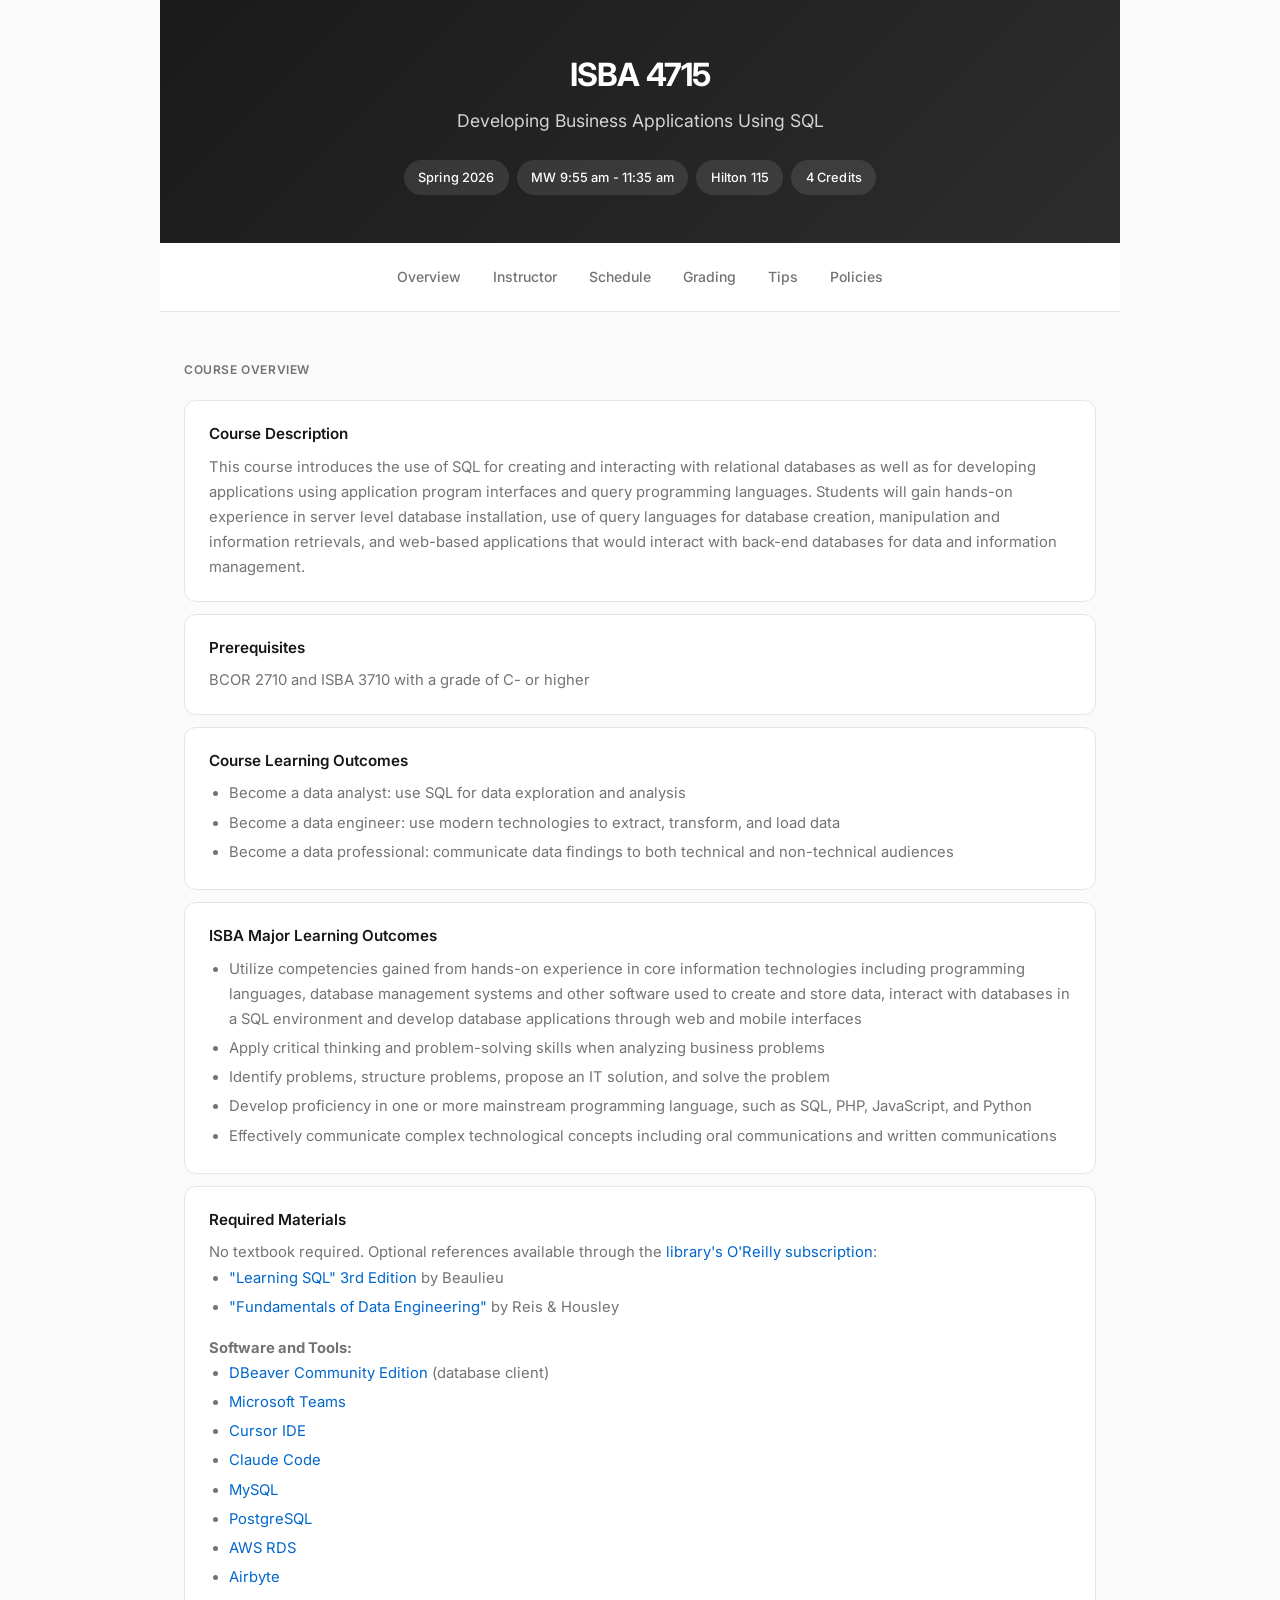
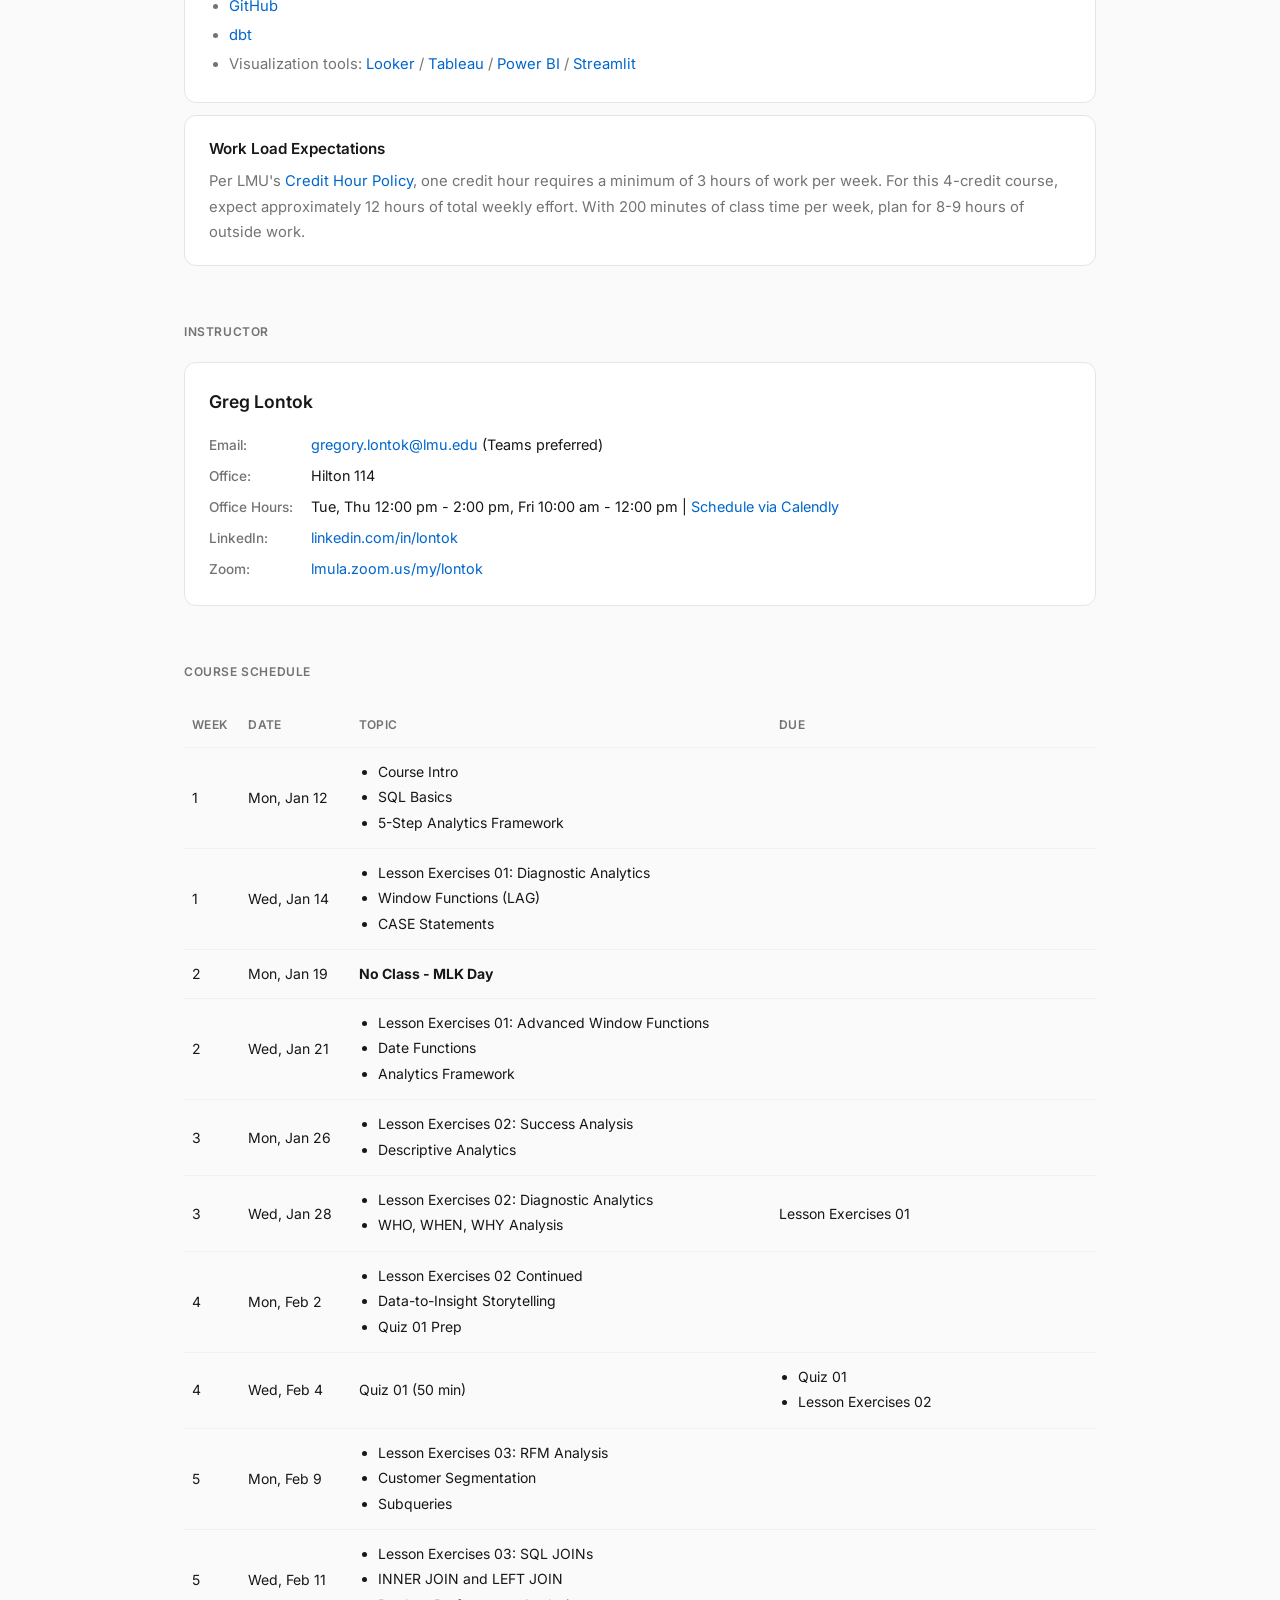
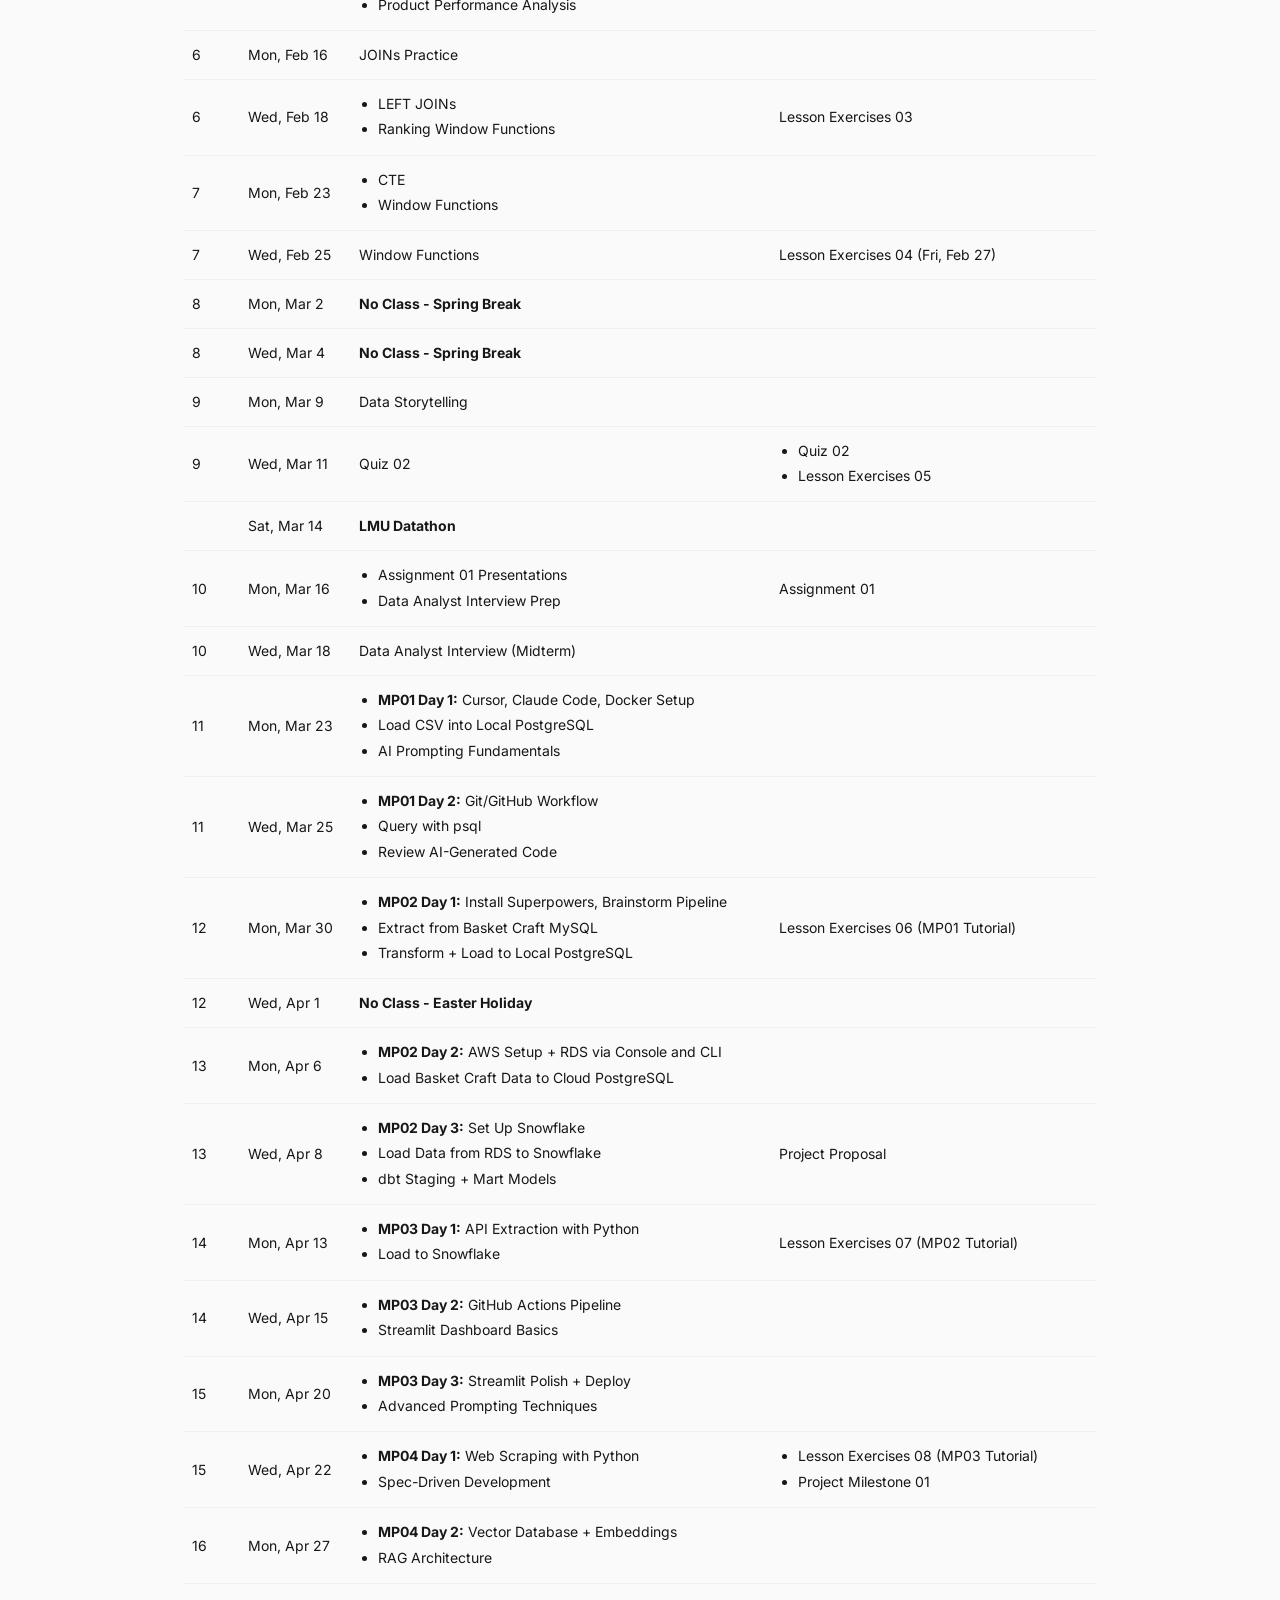
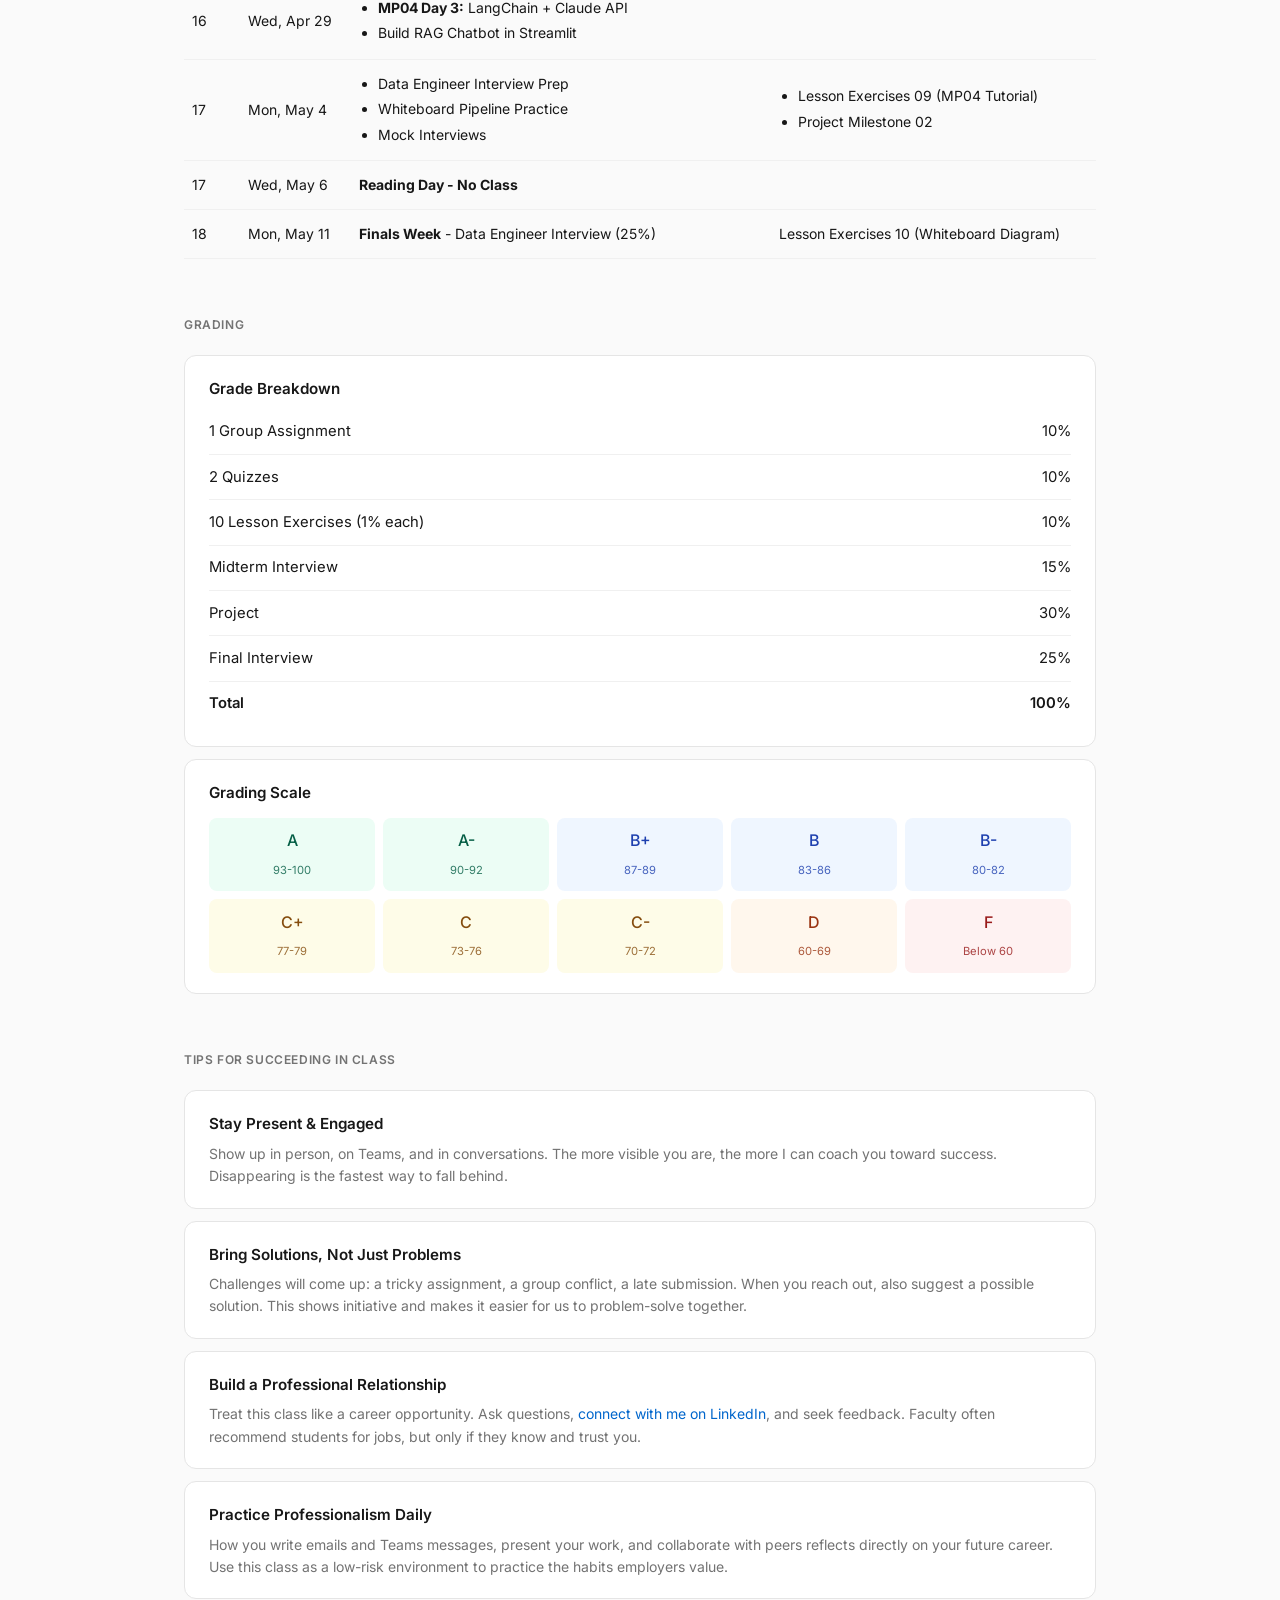
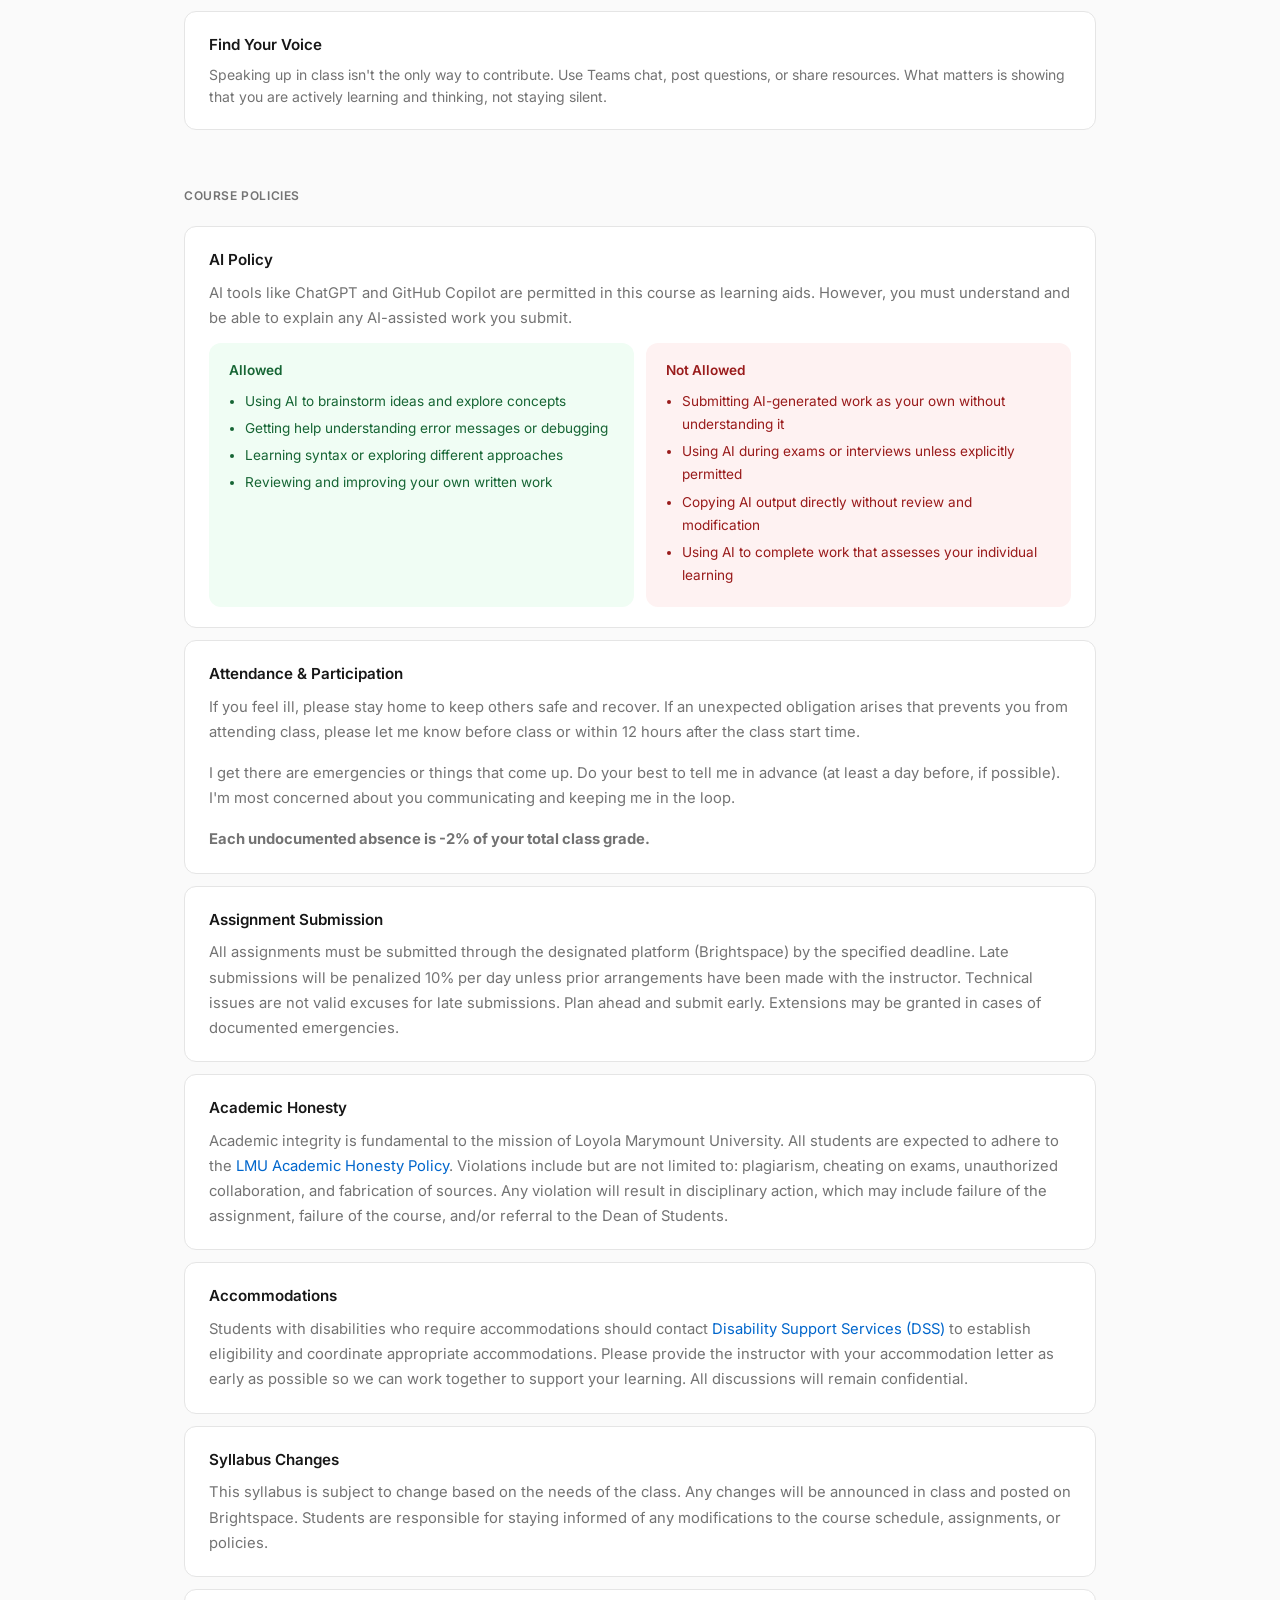
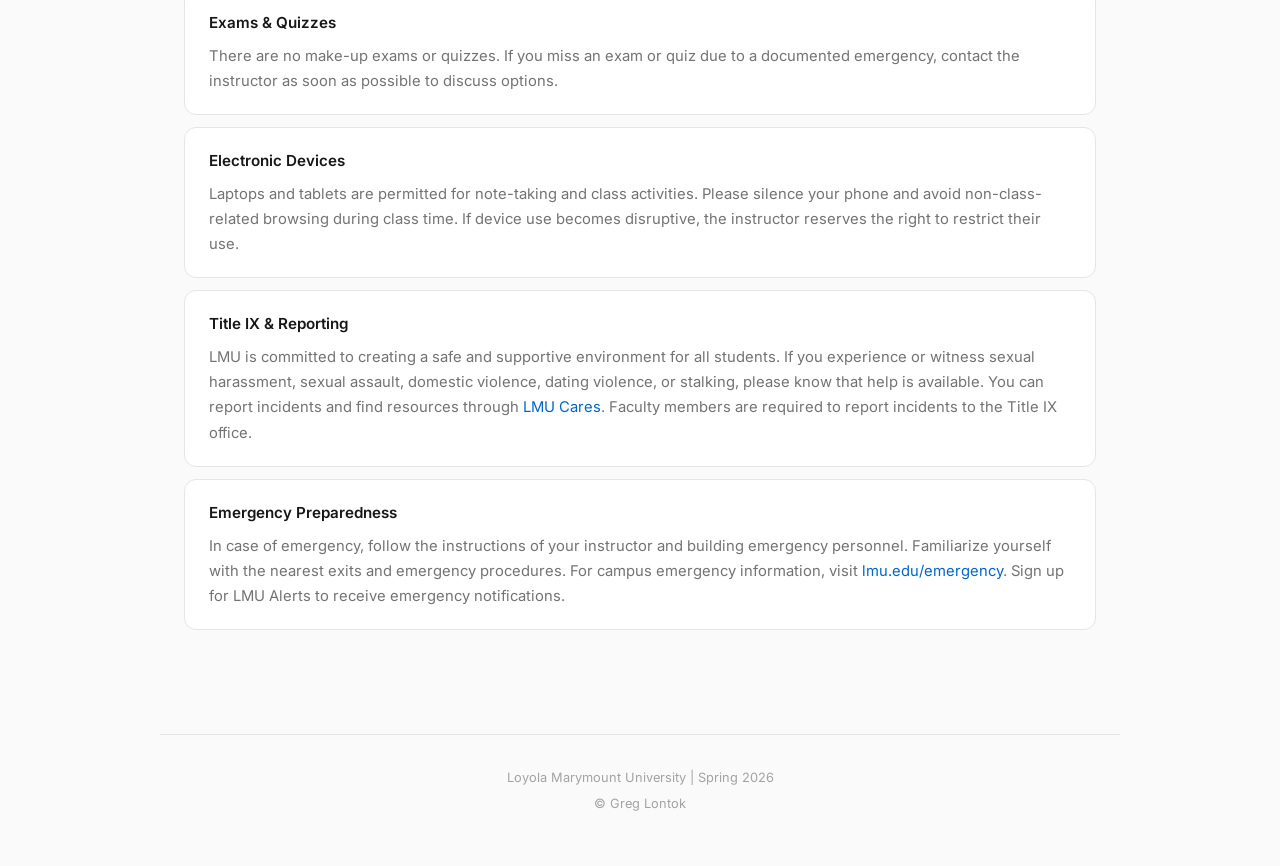
==== index.html @ 05e56b9d "Align MP02 schedule topics with actual tutorial content - Day 2: AWS RDS setup via Console and CLI, " ====
<!DOCTYPE html>
<html lang="en">
<head>
    <meta charset="UTF-8">
    <meta name="viewport" content="width=device-width, initial-scale=1.0">
    <!-- TEMPLATE: Update title with your course code and name -->
    <title>ISBA 4715 - Developing Business Applications Using SQL | Spring 2026</title>
    <link rel="preconnect" href="https://fonts.googleapis.com">
    <link rel="preconnect" href="https://fonts.gstatic.com" crossorigin>
    <link href="https://fonts.googleapis.com/css2?family=Inter:wght@400;500;600;700&display=swap" rel="stylesheet">
    <style>
        :root {
            --bg: #fafafa;
            --card-bg: #ffffff;
            --text: #171717;
            --text-muted: #737373;
            --text-light: #a3a3a3;
            --border: #e5e5e5;
            --border-light: #f0f0f0;
            --link: #0066cc;
            --accent: #171717;
            --radius: 12px;
            --shadow: 0 1px 3px rgba(0,0,0,0.04), 0 1px 2px rgba(0,0,0,0.06);
            --shadow-hover: 0 4px 12px rgba(0,0,0,0.08);
        }

        * {
            margin: 0;
            padding: 0;
            box-sizing: border-box;
        }

        body {
            font-family: 'Inter', -apple-system, BlinkMacSystemFont, sans-serif;
            font-size: 16px;
            line-height: 1.7;
            color: var(--text);
            background: var(--bg);
            min-height: 100vh;
            -webkit-font-smoothing: antialiased;
        }

        .container {
            max-width: 960px;
            margin: 0 auto;
            background: var(--bg);
            min-height: 100vh;
        }

        /* Header */
        .header {
            background: linear-gradient(135deg, #1a1a1a 0%, #2d2d2d 100%);
            color: white;
            padding: 3rem 2rem;
            text-align: center;
        }

        .header-content {
            max-width: 600px;
            margin: 0 auto;
        }

        .course-title {
            font-size: 2rem;
            font-weight: 700;
            letter-spacing: -0.03em;
            margin-bottom: 0.25rem;
        }

        .course-subtitle {
            font-size: 1.1rem;
            font-weight: 400;
            opacity: 0.8;
            margin-bottom: 1.5rem;
        }

        .course-info-bar {
            display: flex;
            flex-wrap: wrap;
            gap: 0.5rem;
            justify-content: center;
        }

        .info-item {
            background: rgba(255,255,255,0.1);
            padding: 0.4rem 0.9rem;
            border-radius: 100px;
            font-size: 0.8rem;
            font-weight: 500;
            letter-spacing: 0.01em;
        }

        /* Navigation */
        .navigation {
            background: var(--card-bg);
            padding: 0.75rem 1.5rem;
            text-align: center;
            border-bottom: 1px solid var(--border);
            position: sticky;
            top: 0;
            z-index: 100;
        }

        .nav-link {
            color: var(--text-muted);
            text-decoration: none;
            padding: 0.5rem 0.75rem;
            border-radius: 6px;
            font-size: 0.875rem;
            font-weight: 500;
            transition: all 150ms ease;
            display: inline-block;
            margin: 0.125rem;
        }

        .nav-link:hover {
            color: var(--text);
            background: var(--border-light);
        }

        /* Main Content */
        .main-content {
            padding: 3rem 1.5rem;
        }

        .section {
            margin-bottom: 3.5rem;
        }

        .section-title {
            font-size: 0.75rem;
            font-weight: 600;
            color: var(--text-muted);
            text-transform: uppercase;
            letter-spacing: 0.05em;
            margin-bottom: 1.25rem;
            padding-bottom: 0;
            border-bottom: none;
        }

        /* Cards */
        .card {
            background: var(--card-bg);
            border: 1px solid var(--border);
            border-radius: var(--radius);
            padding: 1.25rem 1.5rem;
            margin-bottom: 0.75rem;
            transition: box-shadow 150ms ease;
        }

        .card:hover {
            box-shadow: var(--shadow-hover);
        }

        .card-title {
            font-size: 0.95rem;
            font-weight: 600;
            color: var(--text);
            margin-bottom: 0.5rem;
        }

        .card p {
            color: var(--text-muted);
            font-size: 0.925rem;
        }

        .card ul {
            color: var(--text-muted);
            font-size: 0.925rem;
            padding-left: 1.25rem;
        }

        .card li {
            margin-bottom: 0.25rem;
        }

        .card a {
            color: var(--link);
            text-decoration: none;
        }

        .card a:hover {
            text-decoration: underline;
        }

        /* Schedule Table */
        .schedule-table {
            width: 100%;
            border-collapse: collapse;
            margin-top: 0.5rem;
            font-size: 0.875rem;
        }

        .schedule-table th,
        .schedule-table td {
            padding: 0.75rem 0.5rem;
            text-align: left;
            border-bottom: 1px solid var(--border-light);
        }

        .schedule-table td:nth-child(2),
        .schedule-table td:nth-child(4) {
            white-space: nowrap;
        }

        .schedule-table ul {
            margin: 0;
            padding-left: 1.2rem;
        }

        .schedule-table li {
            margin-bottom: 0.1rem;
        }

        .schedule-table th {
            background: transparent;
            color: var(--text-muted);
            font-weight: 600;
            font-size: 0.75rem;
            text-transform: uppercase;
            letter-spacing: 0.03em;
        }

        .schedule-table td {
            color: var(--text);
        }

        .schedule-table tr:hover td {
            background: var(--border-light);
        }

        /* Grading */
        .grading-item {
            display: flex;
            justify-content: space-between;
            padding: 0.6rem 0;
            border-bottom: 1px solid var(--border-light);
            font-size: 0.925rem;
        }

        .grading-item:last-child {
            border-bottom: none;
            font-weight: 600;
            color: var(--text);
        }

        .grade-scale-grid {
            display: grid;
            grid-template-columns: repeat(5, 1fr);
            gap: 0.5rem;
            margin-top: 0.75rem;
        }

        .grade-box {
            padding: 0.6rem 0.5rem;
            text-align: center;
            border-radius: 8px;
            font-weight: 500;
            transition: transform 150ms ease;
        }

        .grade-box:hover {
            transform: translateY(-1px);
        }

        .grade-box .grade-letter {
            font-size: 1rem;
            display: block;
        }

        .grade-box .grade-range {
            font-size: 0.7rem;
            font-weight: 400;
            opacity: 0.8;
        }

        /* Muted, desaturated grade colors */
        .grade-a { background: #ecfdf5; color: #065f46; }
        .grade-b { background: #eff6ff; color: #1e40af; }
        .grade-c { background: #fefce8; color: #854d0e; }
        .grade-d { background: #fff7ed; color: #9a3412; }
        .grade-f { background: #fef2f2; color: #991b1b; }

        /* Instructor */
        .instructor-card {
            background: var(--card-bg);
            border: 1px solid var(--border);
            border-radius: var(--radius);
            padding: 1.5rem;
        }

        .instructor-card h3 {
            font-size: 1.1rem;
            font-weight: 600;
            color: var(--text);
            margin-bottom: 1rem;
        }

        .instructor-details {
            display: flex;
            flex-direction: column;
            gap: 0.4rem;
        }

        .instructor-detail-item {
            display: flex;
            align-items: baseline;
            gap: 0.75rem;
            font-size: 0.9rem;
        }

        .instructor-detail-item strong {
            color: var(--text-muted);
            font-weight: 500;
            min-width: 90px;
            font-size: 0.85rem;
        }

        .instructor-detail-item span,
        .instructor-detail-item a {
            color: var(--text);
        }

        .instructor-detail-item a {
            color: var(--link);
            text-decoration: none;
        }

        .instructor-detail-item a:hover {
            text-decoration: underline;
        }

        /* Tips */
        .tips-grid {
            display: grid;
            grid-template-columns: 1fr;
            gap: 0.75rem;
        }

        .tip-card {
            background: var(--card-bg);
            border: 1px solid var(--border);
            border-radius: var(--radius);
            padding: 1.25rem 1.5rem;
            text-align: left;
            transition: box-shadow 150ms ease, transform 150ms ease;
        }

        .tip-card:hover {
            box-shadow: var(--shadow-hover);
            transform: translateY(-1px);
        }

        .tip-card h4 {
            font-size: 0.95rem;
            font-weight: 600;
            color: var(--text);
            margin-bottom: 0.35rem;
        }

        .tip-card p {
            font-size: 0.875rem;
            color: var(--text-muted);
            line-height: 1.6;
        }

        .tip-card a {
            color: var(--link);
            text-decoration: none;
        }

        .tip-card a:hover {
            text-decoration: underline;
        }

        /* AI Policy */
        .ai-policy-grid {
            display: grid;
            grid-template-columns: 1fr 1fr;
            gap: 0.75rem;
            margin-top: 0.75rem;
        }

        .ai-allowed, .ai-not-allowed {
            border-radius: var(--radius);
            padding: 1rem 1.25rem;
            border: none;
        }

        .ai-allowed {
            background: #f0fdf4;
        }

        .ai-allowed h4 {
            color: #166534;
            font-size: 0.85rem;
            font-weight: 600;
            margin-bottom: 0.5rem;
        }

        .ai-allowed ul {
            color: #166534;
            font-size: 0.85rem;
            padding-left: 1rem;
        }

        .ai-not-allowed {
            background: #fef2f2;
        }

        .ai-not-allowed h4 {
            color: #991b1b;
            font-size: 0.85rem;
            font-weight: 600;
            margin-bottom: 0.5rem;
        }

        .ai-not-allowed ul {
            color: #991b1b;
            font-size: 0.85rem;
            padding-left: 1rem;
        }

        /* Footer */
        footer {
            background: transparent;
            color: var(--text-light);
            text-align: center;
            padding: 2rem 1.5rem 3rem;
            font-size: 0.8rem;
            border-top: 1px solid var(--border);
        }

        footer p {
            margin-bottom: 0.25rem;
        }

        /* Responsive */
        @media (max-width: 640px) {
            .course-title {
                font-size: 1.5rem;
            }

            .main-content {
                padding: 2rem 1rem;
            }

            .grade-scale-grid {
                grid-template-columns: repeat(2, 1fr);
            }

            .ai-policy-grid {
                grid-template-columns: 1fr;
            }

            .nav-link {
                font-size: 0.8rem;
                padding: 0.4rem 0.5rem;
            }
        }

        /* Print */
        @media print {
            .navigation {
                display: none;
            }

            .container {
                max-width: 100%;
            }

            .section {
                page-break-inside: avoid;
            }
        }
    </style>
</head>
<body>
    <div class="container">
        <header class="header">
            <div class="header-content">
                <!-- TEMPLATE: Update with your course information -->
                <h1 class="course-title">ISBA 4715</h1>
                <p class="course-subtitle">Developing Business Applications Using SQL</p>
                <div class="course-info-bar">
                    <span class="info-item">Spring 2026</span>
                    <span class="info-item">MW 9:55 am - 11:35 am</span>
                    <span class="info-item">Hilton 115</span>
                    <span class="info-item">4 Credits</span>
                </div>
            </div>
        </header>

        <nav class="navigation">
            <a href="#overview" class="nav-link">Overview</a>
            <a href="#instructor" class="nav-link">Instructor</a>
            <a href="#schedule" class="nav-link">Schedule</a>
            <a href="#grading" class="nav-link">Grading</a>
            <a href="#tips" class="nav-link">Tips</a>
            <a href="#policies" class="nav-link">Policies</a>
        </nav>

        <main class="main-content">
            <!-- COURSE OVERVIEW -->
            <section id="overview" class="section">
                <h2 class="section-title">Course Overview</h2>
                <div class="card">
                    <h3 class="card-title">Course Description</h3>
                    <p>This course introduces the use of SQL for creating and interacting with relational databases as well as for developing applications using application program interfaces and query programming languages. Students will gain hands-on experience in server level database installation, use of query languages for database creation, manipulation and information retrievals, and web-based applications that would interact with back-end databases for data and information management.</p>
                </div>

                <div class="card">
                    <h3 class="card-title">Prerequisites</h3>
                    <p>BCOR 2710 and ISBA 3710 with a grade of C- or higher</p>
                </div>

                <div class="card">
                    <h3 class="card-title">Course Learning Outcomes</h3>
                    <ul>
                        <li>Become a data analyst: use SQL for data exploration and analysis</li>
                        <li>Become a data engineer: use modern technologies to extract, transform, and load data</li>
                        <li>Become a data professional: communicate data findings to both technical and non-technical audiences</li>
                    </ul>
                </div>

                <div class="card">
                    <h3 class="card-title">ISBA Major Learning Outcomes</h3>
                    <ul>
                        <li>Utilize competencies gained from hands-on experience in core information technologies including programming languages, database management systems and other software used to create and store data, interact with databases in a SQL environment and develop database applications through web and mobile interfaces</li>
                        <li>Apply critical thinking and problem-solving skills when analyzing business problems</li>
                        <li>Identify problems, structure problems, propose an IT solution, and solve the problem</li>
                        <li>Develop proficiency in one or more mainstream programming language, such as SQL, PHP, JavaScript, and Python</li>
                        <li>Effectively communicate complex technological concepts including oral communications and written communications</li>
                    </ul>
                </div>

                <div class="card">
                    <h3 class="card-title">Required Materials</h3>
                    <p>No textbook required. Optional references available through the <a href="https://go.oreilly.com/loyola-marymount">library's O'Reilly subscription</a>:</p>
                    <ul>
                        <li><a href="https://learning.oreilly.com/library/view/learning-sql-3rd/9781492057604/">"Learning SQL" 3rd Edition</a> by Beaulieu</li>
                        <li><a href="https://learning.oreilly.com/library/view/fundamentals-of-data/9781098108298/">"Fundamentals of Data Engineering"</a> by Reis & Housley</li>
                    </ul>
                    <p style="margin-top: 1rem;"><strong>Software and Tools:</strong></p>
                    <ul>
                        <li><a href="https://dbeaver.io/">DBeaver Community Edition</a> (database client)</li>
                        <li><a href="https://www.microsoft.com/microsoft-teams/">Microsoft Teams</a></li>
                        <li><a href="https://cursor.sh/">Cursor IDE</a></li>
                        <li><a href="https://www.anthropic.com/claude-code">Claude Code</a></li>
                        <li><a href="https://www.mysql.com/">MySQL</a></li>
                        <li><a href="https://www.postgresql.org/">PostgreSQL</a></li>
                        <li><a href="https://aws.amazon.com/rds/">AWS RDS</a></li>
                        <li><a href="https://airbyte.com/">Airbyte</a></li>
                        <li><a href="https://github.com/">GitHub</a></li>
                        <li><a href="https://www.getdbt.com/">dbt</a></li>
                        <li>Visualization tools: <a href="https://cloud.google.com/looker">Looker</a> / <a href="https://www.tableau.com/">Tableau</a> / <a href="https://powerbi.microsoft.com/">Power BI</a> / <a href="https://streamlit.io/">Streamlit</a></li>
                    </ul>
                </div>

                <div class="card">
                    <h3 class="card-title">Work Load Expectations</h3>
                    <p>Per LMU's <a href="https://academics.lmu.edu/aprc/lmucredithourpolicy/">Credit Hour Policy</a>, one credit hour requires a minimum of 3 hours of work per week. For this 4-credit course, expect approximately 12 hours of total weekly effort. With 200 minutes of class time per week, plan for 8-9 hours of outside work.</p>
                </div>
            </section>

            <!-- INSTRUCTOR -->
            <section id="instructor" class="section">
                <h2 class="section-title">Instructor</h2>
                <div class="instructor-card">
                    <h3>Greg Lontok</h3>
                    <div class="instructor-details">
                        <div class="instructor-detail-item">
                            <strong>Email:</strong>
                            <span><a href="mailto:gregory.lontok@lmu.edu">gregory.lontok@lmu.edu</a> (Teams preferred)</span>
                        </div>
                        <div class="instructor-detail-item">
                            <strong>Office:</strong>
                            <span>Hilton 114</span>
                        </div>
                        <div class="instructor-detail-item">
                            <strong>Office Hours:</strong>
                            <span>Tue, Thu 12:00 pm - 2:00 pm, Fri 10:00 am - 12:00 pm | <a href="https://calendly.com/greg-lontok">Schedule via Calendly</a></span>
                        </div>
                        <div class="instructor-detail-item">
                            <strong>LinkedIn:</strong>
                            <span><a href="http://linkedin.com/in/lontok">linkedin.com/in/lontok</a></span>
                        </div>
                        <div class="instructor-detail-item">
                            <strong>Zoom:</strong>
                            <span><a href="https://lmula.zoom.us/my/lontok">lmula.zoom.us/my/lontok</a></span>
                        </div>
                    </div>
                </div>
            </section>

            <!-- SCHEDULE -->
            <section id="schedule" class="section">
                <h2 class="section-title">Course Schedule</h2>
                <table class="schedule-table">
                    <thead>
                        <tr>
                            <th>Week</th>
                            <th>Date</th>
                            <th>Topic</th>
                            <th>Due</th>
                        </tr>
                    </thead>
                    <tbody>
                        <tr>
                            <td>1</td>
                            <td>Mon, Jan 12</td>
                            <td><ul><li>Course Intro</li><li>SQL Basics</li><li>5-Step Analytics Framework</li></ul></td>
                            <td></td>
                        </tr>
                        <tr>
                            <td>1</td>
                            <td>Wed, Jan 14</td>
                            <td><ul><li>Lesson Exercises 01: Diagnostic Analytics</li><li>Window Functions (LAG)</li><li>CASE Statements</li></ul></td>
                            <td></td>
                        </tr>
                        <tr>
                            <td>2</td>
                            <td>Mon, Jan 19</td>
                            <td><strong>No Class - MLK Day</strong></td>
                            <td></td>
                        </tr>
                        <tr>
                            <td>2</td>
                            <td>Wed, Jan 21</td>
                            <td><ul><li>Lesson Exercises 01: Advanced Window Functions</li><li>Date Functions</li><li>Analytics Framework</li></ul></td>
                            <td></td>
                        </tr>
                        <tr>
                            <td>3</td>
                            <td>Mon, Jan 26</td>
                            <td><ul><li>Lesson Exercises 02: Success Analysis</li><li>Descriptive Analytics</li></ul></td>
                            <td></td>
                        </tr>
                        <tr>
                            <td>3</td>
                            <td>Wed, Jan 28</td>
                            <td><ul><li>Lesson Exercises 02: Diagnostic Analytics</li><li>WHO, WHEN, WHY Analysis</li></ul></td>
                            <td>Lesson Exercises 01</td>
                        </tr>
                        <tr>
                            <td>4</td>
                            <td>Mon, Feb 2</td>
                            <td><ul><li>Lesson Exercises 02 Continued</li><li>Data-to-Insight Storytelling</li><li>Quiz 01 Prep</li></ul></td>
                            <td></td>
                        </tr>
                        <tr>
                            <td>4</td>
                            <td>Wed, Feb 4</td>
                            <td>Quiz 01 (50 min)</td>
                            <td><ul><li>Quiz 01</li><li>Lesson Exercises 02</li></ul></td>
                        </tr>
                        <tr>
                            <td>5</td>
                            <td>Mon, Feb 9</td>
                            <td><ul><li>Lesson Exercises 03: RFM Analysis</li><li>Customer Segmentation</li><li>Subqueries</li></ul></td>
                            <td></td>
                        </tr>
                        <tr>
                            <td>5</td>
                            <td>Wed, Feb 11</td>
                            <td><ul><li>Lesson Exercises 03: SQL JOINs</li><li>INNER JOIN and LEFT JOIN</li><li>Product Performance Analysis</li></ul></td>
                            <td></td>
                        </tr>
                        <tr>
                            <td>6</td>
                            <td>Mon, Feb 16</td>
                            <td>JOINs Practice</td>
                            <td></td>
                        </tr>
                        <tr>
                            <td>6</td>
                            <td>Wed, Feb 18</td>
                            <td><ul><li>LEFT JOINs</li><li>Ranking Window Functions</li></ul></td>
                            <td>Lesson Exercises 03</td>
                        </tr>
                        <tr>
                            <td>7</td>
                            <td>Mon, Feb 23</td>
                            <td><ul><li>CTE</li><li>Window Functions</li></ul></td>
                            <td></td>
                        </tr>
                        <tr>
                            <td>7</td>
                            <td>Wed, Feb 25</td>
                            <td>Window Functions</td>
                            <td>Lesson Exercises 04 (Fri, Feb 27)</td>
                        </tr>
                        <tr>
                            <td>8</td>
                            <td>Mon, Mar 2</td>
                            <td><strong>No Class - Spring Break</strong></td>
                            <td></td>
                        </tr>
                        <tr>
                            <td>8</td>
                            <td>Wed, Mar 4</td>
                            <td><strong>No Class - Spring Break</strong></td>
                            <td></td>
                        </tr>
                        <tr>
                            <td>9</td>
                            <td>Mon, Mar 9</td>
                            <td>Data Storytelling</td>
                            <td></td>
                        </tr>
                        <tr>
                            <td>9</td>
                            <td>Wed, Mar 11</td>
                            <td>Quiz 02</td>
                            <td><ul><li>Quiz 02</li><li>Lesson Exercises 05</li></ul></td>
                        </tr>
                        <tr>
                            <td></td>
                            <td>Sat, Mar 14</td>
                            <td><strong>LMU Datathon</strong></td>
                            <td></td>
                        </tr>
                        <tr>
                            <td>10</td>
                            <td>Mon, Mar 16</td>
                            <td><ul><li>Assignment 01 Presentations</li><li>Data Analyst Interview Prep</li></ul></td>
                            <td>Assignment 01</td>
                        </tr>
                        <tr>
                            <td>10</td>
                            <td>Wed, Mar 18</td>
                            <td>Data Analyst Interview (Midterm)</td>
                            <td></td>
                        </tr>
                        <!-- MP01: Local Data Pipeline (2 sessions) -->
                        <tr>
                            <td>11</td>
                            <td>Mon, Mar 23</td>
                            <td><ul><li><strong>MP01 Day 1:</strong> Cursor, Claude Code, Docker Setup</li><li>Load CSV into Local PostgreSQL</li><li>AI Prompting Fundamentals</li></ul></td>
                            <td></td>
                        </tr>
                        <tr>
                            <td>11</td>
                            <td>Wed, Mar 25</td>
                            <td><ul><li><strong>MP01 Day 2:</strong> Git/GitHub Workflow</li><li>Query with psql</li><li>Review AI-Generated Code</li></ul></td>
                            <td></td>
                        </tr>
                        <!-- MP02: Cloud Pipeline (3 sessions) -->
                        <tr>
                            <td>12</td>
                            <td>Mon, Mar 30</td>
                            <td><ul><li><strong>MP02 Day 1:</strong> Install Superpowers, Brainstorm Pipeline</li><li>Extract from Basket Craft MySQL</li><li>Transform + Load to Local PostgreSQL</li></ul></td>
                            <td>Lesson Exercises 06 (MP01 Tutorial)</td>
                        </tr>
                        <tr>
                            <td>12</td>
                            <td>Wed, Apr 1</td>
                            <td><strong>No Class - Easter Holiday</strong></td>
                            <td></td>
                        </tr>
                        <tr>
                            <td>13</td>
                            <td>Mon, Apr 6</td>
                            <td><ul><li><strong>MP02 Day 2:</strong> AWS Setup + RDS via Console and CLI</li><li>Load Basket Craft Data to Cloud PostgreSQL</li></ul></td>
                            <td></td>
                        </tr>
                        <tr>
                            <td>13</td>
                            <td>Wed, Apr 8</td>
                            <td><ul><li><strong>MP02 Day 3:</strong> Set Up Snowflake</li><li>Load Data from RDS to Snowflake</li><li>dbt Staging + Mart Models</li></ul></td>
                            <td>Project Proposal</td>
                        </tr>
                        <!-- MP03: API Pipeline (3 sessions) -->
                        <tr>
                            <td>14</td>
                            <td>Mon, Apr 13</td>
                            <td><ul><li><strong>MP03 Day 1:</strong> API Extraction with Python</li><li>Load to Snowflake</li></ul></td>
                            <td>Lesson Exercises 07 (MP02 Tutorial)</td>
                        </tr>
                        <tr>
                            <td>14</td>
                            <td>Wed, Apr 15</td>
                            <td><ul><li><strong>MP03 Day 2:</strong> GitHub Actions Pipeline</li><li>Streamlit Dashboard Basics</li></ul></td>
                            <td></td>
                        </tr>
                        <tr>
                            <td>15</td>
                            <td>Mon, Apr 20</td>
                            <td><ul><li><strong>MP03 Day 3:</strong> Streamlit Polish + Deploy</li><li>Advanced Prompting Techniques</li></ul></td>
                            <td></td>
                        </tr>
                        <!-- MP04: AI Application (3 sessions) -->
                        <tr>
                            <td>15</td>
                            <td>Wed, Apr 22</td>
                            <td><ul><li><strong>MP04 Day 1:</strong> Web Scraping with Python</li><li>Spec-Driven Development</li></ul></td>
                            <td><ul><li>Lesson Exercises 08 (MP03 Tutorial)</li><li>Project Milestone 01</li></ul></td>
                        </tr>
                        <tr>
                            <td>16</td>
                            <td>Mon, Apr 27</td>
                            <td><ul><li><strong>MP04 Day 2:</strong> Vector Database + Embeddings</li><li>RAG Architecture</li></ul></td>
                            <td></td>
                        </tr>
                        <tr>
                            <td>16</td>
                            <td>Wed, Apr 29</td>
                            <td><ul><li><strong>MP04 Day 3:</strong> LangChain + Claude API</li><li>Build RAG Chatbot in Streamlit</li></ul></td>
                            <td></td>
                        </tr>
                        <!-- Interview Prep + Finals -->
                        <tr>
                            <td>17</td>
                            <td>Mon, May 4</td>
                            <td><ul><li>Data Engineer Interview Prep</li><li>Whiteboard Pipeline Practice</li><li>Mock Interviews</li></ul></td>
                            <td><ul><li>Lesson Exercises 09 (MP04 Tutorial)</li><li>Project Milestone 02</li></ul></td>
                        </tr>
                        <tr>
                            <td>17</td>
                            <td>Wed, May 6</td>
                            <td><strong>Reading Day - No Class</strong></td>
                            <td></td>
                        </tr>
                        <tr>
                            <td>18</td>
                            <td>Mon, May 11</td>
                            <td><strong>Finals Week</strong> - Data Engineer Interview (25%)</td>
                            <td>Lesson Exercises 10 (Whiteboard Diagram)</td>
                        </tr>
                    </tbody>
                </table>
            </section>

            <!-- GRADING -->
            <section id="grading" class="section">
                <h2 class="section-title">Grading</h2>
                <div class="card">
                    <h3 class="card-title">Grade Breakdown</h3>
                    <div class="grading-item">
                        <span>1 Group Assignment</span>
                        <span>10%</span>
                    </div>
                    <div class="grading-item">
                        <span>2 Quizzes</span>
                        <span>10%</span>
                    </div>
                    <div class="grading-item">
                        <span>10 Lesson Exercises (1% each)</span>
                        <span>10%</span>
                    </div>
                    <div class="grading-item">
                        <span>Midterm Interview</span>
                        <span>15%</span>
                    </div>
                    <div class="grading-item">
                        <span>Project</span>
                        <span>30%</span>
                    </div>
                    <div class="grading-item">
                        <span>Final Interview</span>
                        <span>25%</span>
                    </div>
                    <div class="grading-item">
                        <span>Total</span>
                        <span>100%</span>
                    </div>
                </div>

                <div class="card">
                    <h3 class="card-title">Grading Scale</h3>
                    <div class="grade-scale-grid">
                        <div class="grade-box grade-a">
                            <span class="grade-letter">A</span>
                            <span class="grade-range">93-100</span>
                        </div>
                        <div class="grade-box grade-a">
                            <span class="grade-letter">A-</span>
                            <span class="grade-range">90-92</span>
                        </div>
                        <div class="grade-box grade-b">
                            <span class="grade-letter">B+</span>
                            <span class="grade-range">87-89</span>
                        </div>
                        <div class="grade-box grade-b">
                            <span class="grade-letter">B</span>
                            <span class="grade-range">83-86</span>
                        </div>
                        <div class="grade-box grade-b">
                            <span class="grade-letter">B-</span>
                            <span class="grade-range">80-82</span>
                        </div>
                        <div class="grade-box grade-c">
                            <span class="grade-letter">C+</span>
                            <span class="grade-range">77-79</span>
                        </div>
                        <div class="grade-box grade-c">
                            <span class="grade-letter">C</span>
                            <span class="grade-range">73-76</span>
                        </div>
                        <div class="grade-box grade-c">
                            <span class="grade-letter">C-</span>
                            <span class="grade-range">70-72</span>
                        </div>
                        <div class="grade-box grade-d">
                            <span class="grade-letter">D</span>
                            <span class="grade-range">60-69</span>
                        </div>
                        <div class="grade-box grade-f">
                            <span class="grade-letter">F</span>
                            <span class="grade-range">Below 60</span>
                        </div>
                    </div>
                </div>
            </section>

            <!-- TIPS FOR SUCCESS -->
            <section id="tips" class="section">
                <h2 class="section-title">Tips for Succeeding in Class</h2>
                <div class="tips-grid">
                    <div class="tip-card">
                        <h4>Stay Present & Engaged</h4>
                        <p>Show up in person, on Teams, and in conversations. The more visible you are, the more I can coach you toward success. Disappearing is the fastest way to fall behind.</p>
                    </div>
                    <div class="tip-card">
                        <h4>Bring Solutions, Not Just Problems</h4>
                        <p>Challenges will come up: a tricky assignment, a group conflict, a late submission. When you reach out, also suggest a possible solution. This shows initiative and makes it easier for us to problem-solve together.</p>
                    </div>
                    <div class="tip-card">
                        <h4>Build a Professional Relationship</h4>
                        <p>Treat this class like a career opportunity. Ask questions, <a href="https://www.linkedin.com/in/lontok/">connect with me on LinkedIn</a>, and seek feedback. Faculty often recommend students for jobs, but only if they know and trust you.</p>
                    </div>
                    <div class="tip-card">
                        <h4>Practice Professionalism Daily</h4>
                        <p>How you write emails and Teams messages, present your work, and collaborate with peers reflects directly on your future career. Use this class as a low-risk environment to practice the habits employers value.</p>
                    </div>
                    <div class="tip-card">
                        <h4>Find Your Voice</h4>
                        <p>Speaking up in class isn't the only way to contribute. Use Teams chat, post questions, or share resources. What matters is showing that you are actively learning and thinking, not staying silent.</p>
                    </div>
                </div>
            </section>

            <!-- POLICIES -->
            <section id="policies" class="section">
                <h2 class="section-title">Course Policies</h2>

                <div class="card">
                    <h3 class="card-title">AI Policy</h3>
                    <p>AI tools like ChatGPT and GitHub Copilot are permitted in this course as learning aids. However, you must understand and be able to explain any AI-assisted work you submit.</p>
                    <div class="ai-policy-grid">
                        <div class="ai-allowed">
                            <h4>Allowed</h4>
                            <ul>
                                <li>Using AI to brainstorm ideas and explore concepts</li>
                                <li>Getting help understanding error messages or debugging</li>
                                <li>Learning syntax or exploring different approaches</li>
                                <li>Reviewing and improving your own written work</li>
                            </ul>
                        </div>
                        <div class="ai-not-allowed">
                            <h4>Not Allowed</h4>
                            <ul>
                                <li>Submitting AI-generated work as your own without understanding it</li>
                                <li>Using AI during exams or interviews unless explicitly permitted</li>
                                <li>Copying AI output directly without review and modification</li>
                                <li>Using AI to complete work that assesses your individual learning</li>
                            </ul>
                        </div>
                    </div>
                </div>

                <div class="card">
                    <h3 class="card-title">Attendance & Participation</h3>
                    <p style="margin-bottom: 1rem;">If you feel ill, please stay home to keep others safe and recover. If an unexpected obligation arises that prevents you from attending class, please let me know before class or within 12 hours after the class start time.</p>
                    <p style="margin-bottom: 1rem;">I get there are emergencies or things that come up. Do your best to tell me in advance (at least a day before, if possible). I'm most concerned about you communicating and keeping me in the loop.</p>
                    <p><strong>Each undocumented absence is -2% of your total class grade.</strong></p>
                </div>

                <div class="card">
                    <h3 class="card-title">Assignment Submission</h3>
                    <p>All assignments must be submitted through the designated platform (Brightspace) by the specified deadline. Late submissions will be penalized 10% per day unless prior arrangements have been made with the instructor. Technical issues are not valid excuses for late submissions. Plan ahead and submit early. Extensions may be granted in cases of documented emergencies.</p>
                </div>

                <div class="card">
                    <h3 class="card-title">Academic Honesty</h3>
                    <p>Academic integrity is fundamental to the mission of Loyola Marymount University. All students are expected to adhere to the <a href="https://academics.lmu.edu/honesty/">LMU Academic Honesty Policy</a>. Violations include but are not limited to: plagiarism, cheating on exams, unauthorized collaboration, and fabrication of sources. Any violation will result in disciplinary action, which may include failure of the assignment, failure of the course, and/or referral to the Dean of Students.</p>
                </div>

                <div class="card">
                    <h3 class="card-title">Accommodations</h3>
                    <p>Students with disabilities who require accommodations should contact <a href="https://academics.lmu.edu/dss/">Disability Support Services (DSS)</a> to establish eligibility and coordinate appropriate accommodations. Please provide the instructor with your accommodation letter as early as possible so we can work together to support your learning. All discussions will remain confidential.</p>
                </div>

                <div class="card">
                    <h3 class="card-title">Syllabus Changes</h3>
                    <p>This syllabus is subject to change based on the needs of the class. Any changes will be announced in class and posted on Brightspace. Students are responsible for staying informed of any modifications to the course schedule, assignments, or policies.</p>
                </div>

                <div class="card">
                    <h3 class="card-title">Exams & Quizzes</h3>
                    <p>There are no make-up exams or quizzes. If you miss an exam or quiz due to a documented emergency, contact the instructor as soon as possible to discuss options.</p>
                </div>

                <div class="card">
                    <h3 class="card-title">Electronic Devices</h3>
                    <p>Laptops and tablets are permitted for note-taking and class activities. Please silence your phone and avoid non-class-related browsing during class time. If device use becomes disruptive, the instructor reserves the right to restrict their use.</p>
                </div>

                <div class="card">
                    <h3 class="card-title">Title IX & Reporting</h3>
                    <p>LMU is committed to creating a safe and supportive environment for all students. If you experience or witness sexual harassment, sexual assault, domestic violence, dating violence, or stalking, please know that help is available. You can report incidents and find resources through <a href="http://studentaffairs.lmu.edu/lmucares/">LMU Cares</a>. Faculty members are required to report incidents to the Title IX office.</p>
                </div>

                <div class="card">
                    <h3 class="card-title">Emergency Preparedness</h3>
                    <p>In case of emergency, follow the instructions of your instructor and building emergency personnel. Familiarize yourself with the nearest exits and emergency procedures. For campus emergency information, visit <a href="http://www.lmu.edu/emergency">lmu.edu/emergency</a>. Sign up for LMU Alerts to receive emergency notifications.</p>
                </div>
            </section>

        </main>

        <footer>
            <p>Loyola Marymount University | Spring 2026</p>
            <p>&copy; Greg Lontok</p>
        </footer>
    </div>

    <script>
        // Smooth scrolling for navigation links
        document.querySelectorAll('a[href^="#"]').forEach(anchor => {
            anchor.addEventListener('click', function (e) {
                e.preventDefault();
                const target = document.querySelector(this.getAttribute('href'));
                if (target) {
                    target.scrollIntoView({
                        behavior: 'smooth',
                        block: 'start'
                    });
                }
            });
        });
    </script>
</body>
</html>
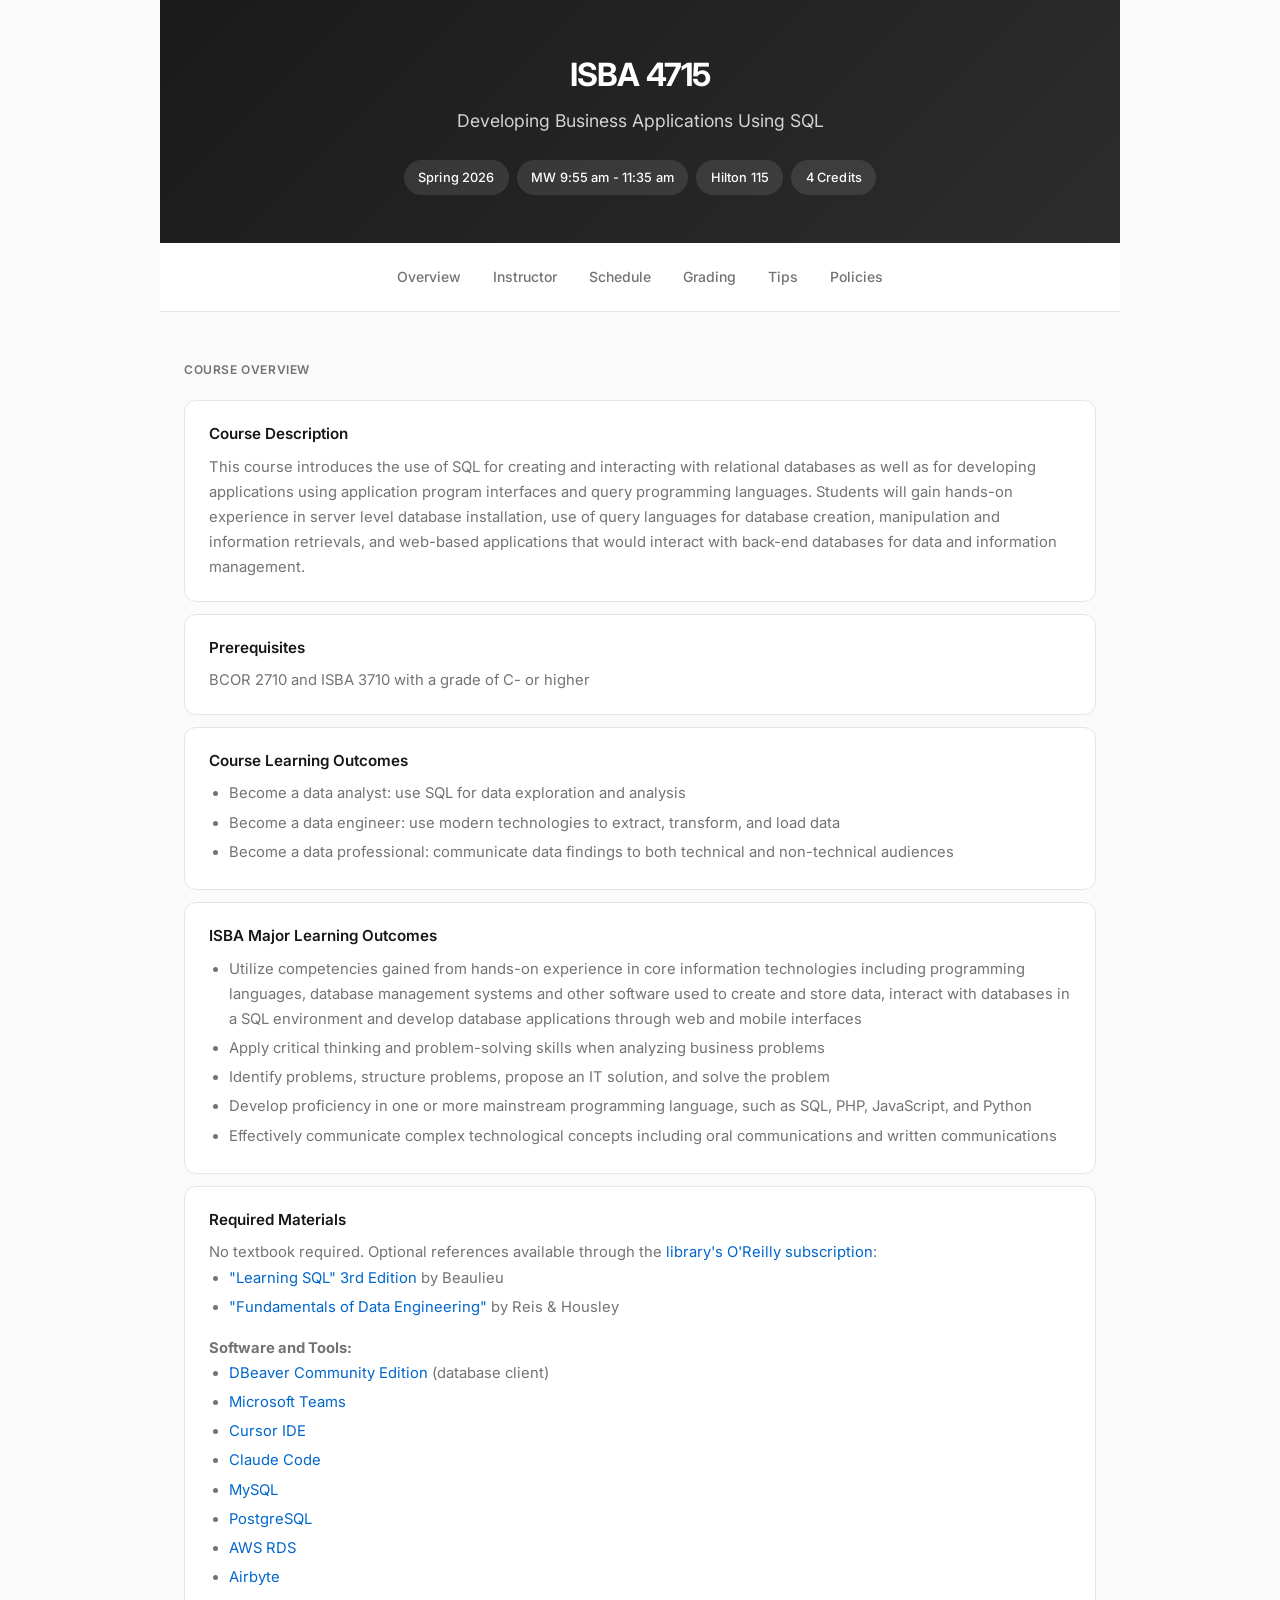
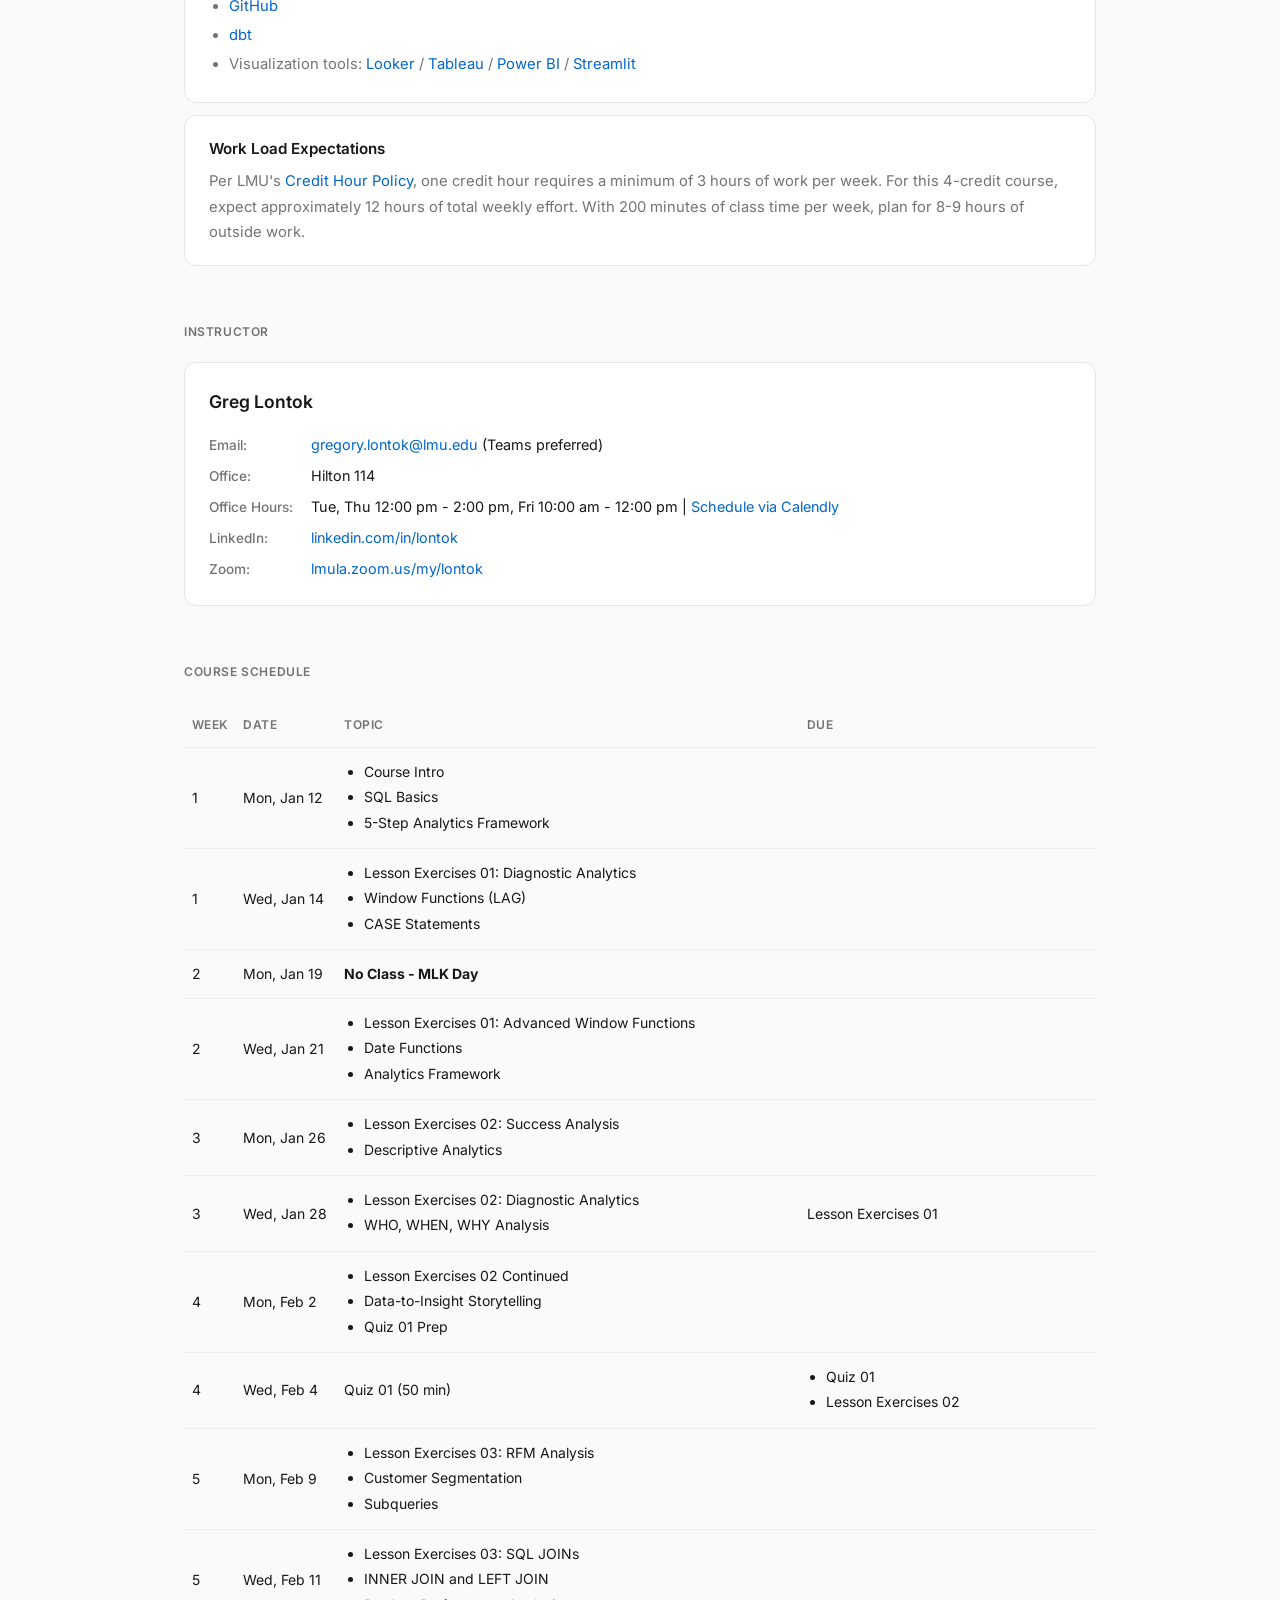
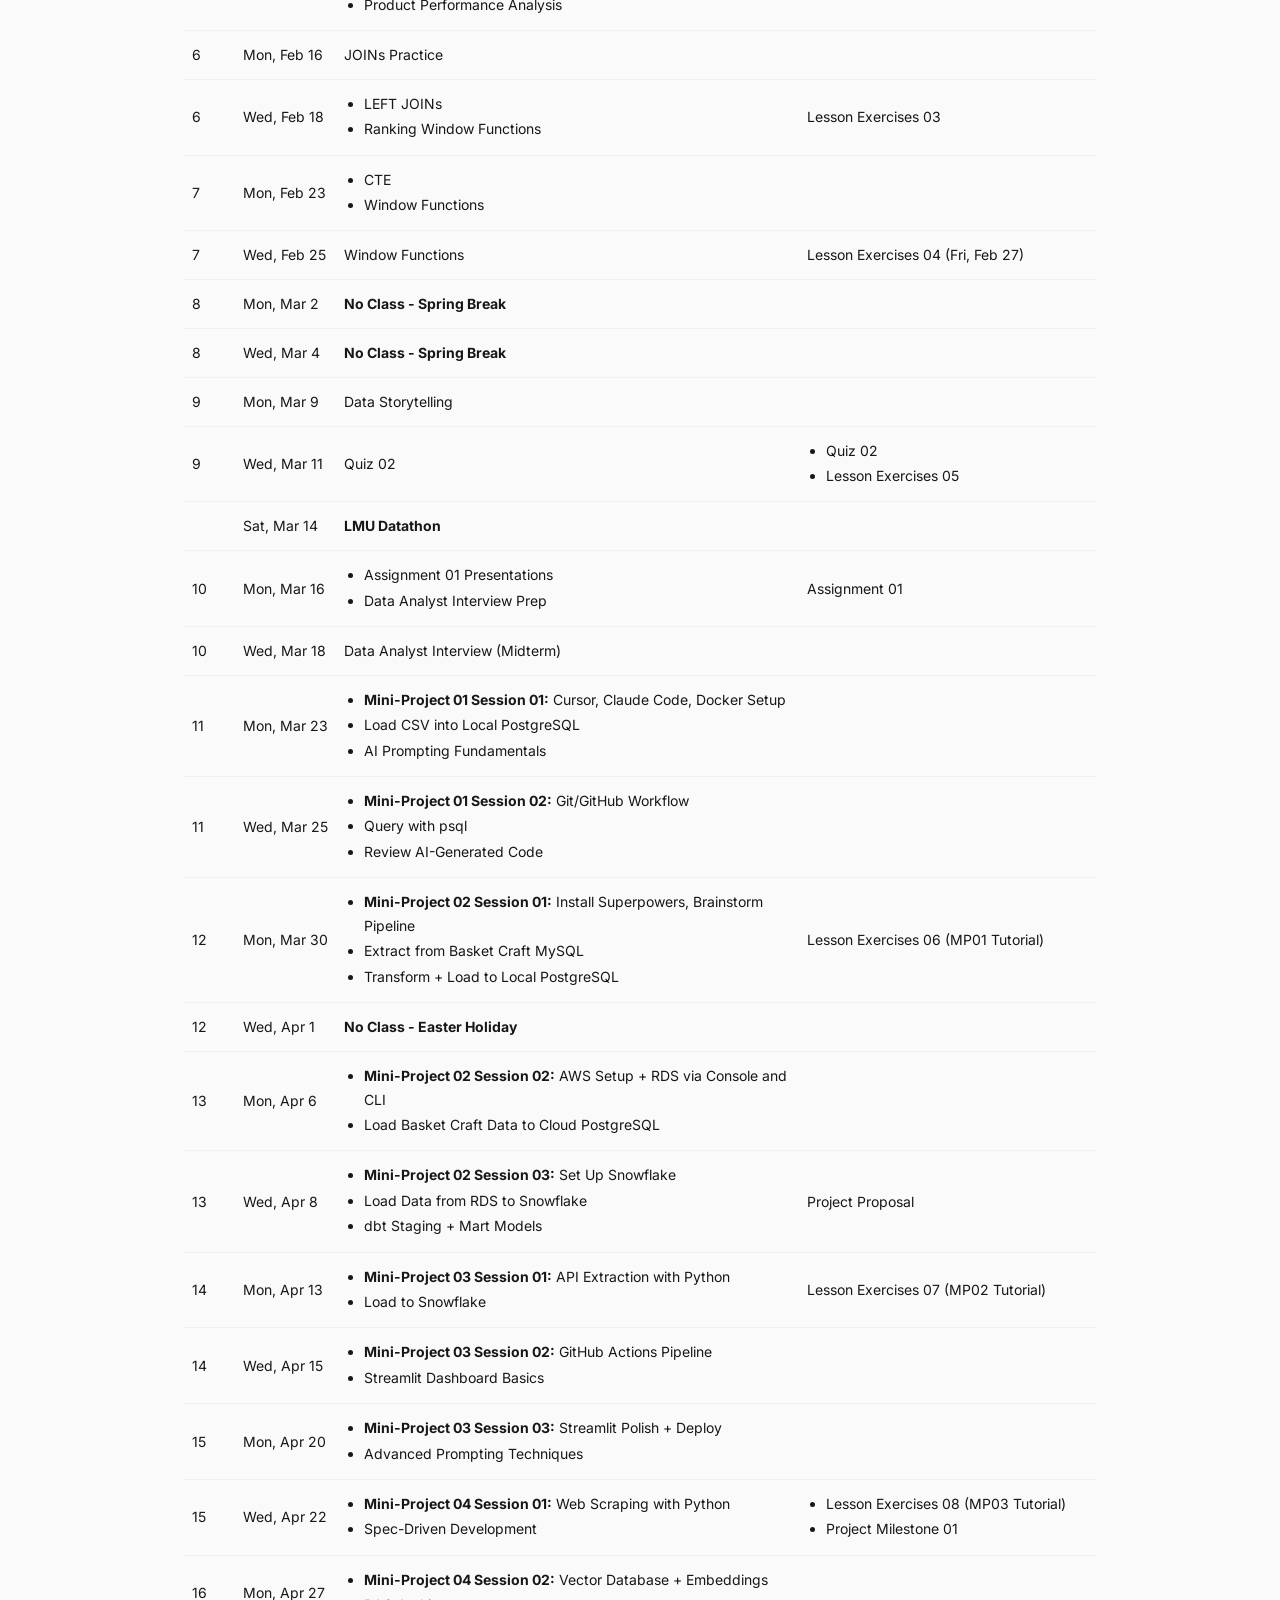
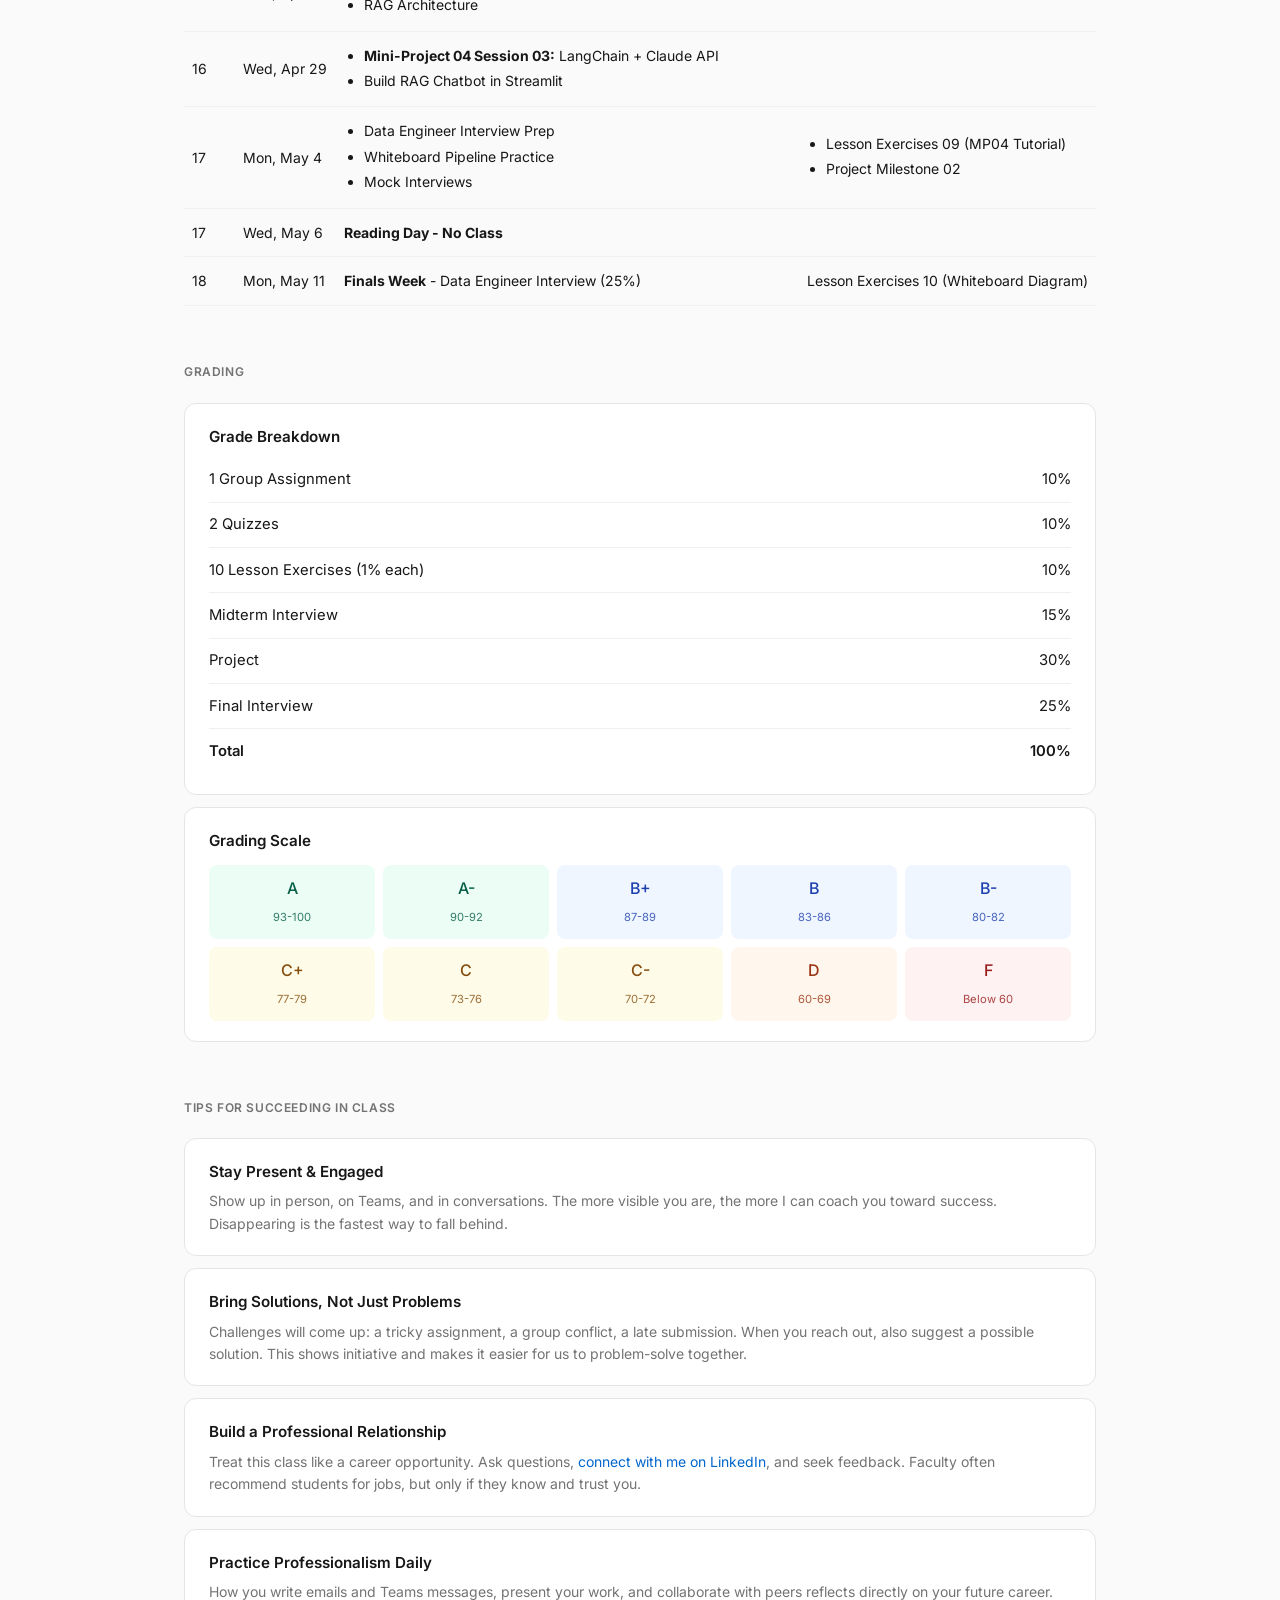
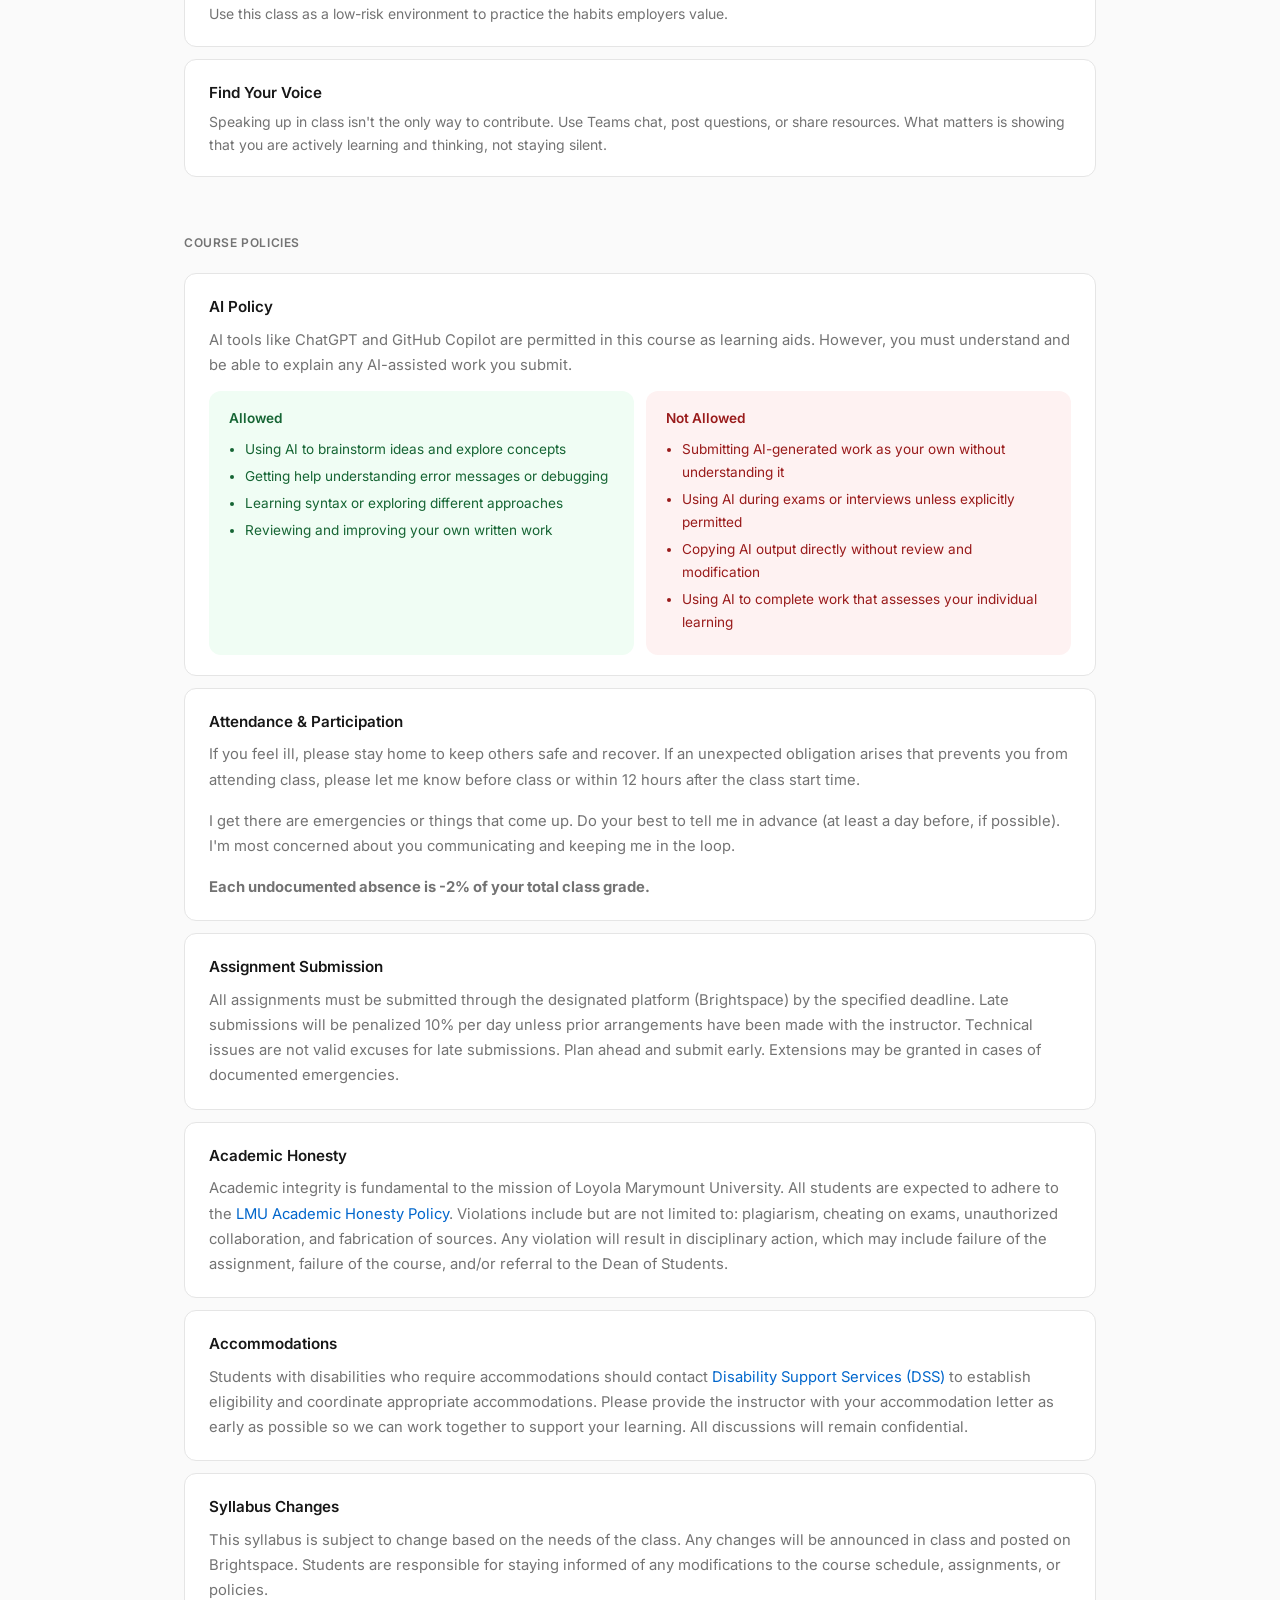
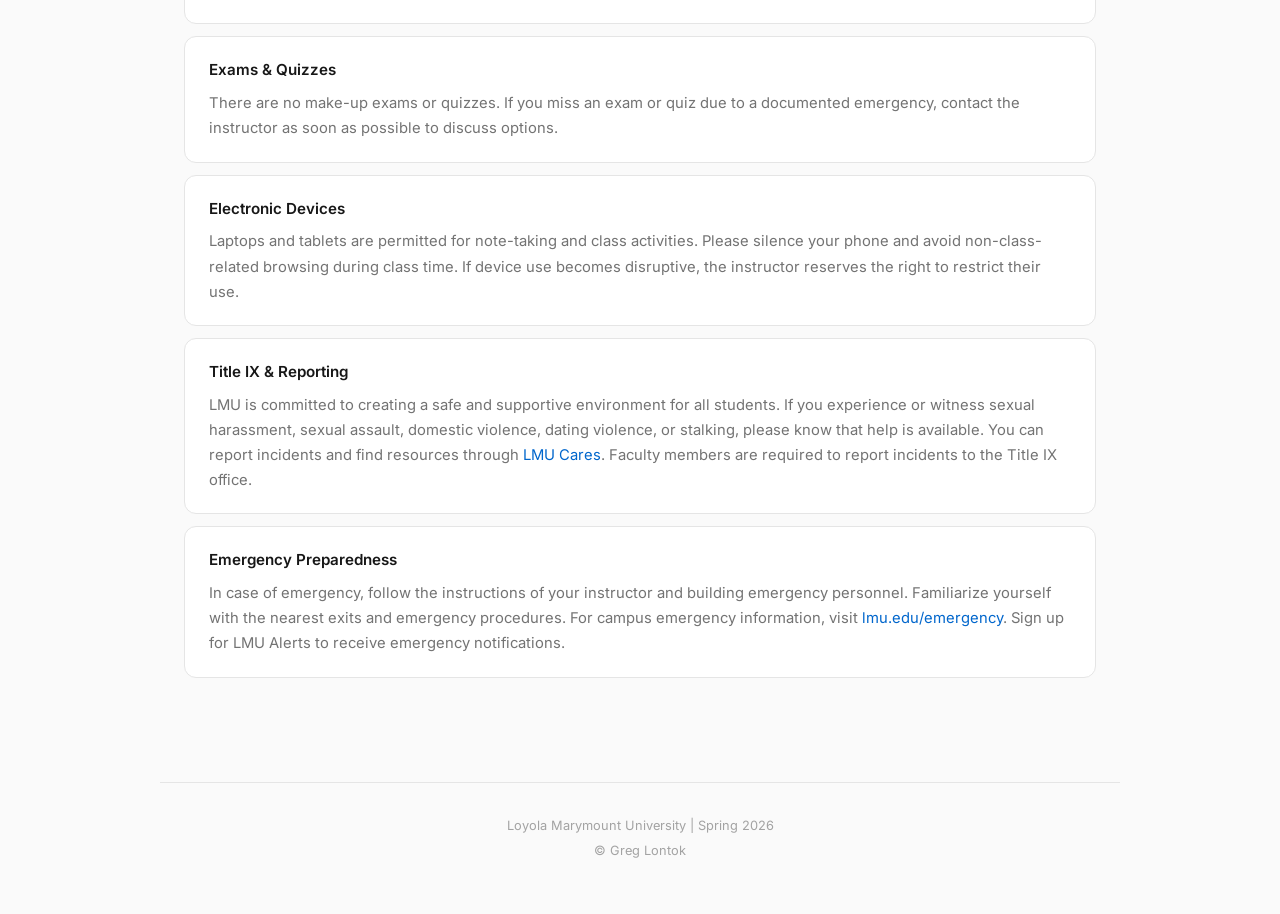
==== commit 946d512b: "Rename MP Day labels to Mini-Project Session with leading zeros Aligns syllabus terminology with tut" ====
--- a/index.html
+++ b/index.html
@@ -736,20 +736,20 @@
                         <tr>
                             <td>11</td>
                             <td>Mon, Mar 23</td>
-                            <td><ul><li><strong>MP01 Day 1:</strong> Cursor, Claude Code, Docker Setup</li><li>Load CSV into Local PostgreSQL</li><li>AI Prompting Fundamentals</li></ul></td>
+                            <td><ul><li><strong>Mini-Project 01 Session 01:</strong> Cursor, Claude Code, Docker Setup</li><li>Load CSV into Local PostgreSQL</li><li>AI Prompting Fundamentals</li></ul></td>
                             <td></td>
                         </tr>
                         <tr>
                             <td>11</td>
                             <td>Wed, Mar 25</td>
-                            <td><ul><li><strong>MP01 Day 2:</strong> Git/GitHub Workflow</li><li>Query with psql</li><li>Review AI-Generated Code</li></ul></td>
+                            <td><ul><li><strong>Mini-Project 01 Session 02:</strong> Git/GitHub Workflow</li><li>Query with psql</li><li>Review AI-Generated Code</li></ul></td>
                             <td></td>
                         </tr>
                         <!-- MP02: Cloud Pipeline (3 sessions) -->
                         <tr>
                             <td>12</td>
                             <td>Mon, Mar 30</td>
-                            <td><ul><li><strong>MP02 Day 1:</strong> Install Superpowers, Brainstorm Pipeline</li><li>Extract from Basket Craft MySQL</li><li>Transform + Load to Local PostgreSQL</li></ul></td>
+                            <td><ul><li><strong>Mini-Project 02 Session 01:</strong> Install Superpowers, Brainstorm Pipeline</li><li>Extract from Basket Craft MySQL</li><li>Transform + Load to Local PostgreSQL</li></ul></td>
                             <td>Lesson Exercises 06 (MP01 Tutorial)</td>
                         </tr>
                         <tr>
@@ -761,51 +761,51 @@
                         <tr>
                             <td>13</td>
                             <td>Mon, Apr 6</td>
-                            <td><ul><li><strong>MP02 Day 2:</strong> AWS Setup + RDS via Console and CLI</li><li>Load Basket Craft Data to Cloud PostgreSQL</li></ul></td>
+                            <td><ul><li><strong>Mini-Project 02 Session 02:</strong> AWS Setup + RDS via Console and CLI</li><li>Load Basket Craft Data to Cloud PostgreSQL</li></ul></td>
                             <td></td>
                         </tr>
                         <tr>
                             <td>13</td>
                             <td>Wed, Apr 8</td>
-                            <td><ul><li><strong>MP02 Day 3:</strong> Set Up Snowflake</li><li>Load Data from RDS to Snowflake</li><li>dbt Staging + Mart Models</li></ul></td>
+                            <td><ul><li><strong>Mini-Project 02 Session 03:</strong> Set Up Snowflake</li><li>Load Data from RDS to Snowflake</li><li>dbt Staging + Mart Models</li></ul></td>
                             <td>Project Proposal</td>
                         </tr>
                         <!-- MP03: API Pipeline (3 sessions) -->
                         <tr>
                             <td>14</td>
                             <td>Mon, Apr 13</td>
-                            <td><ul><li><strong>MP03 Day 1:</strong> API Extraction with Python</li><li>Load to Snowflake</li></ul></td>
+                            <td><ul><li><strong>Mini-Project 03 Session 01:</strong> API Extraction with Python</li><li>Load to Snowflake</li></ul></td>
                             <td>Lesson Exercises 07 (MP02 Tutorial)</td>
                         </tr>
                         <tr>
                             <td>14</td>
                             <td>Wed, Apr 15</td>
-                            <td><ul><li><strong>MP03 Day 2:</strong> GitHub Actions Pipeline</li><li>Streamlit Dashboard Basics</li></ul></td>
+                            <td><ul><li><strong>Mini-Project 03 Session 02:</strong> GitHub Actions Pipeline</li><li>Streamlit Dashboard Basics</li></ul></td>
                             <td></td>
                         </tr>
                         <tr>
                             <td>15</td>
                             <td>Mon, Apr 20</td>
-                            <td><ul><li><strong>MP03 Day 3:</strong> Streamlit Polish + Deploy</li><li>Advanced Prompting Techniques</li></ul></td>
+                            <td><ul><li><strong>Mini-Project 03 Session 03:</strong> Streamlit Polish + Deploy</li><li>Advanced Prompting Techniques</li></ul></td>
                             <td></td>
                         </tr>
                         <!-- MP04: AI Application (3 sessions) -->
                         <tr>
                             <td>15</td>
                             <td>Wed, Apr 22</td>
-                            <td><ul><li><strong>MP04 Day 1:</strong> Web Scraping with Python</li><li>Spec-Driven Development</li></ul></td>
+                            <td><ul><li><strong>Mini-Project 04 Session 01:</strong> Web Scraping with Python</li><li>Spec-Driven Development</li></ul></td>
                             <td><ul><li>Lesson Exercises 08 (MP03 Tutorial)</li><li>Project Milestone 01</li></ul></td>
                         </tr>
                         <tr>
                             <td>16</td>
                             <td>Mon, Apr 27</td>
-                            <td><ul><li><strong>MP04 Day 2:</strong> Vector Database + Embeddings</li><li>RAG Architecture</li></ul></td>
+                            <td><ul><li><strong>Mini-Project 04 Session 02:</strong> Vector Database + Embeddings</li><li>RAG Architecture</li></ul></td>
                             <td></td>
                         </tr>
                         <tr>
                             <td>16</td>
                             <td>Wed, Apr 29</td>
-                            <td><ul><li><strong>MP04 Day 3:</strong> LangChain + Claude API</li><li>Build RAG Chatbot in Streamlit</li></ul></td>
+                            <td><ul><li><strong>Mini-Project 04 Session 03:</strong> LangChain + Claude API</li><li>Build RAG Chatbot in Streamlit</li></ul></td>
                             <td></td>
                         </tr>
                         <!-- Interview Prep + Finals -->
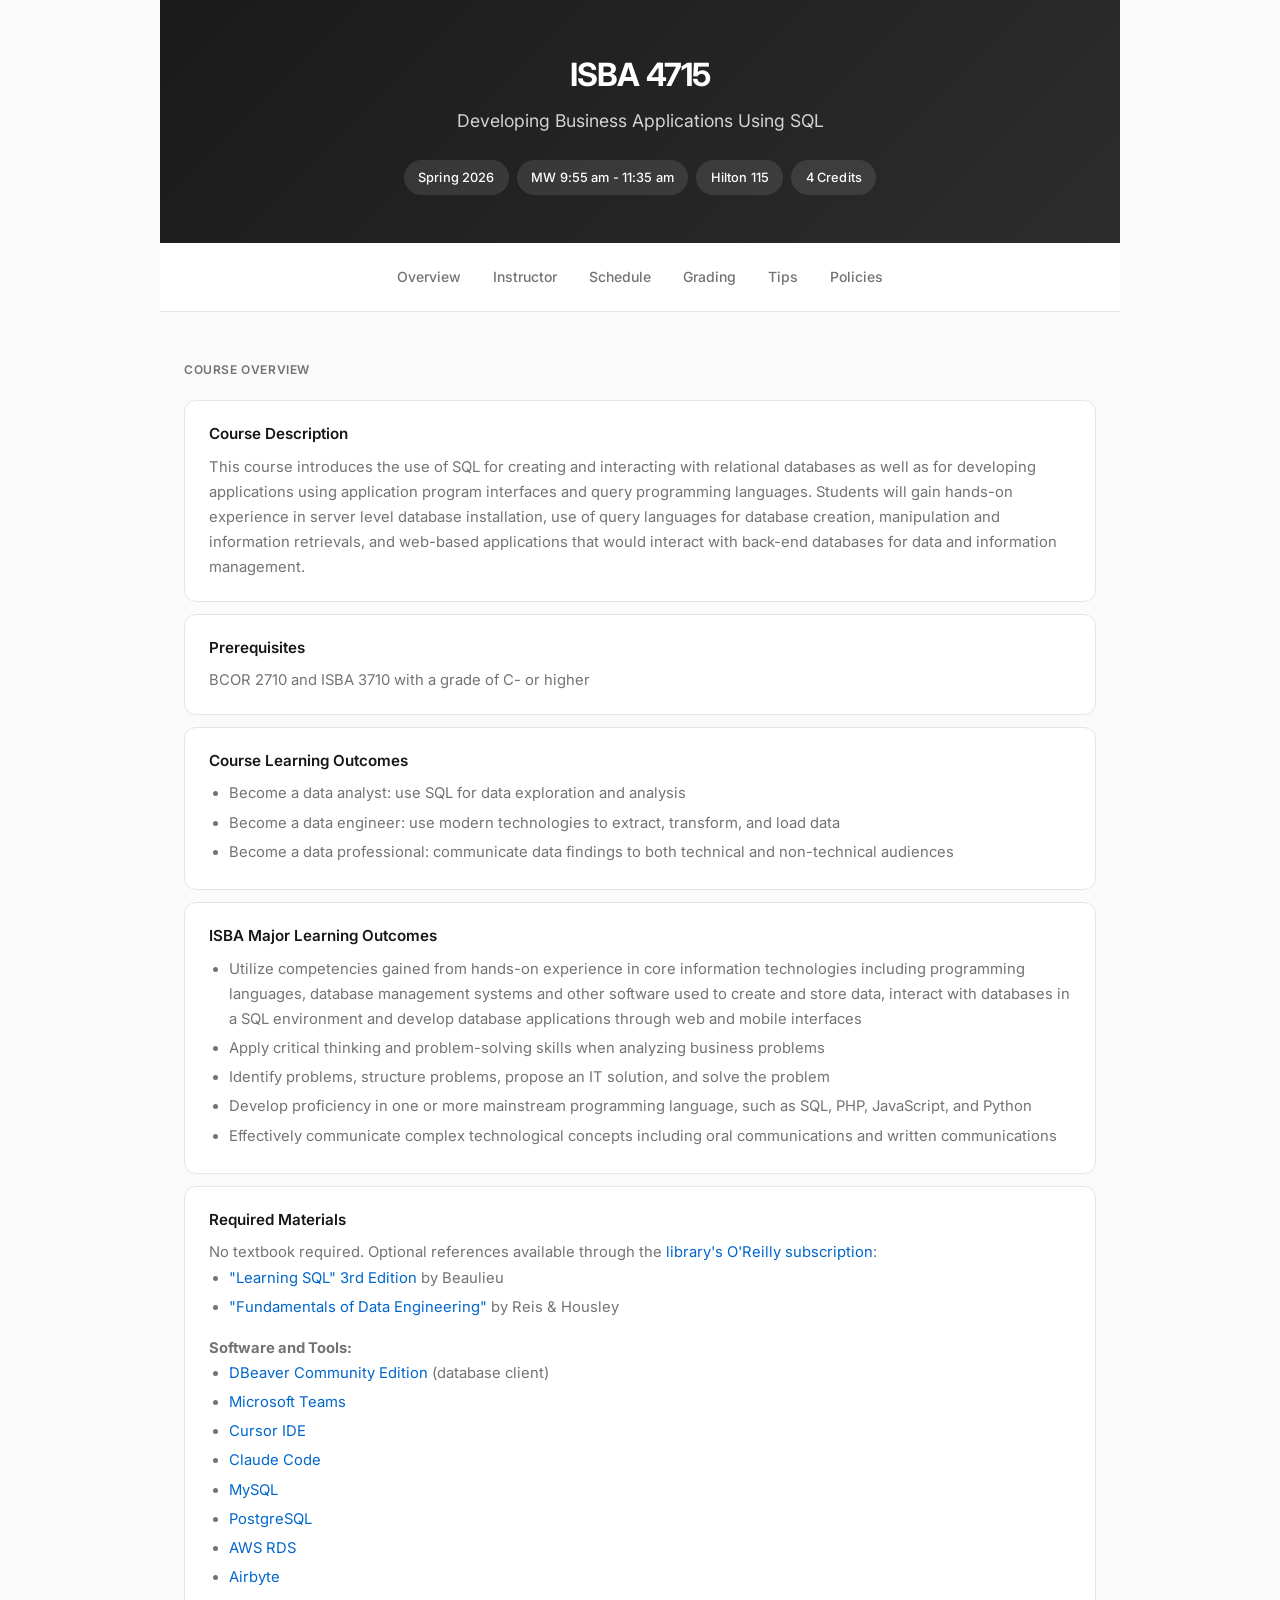
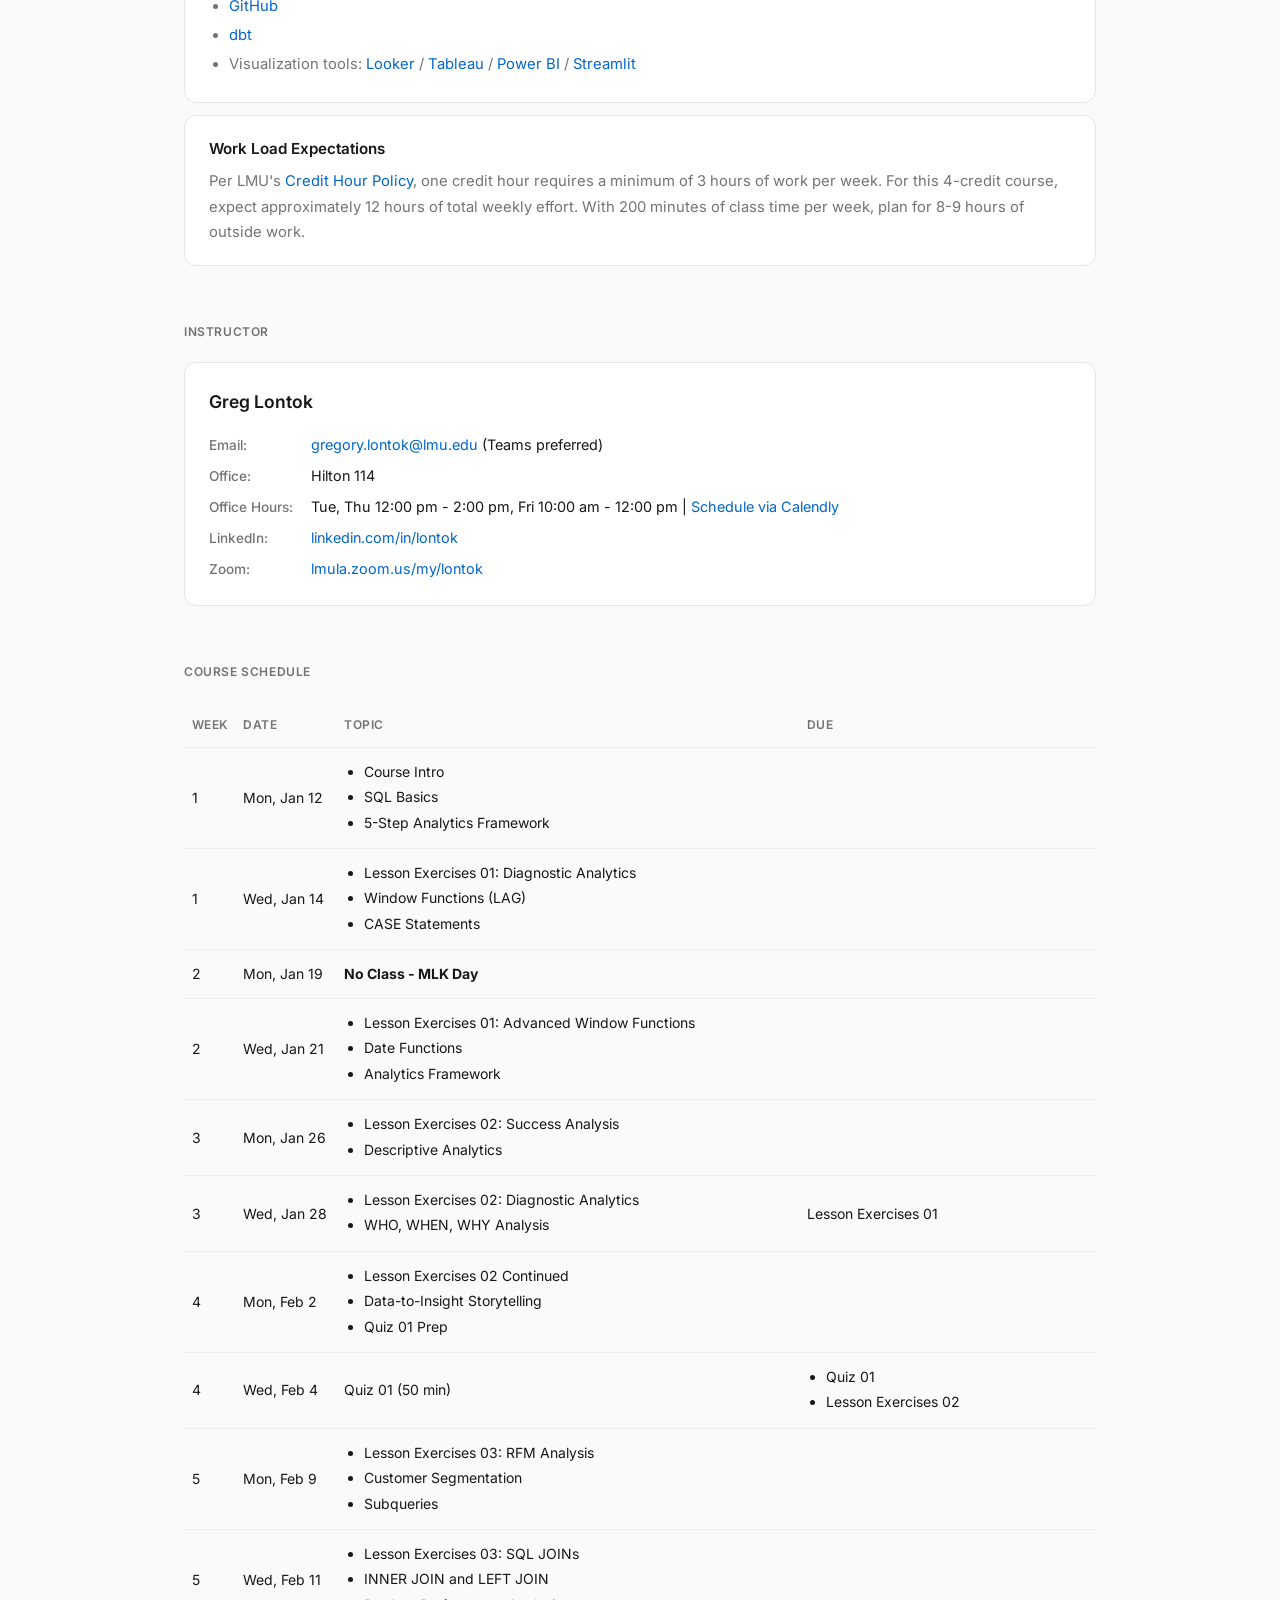
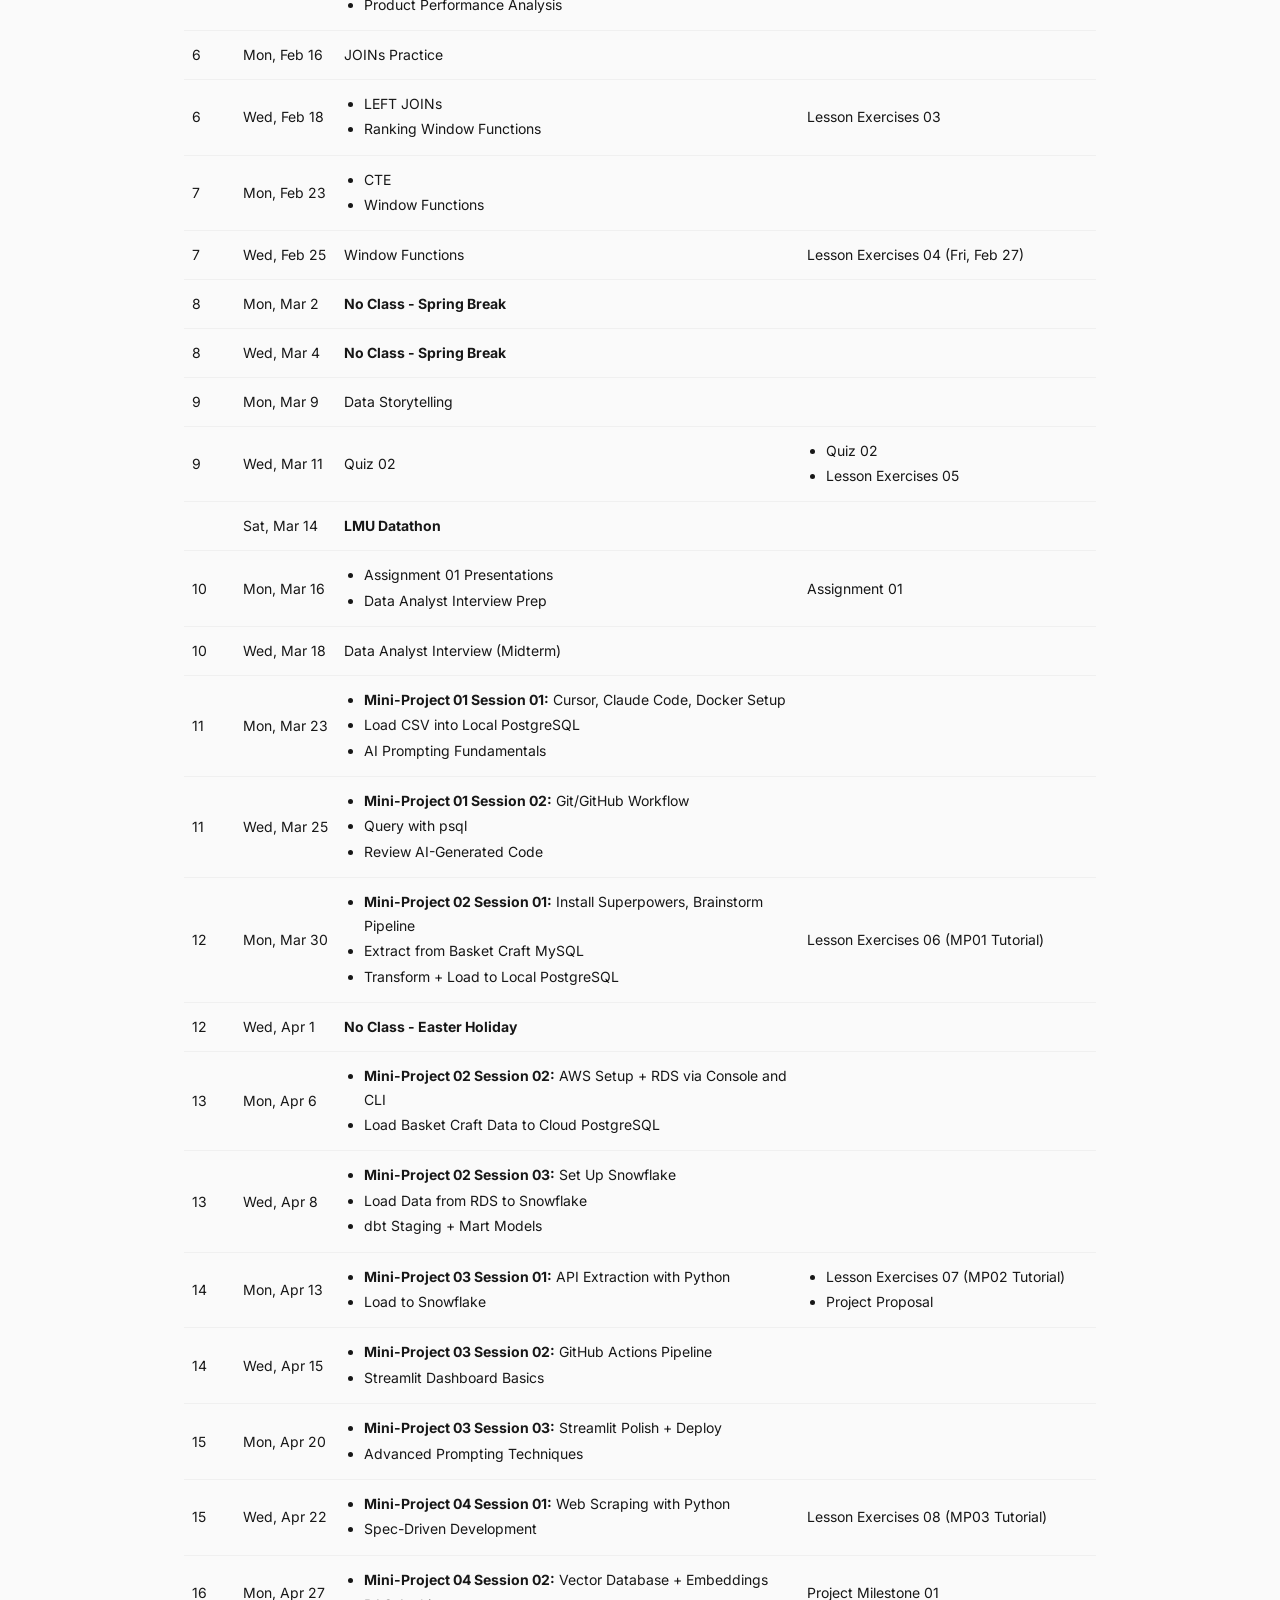
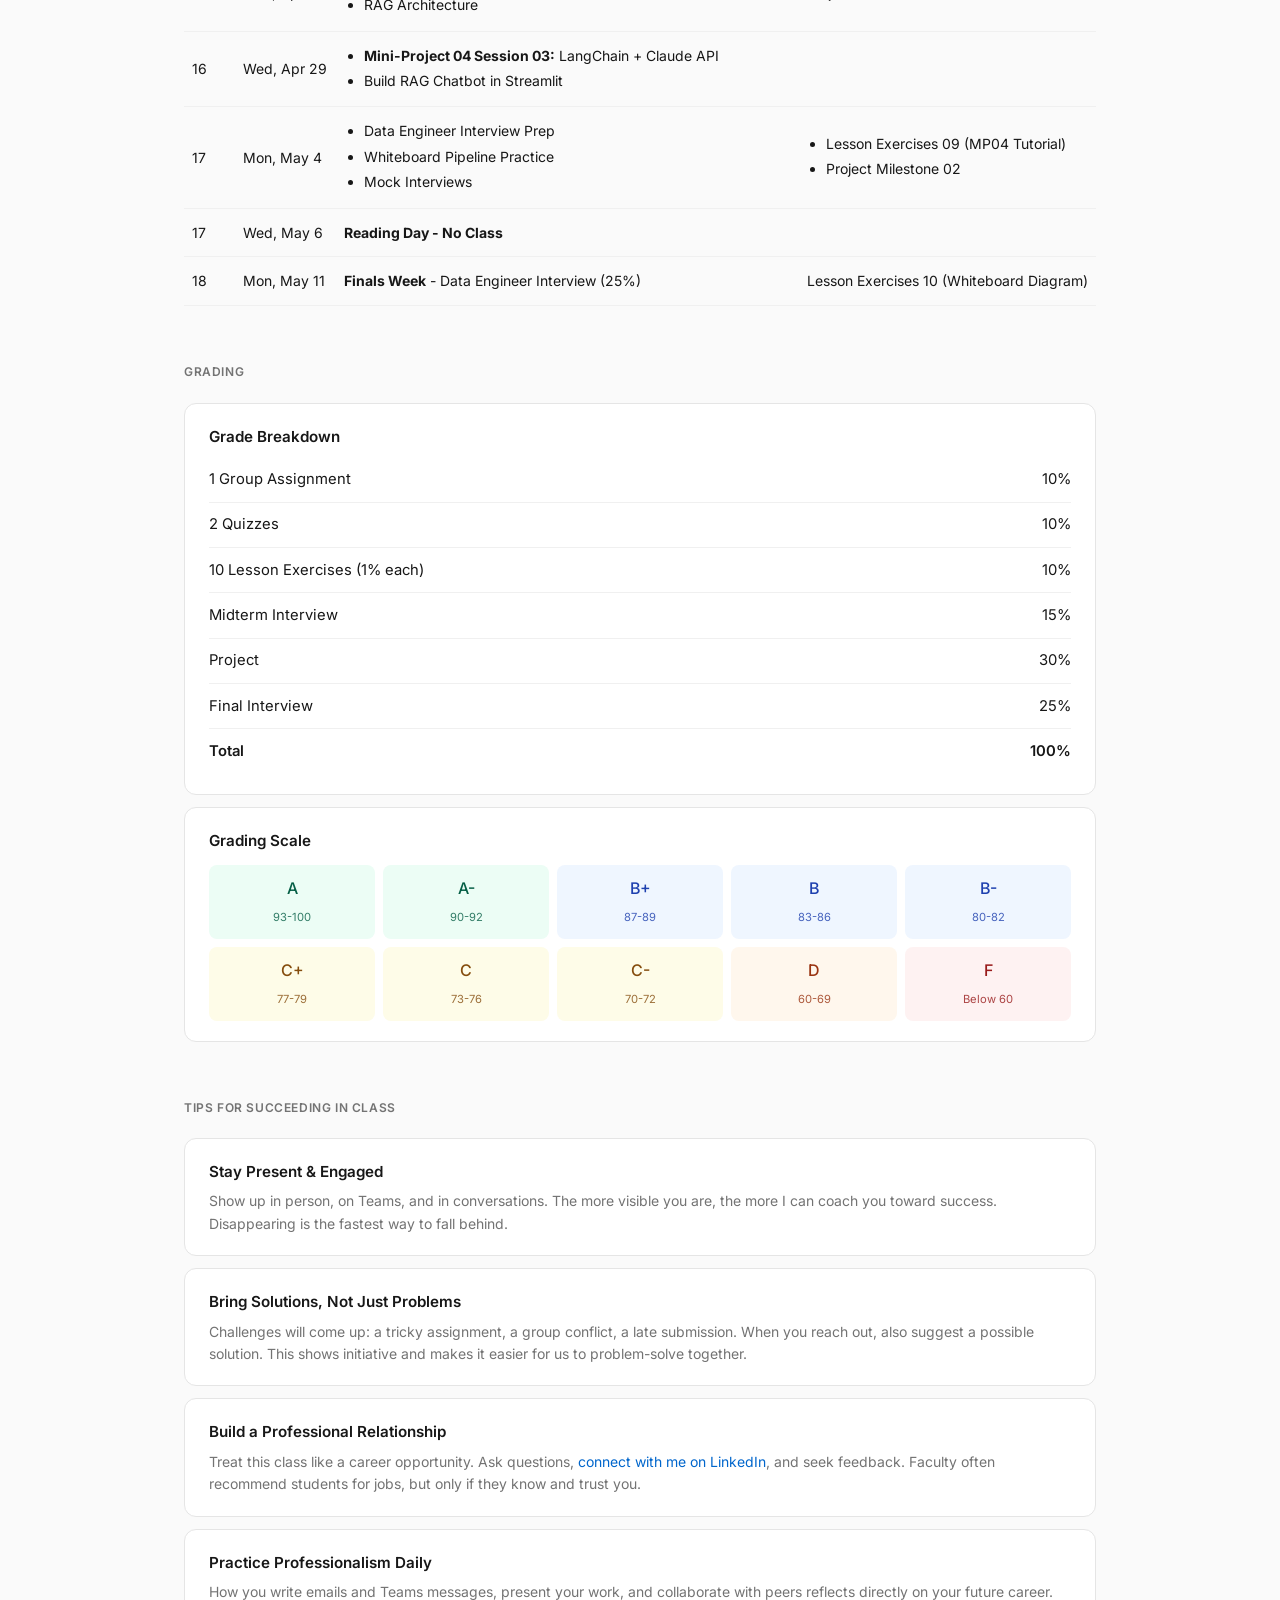
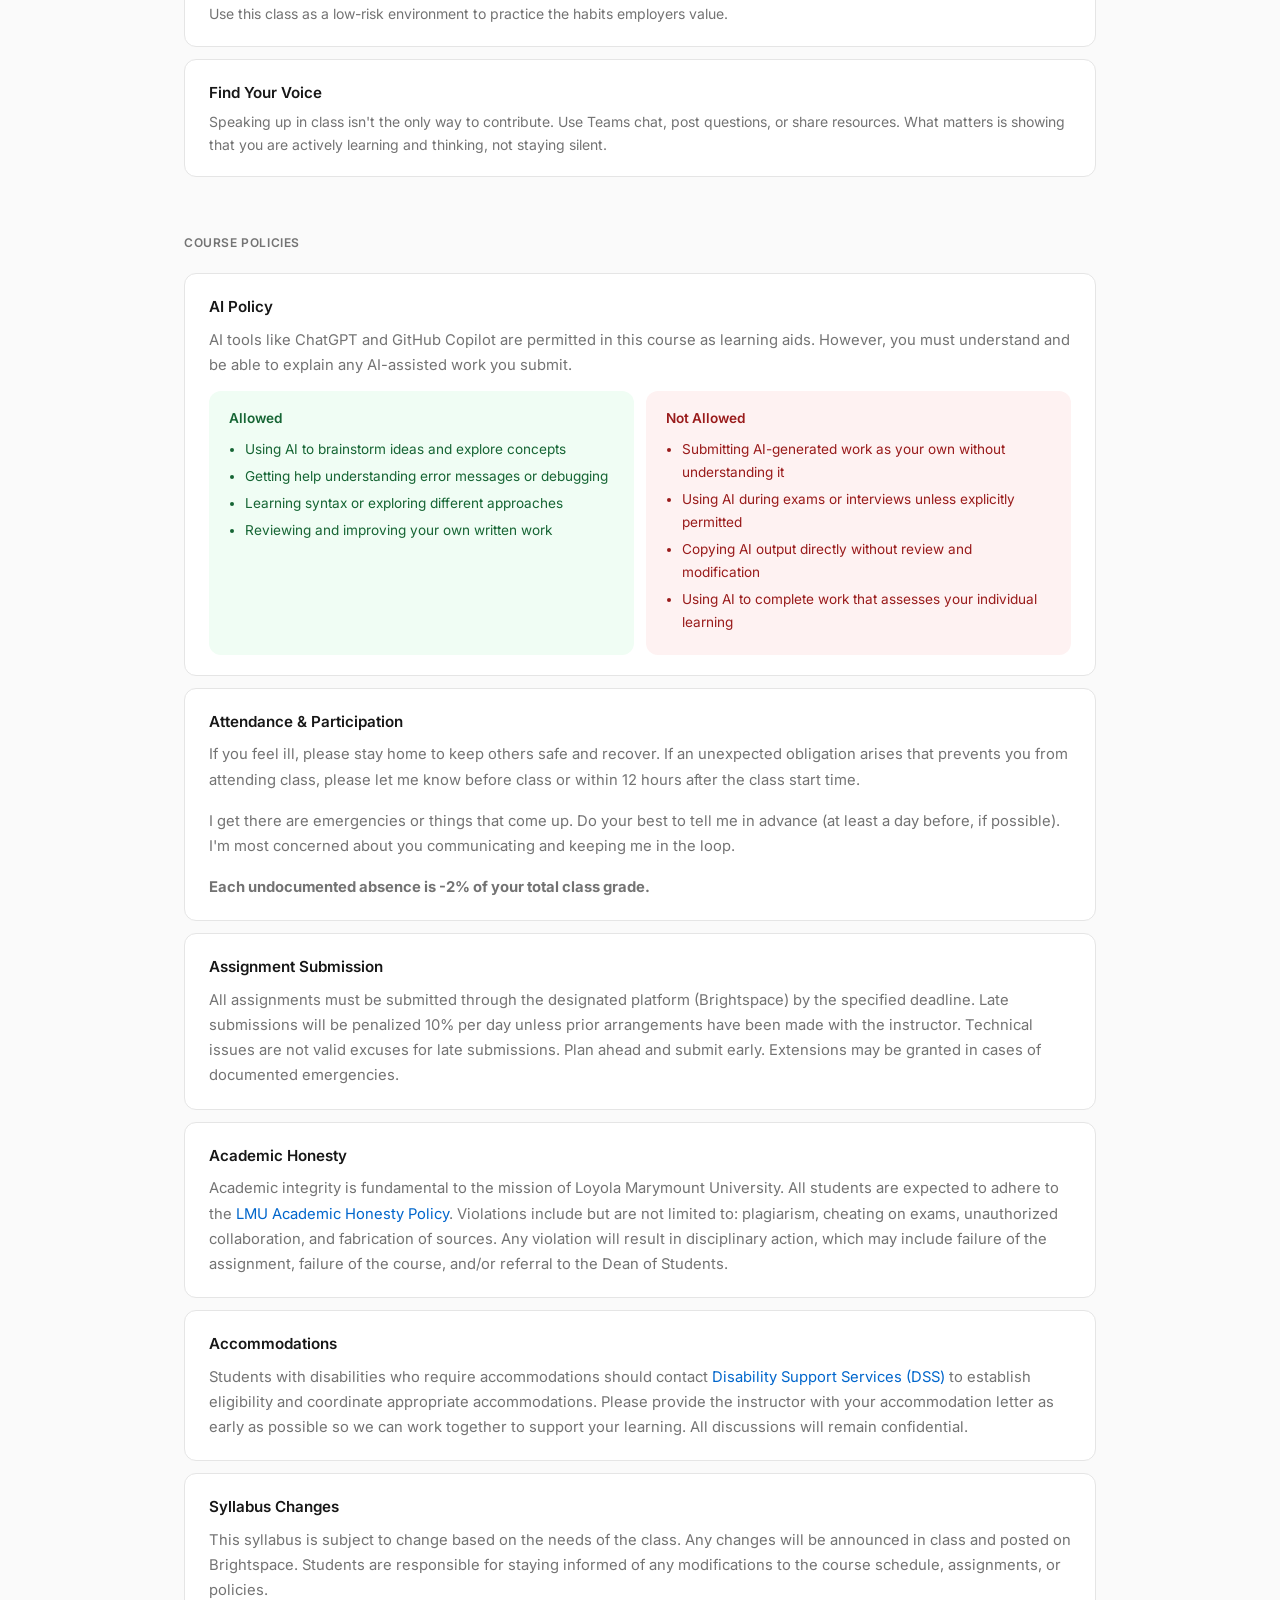
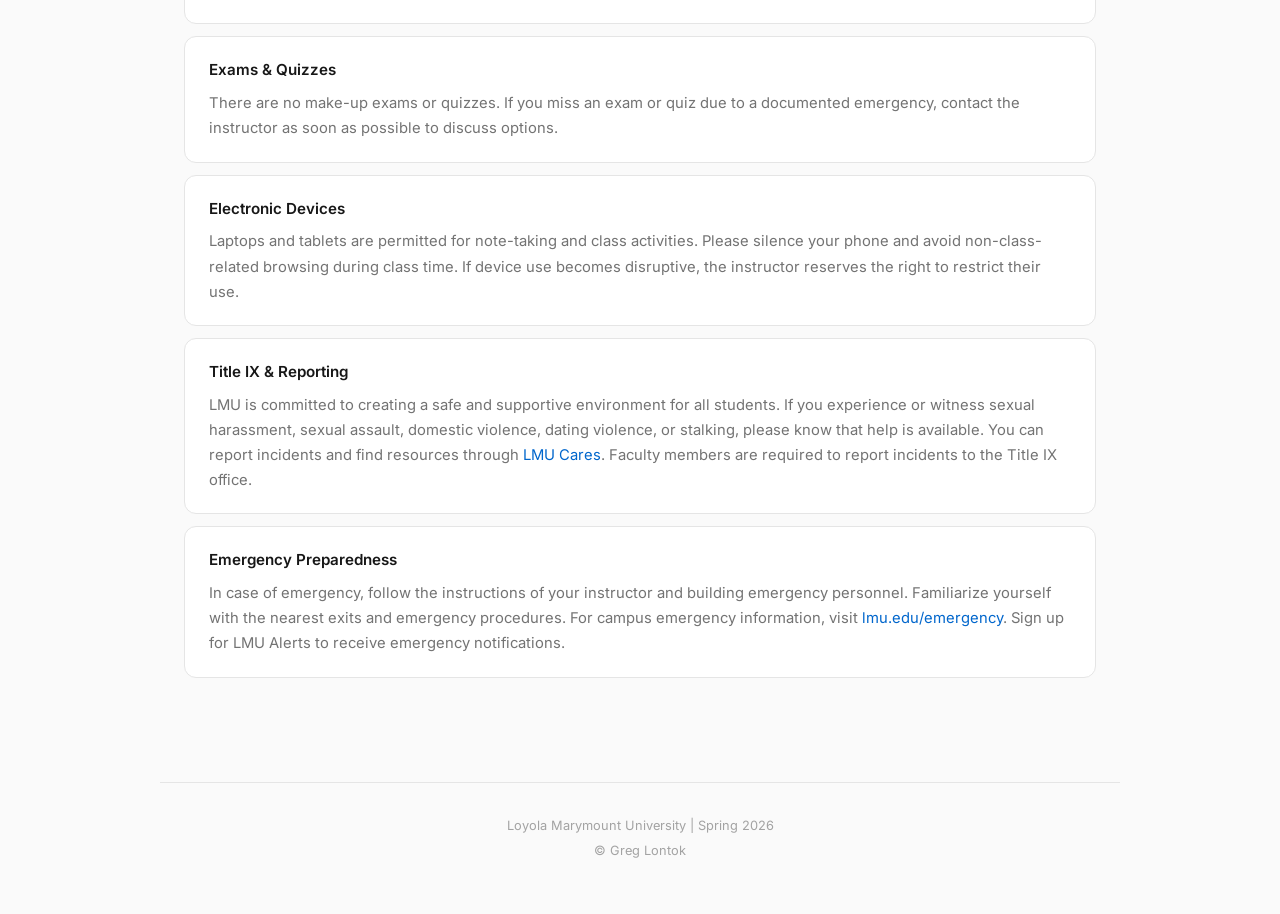
==== commit 6d66d1b1: "Align syllabus dates with project requirements, add agendas to gitignore Move Project Proposal from " ====
--- a/index.html
+++ b/index.html
@@ -768,14 +768,14 @@
                             <td>13</td>
                             <td>Wed, Apr 8</td>
                             <td><ul><li><strong>Mini-Project 02 Session 03:</strong> Set Up Snowflake</li><li>Load Data from RDS to Snowflake</li><li>dbt Staging + Mart Models</li></ul></td>
-                            <td>Project Proposal</td>
+                            <td></td>
                         </tr>
                         <!-- MP03: API Pipeline (3 sessions) -->
                         <tr>
                             <td>14</td>
                             <td>Mon, Apr 13</td>
                             <td><ul><li><strong>Mini-Project 03 Session 01:</strong> API Extraction with Python</li><li>Load to Snowflake</li></ul></td>
-                            <td>Lesson Exercises 07 (MP02 Tutorial)</td>
+                            <td><ul><li>Lesson Exercises 07 (MP02 Tutorial)</li><li>Project Proposal</li></ul></td>
                         </tr>
                         <tr>
                             <td>14</td>
@@ -794,13 +794,13 @@
                             <td>15</td>
                             <td>Wed, Apr 22</td>
                             <td><ul><li><strong>Mini-Project 04 Session 01:</strong> Web Scraping with Python</li><li>Spec-Driven Development</li></ul></td>
-                            <td><ul><li>Lesson Exercises 08 (MP03 Tutorial)</li><li>Project Milestone 01</li></ul></td>
+                            <td>Lesson Exercises 08 (MP03 Tutorial)</td>
                         </tr>
                         <tr>
                             <td>16</td>
                             <td>Mon, Apr 27</td>
                             <td><ul><li><strong>Mini-Project 04 Session 02:</strong> Vector Database + Embeddings</li><li>RAG Architecture</li></ul></td>
-                            <td></td>
+                            <td>Project Milestone 01</td>
                         </tr>
                         <tr>
                             <td>16</td>
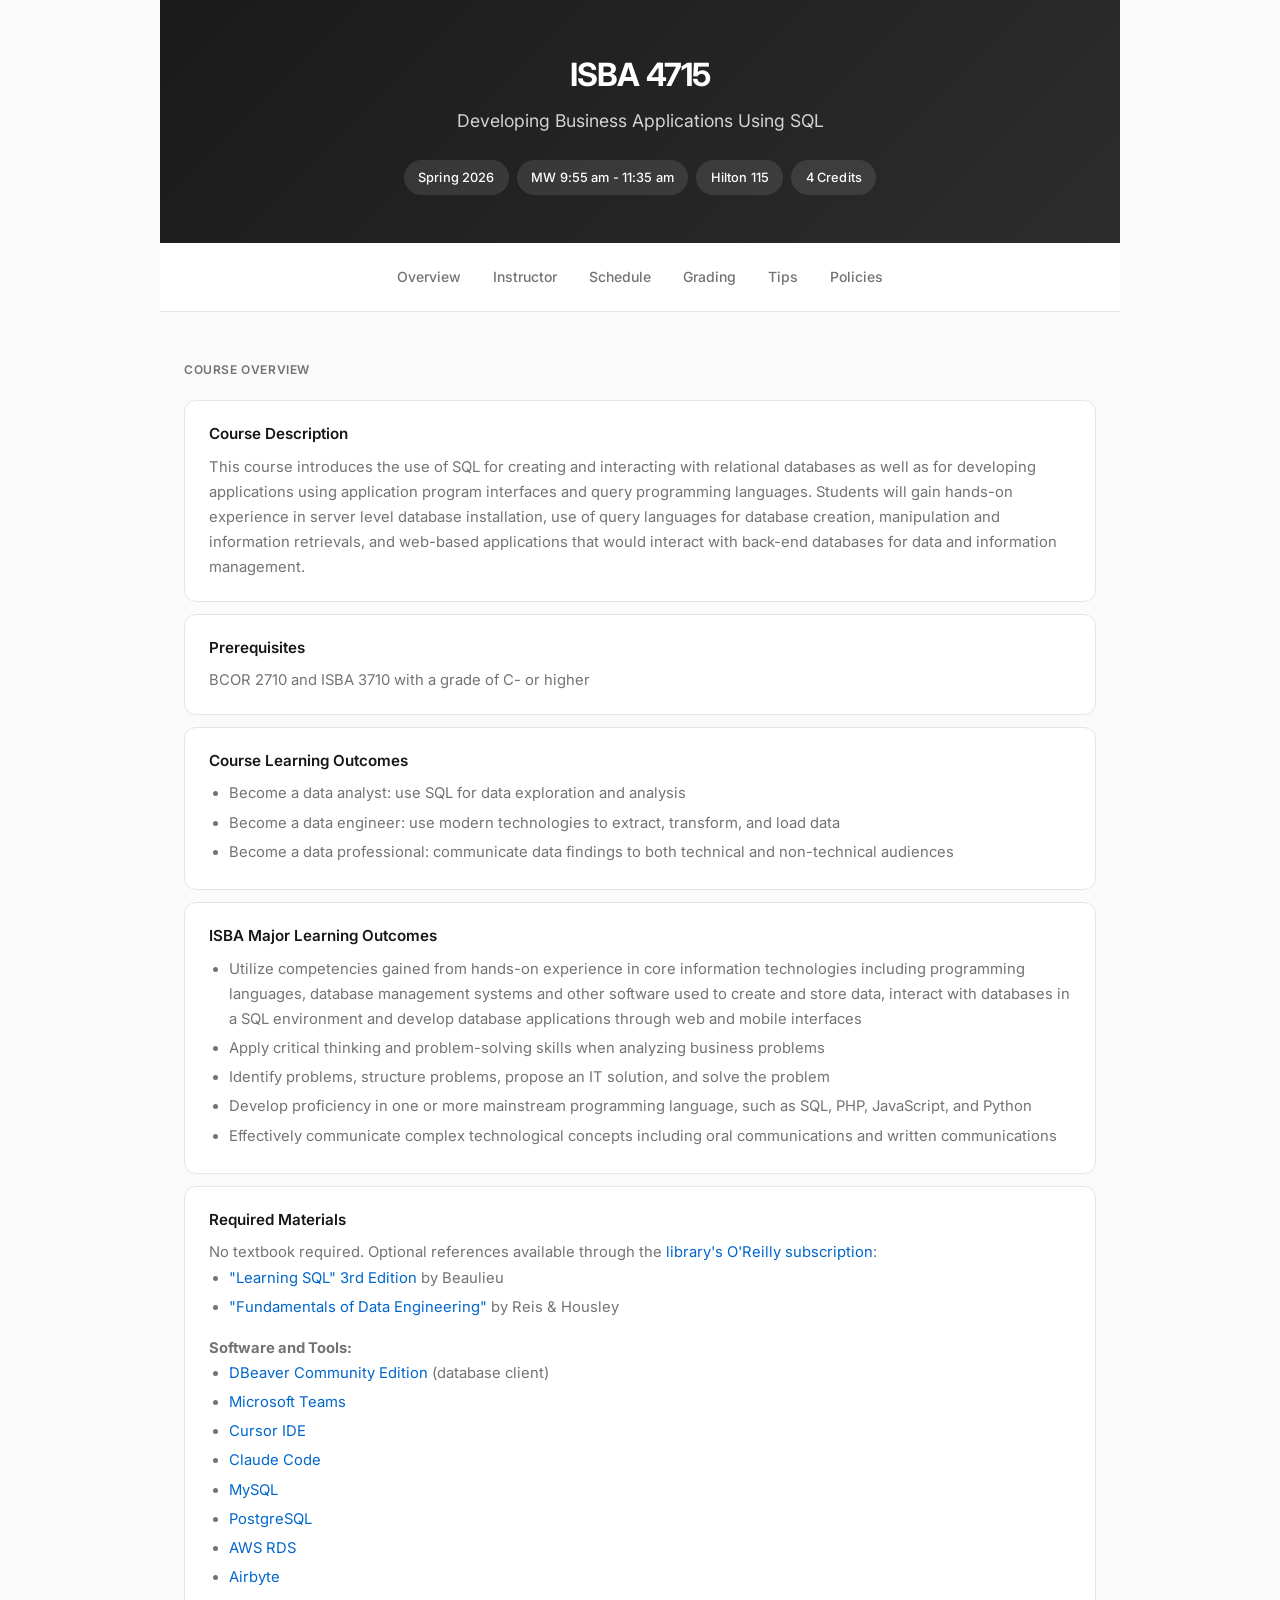
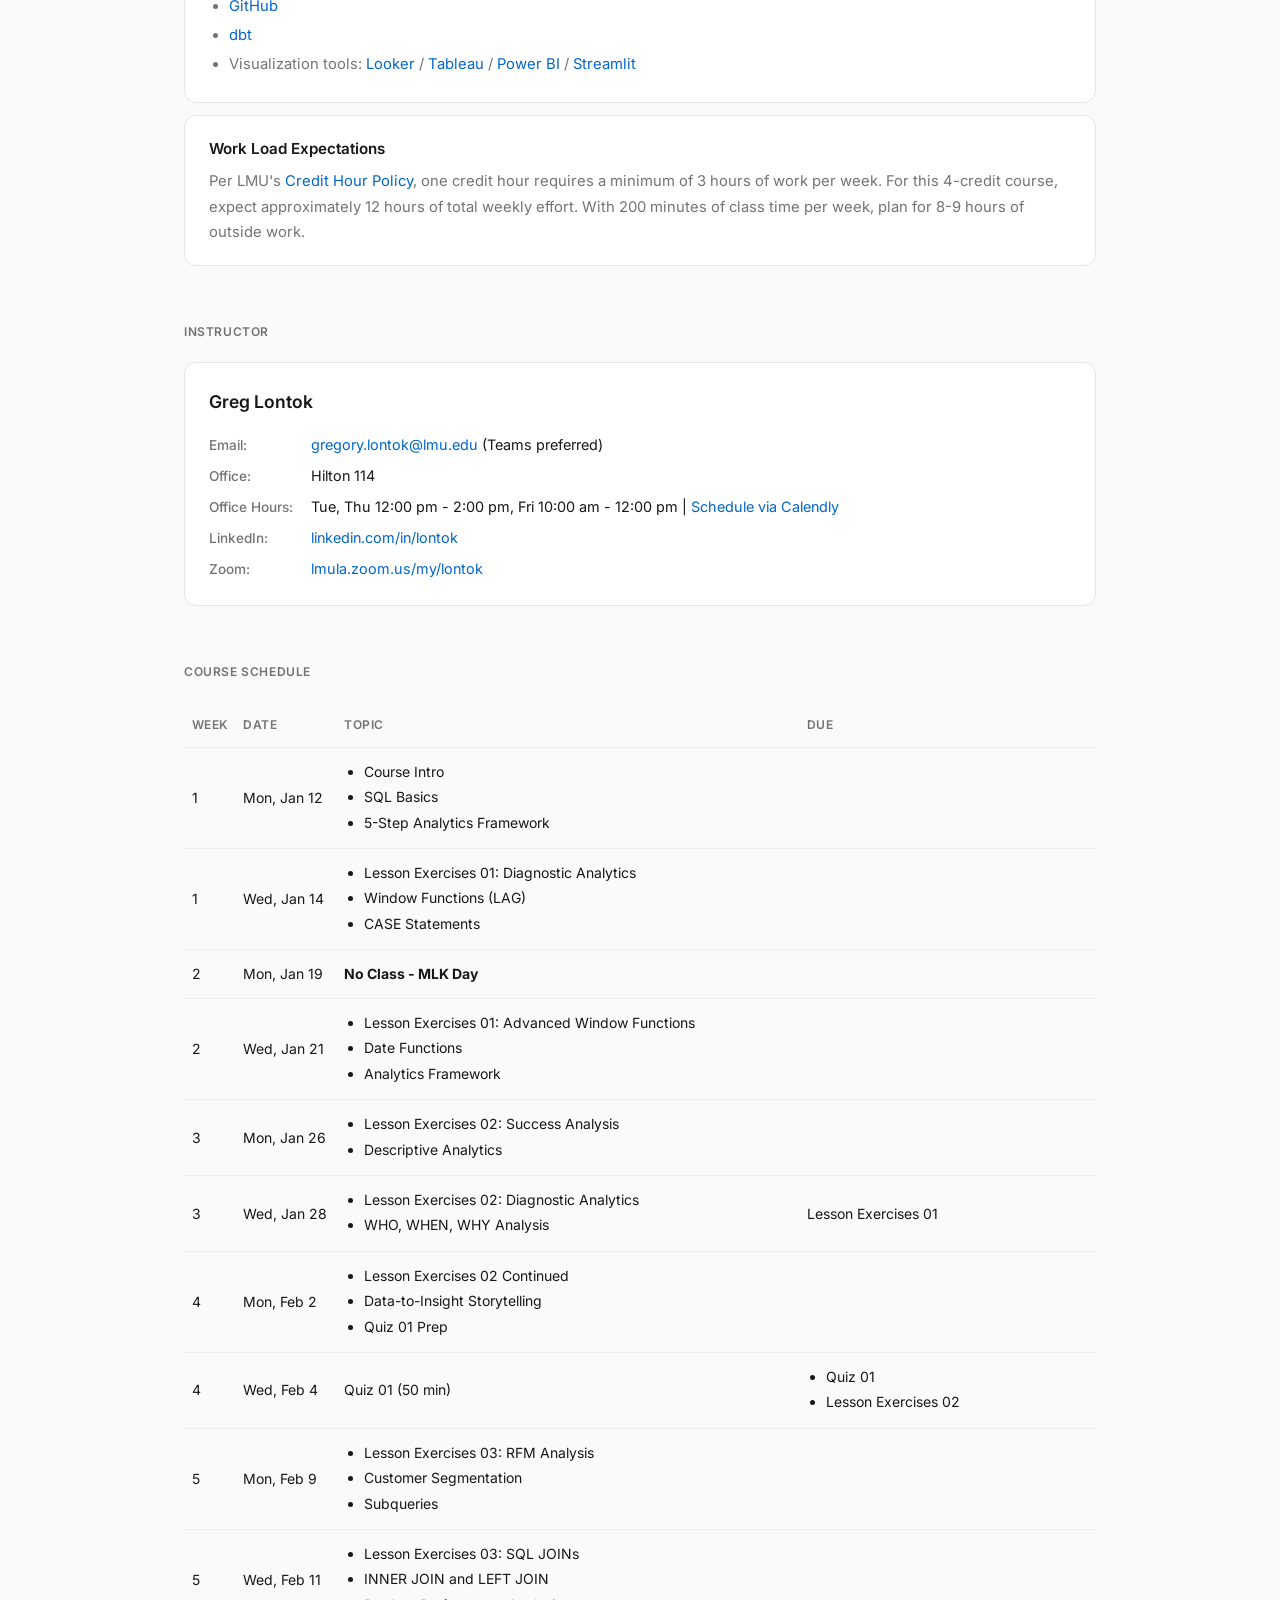
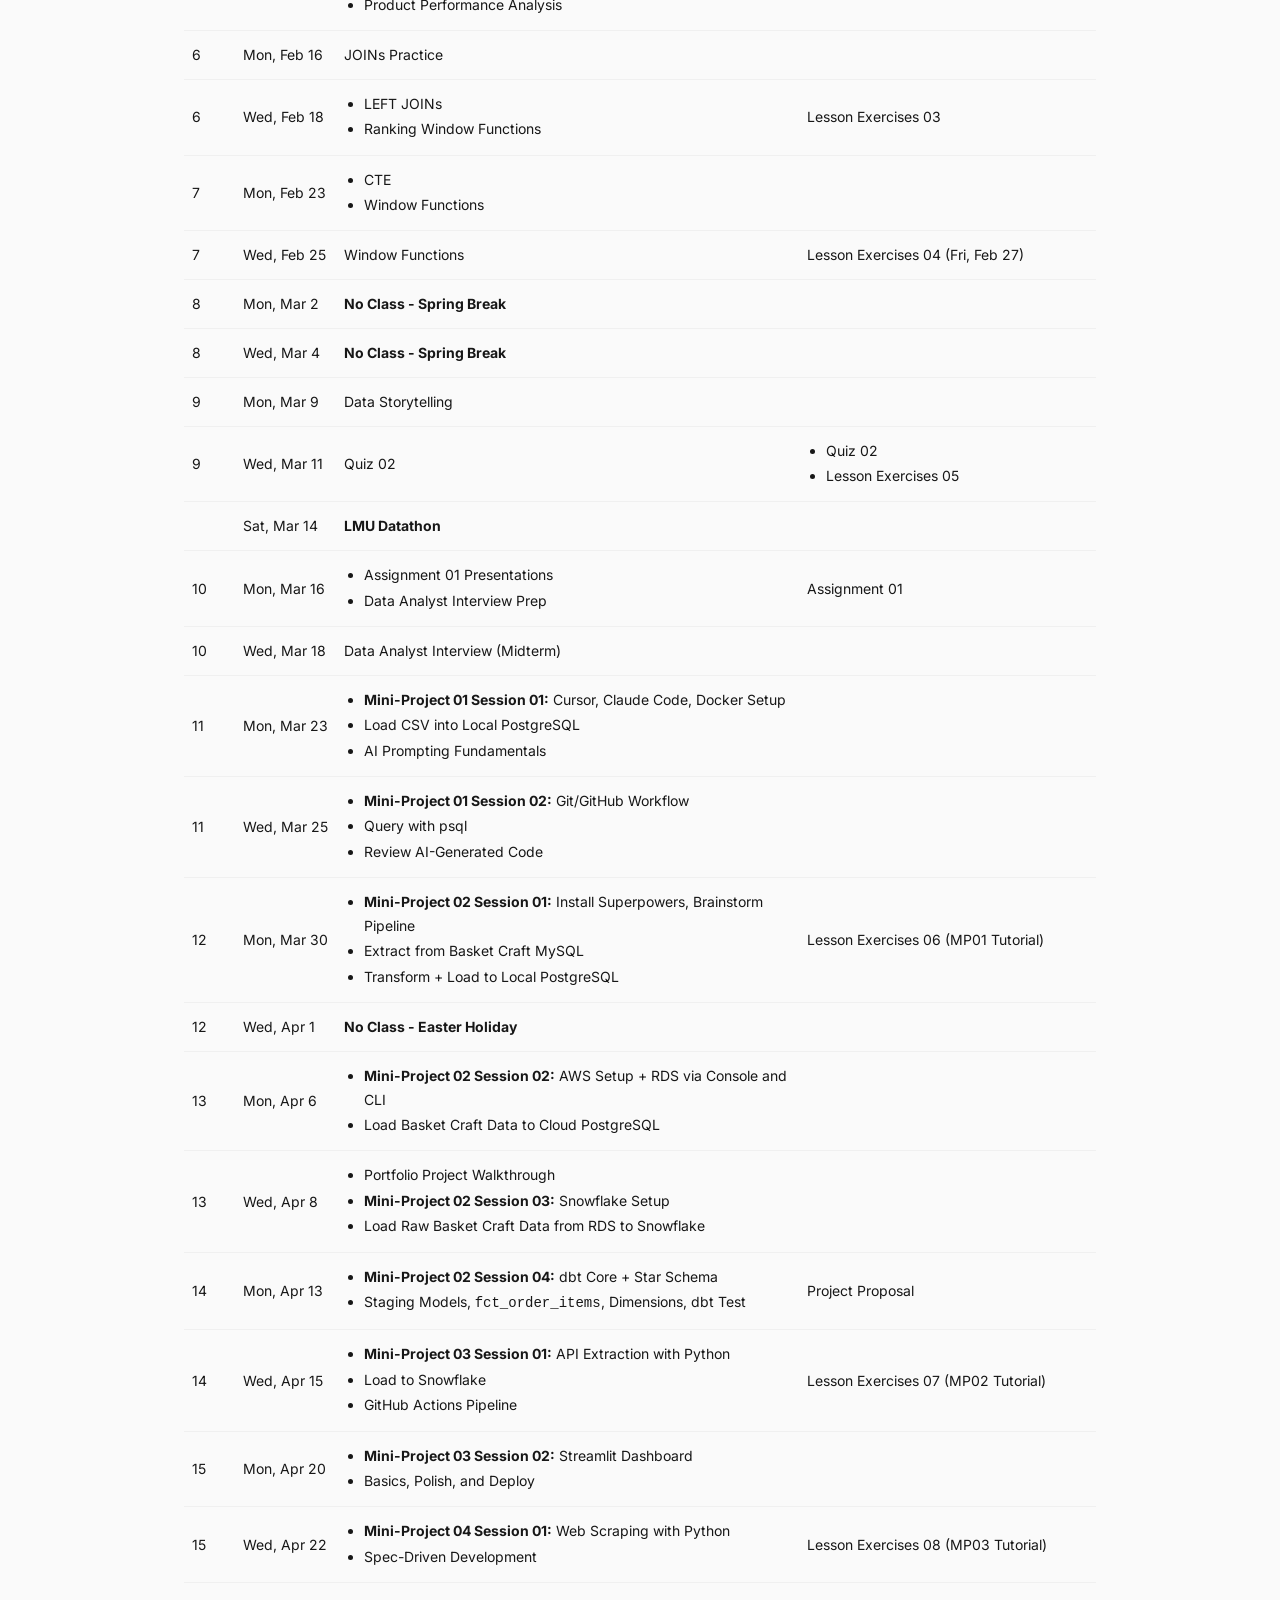
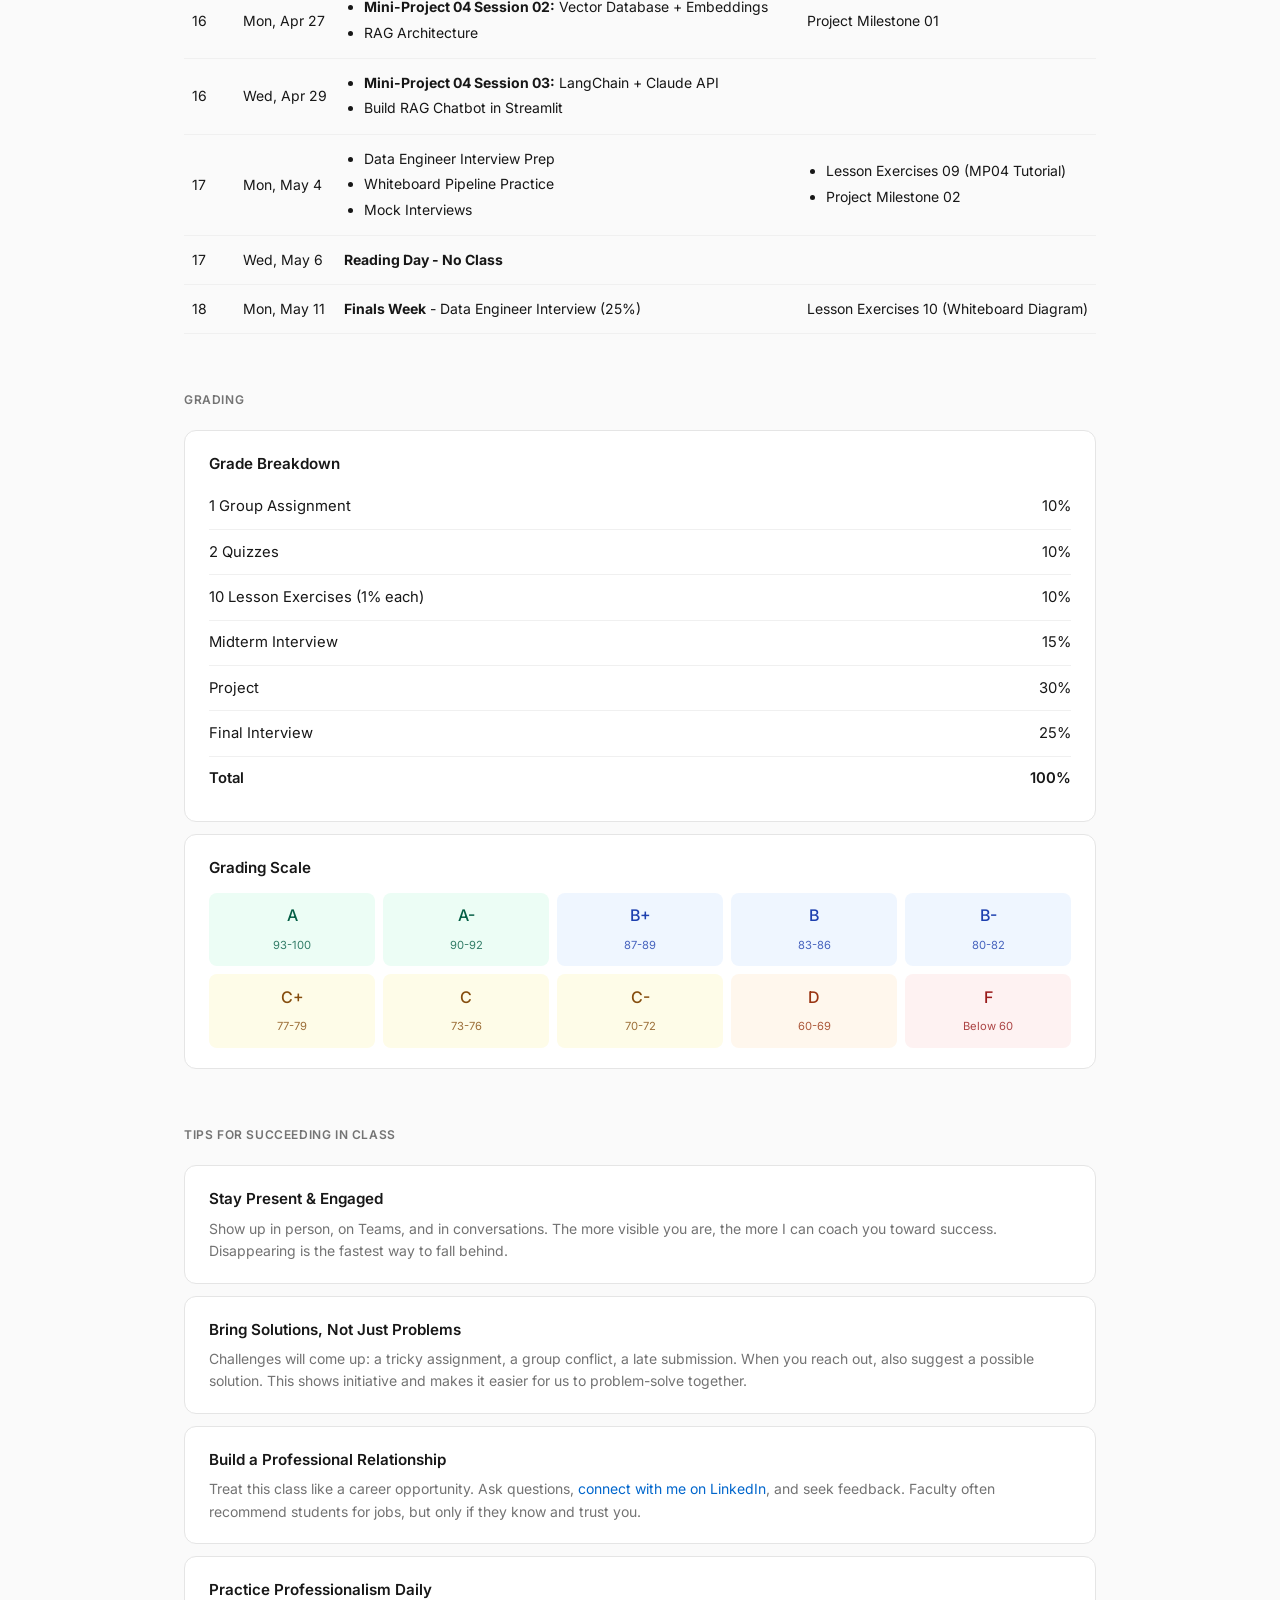
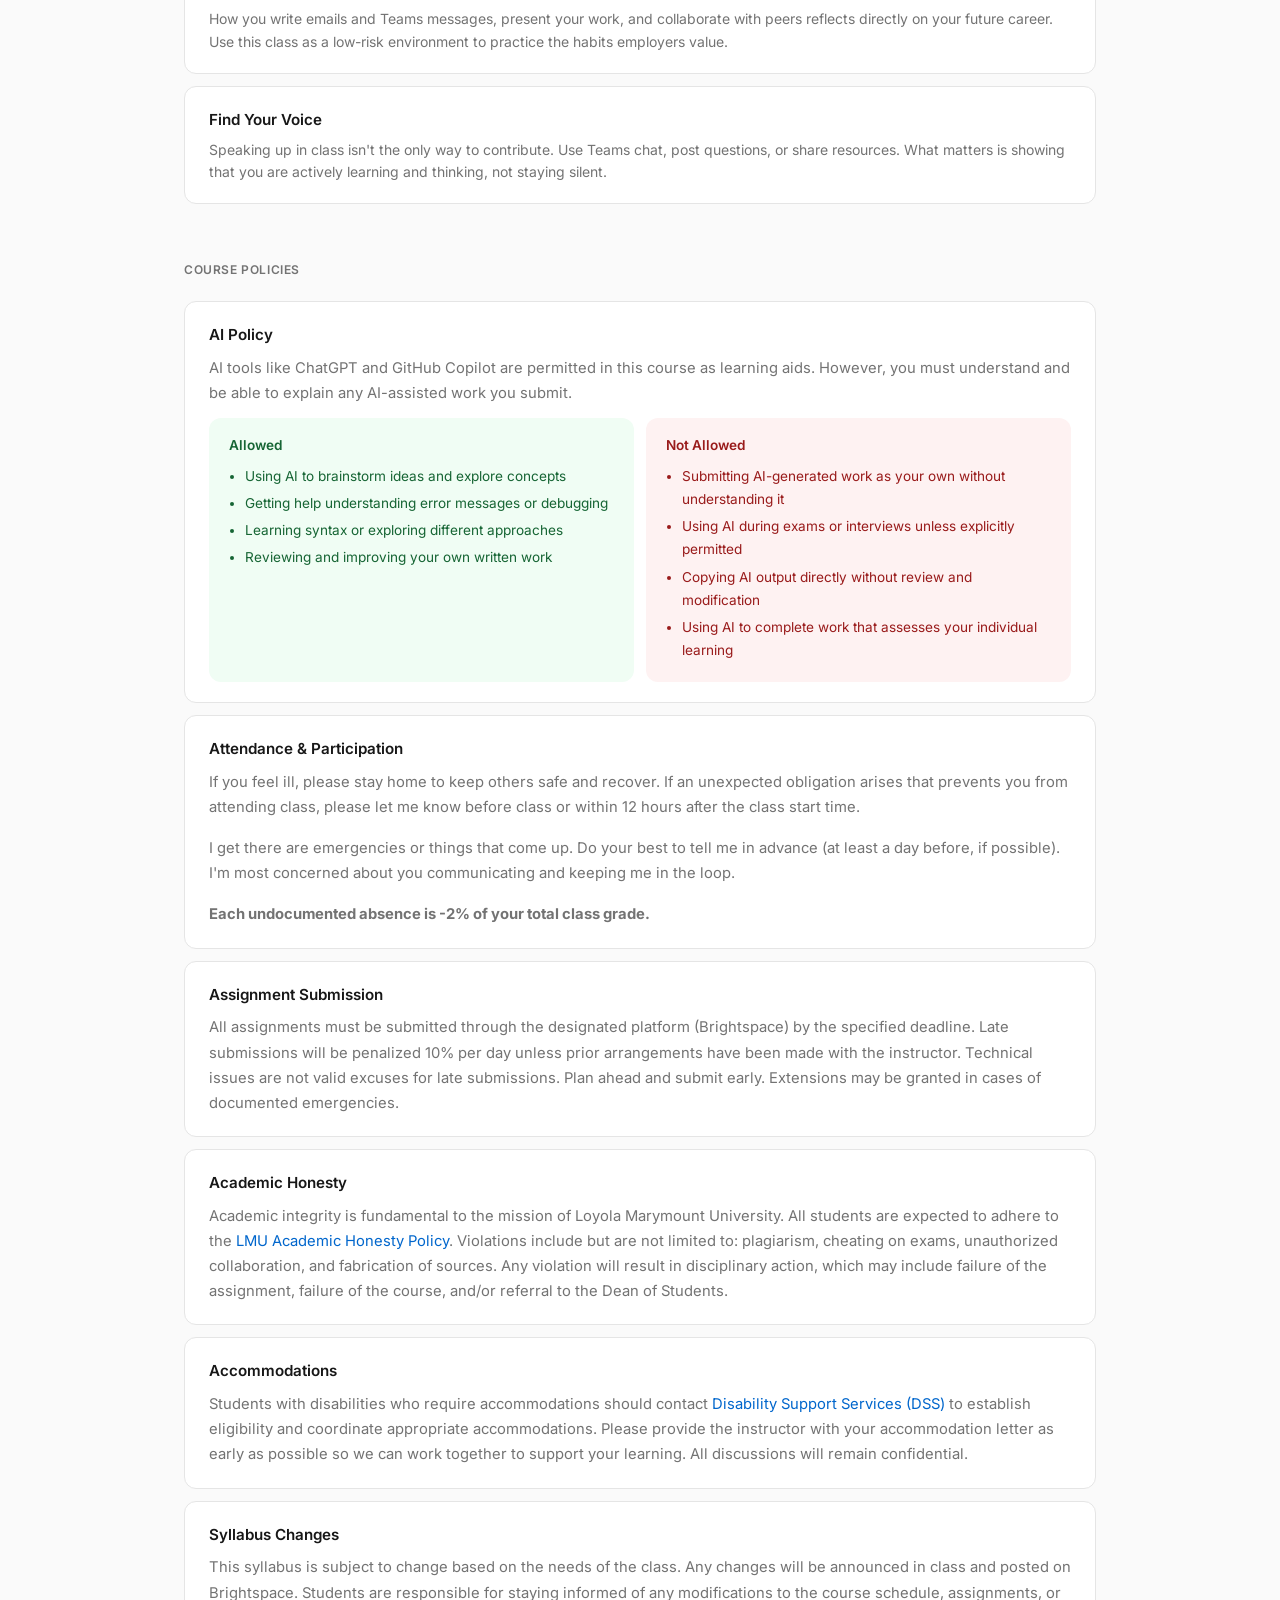
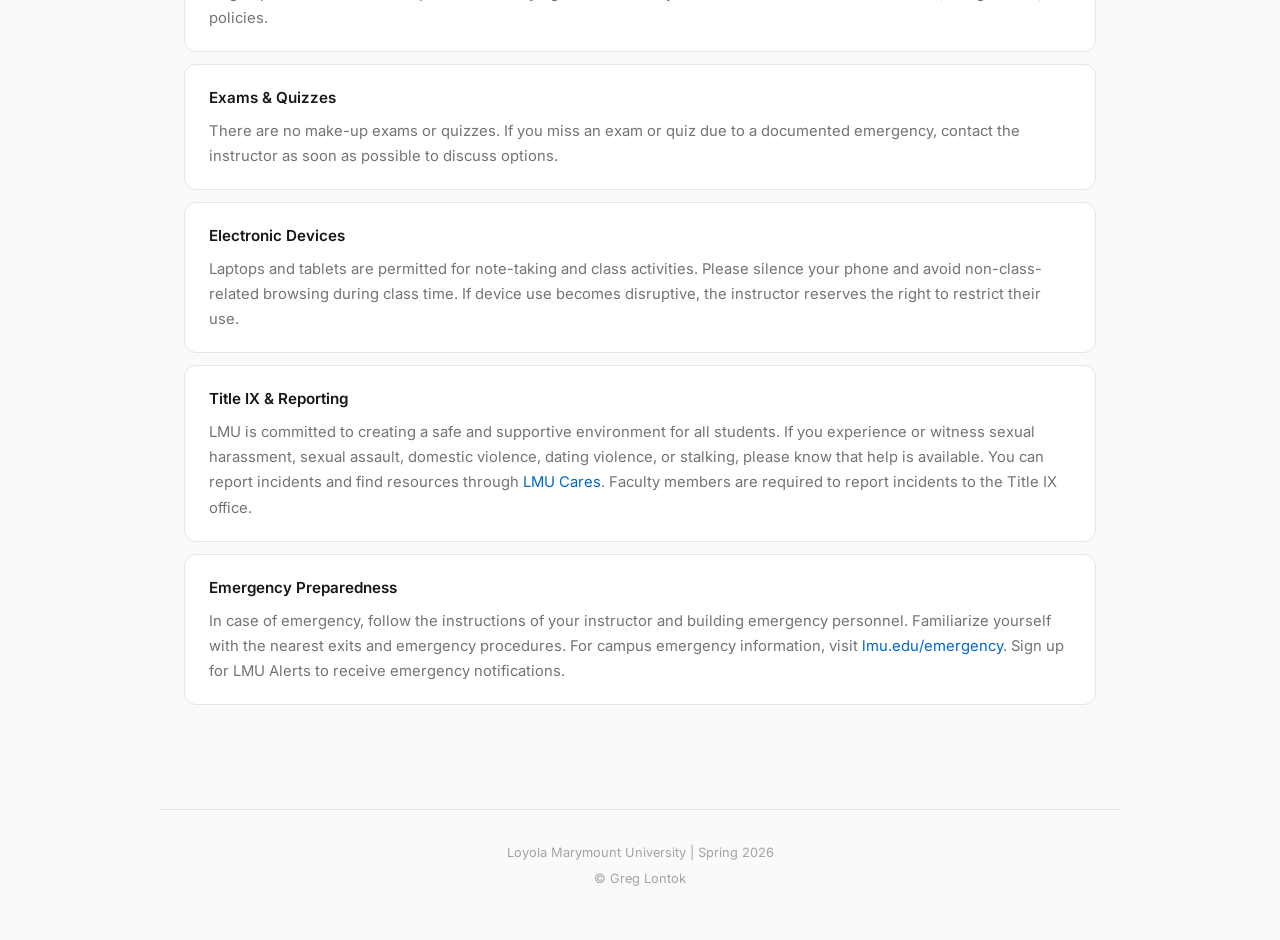
==== commit 8a5bca2e: "Update syllabus schedule for MP02 four-session split and MP03 compression MP02 grows from three sess" ====
--- a/index.html
+++ b/index.html
@@ -745,7 +745,7 @@
                             <td><ul><li><strong>Mini-Project 01 Session 02:</strong> Git/GitHub Workflow</li><li>Query with psql</li><li>Review AI-Generated Code</li></ul></td>
                             <td></td>
                         </tr>
-                        <!-- MP02: Cloud Pipeline (3 sessions) -->
+                        <!-- MP02: Cloud Pipeline (4 sessions) -->
                         <tr>
                             <td>12</td>
                             <td>Mon, Mar 30</td>
@@ -767,26 +767,26 @@
                         <tr>
                             <td>13</td>
                             <td>Wed, Apr 8</td>
-                            <td><ul><li><strong>Mini-Project 02 Session 03:</strong> Set Up Snowflake</li><li>Load Data from RDS to Snowflake</li><li>dbt Staging + Mart Models</li></ul></td>
-                            <td></td>
-                        </tr>
-                        <!-- MP03: API Pipeline (3 sessions) -->
+                            <td><ul><li>Portfolio Project Walkthrough</li><li><strong>Mini-Project 02 Session 03:</strong> Snowflake Setup</li><li>Load Raw Basket Craft Data from RDS to Snowflake</li></ul></td>
+                            <td></td>
+                        </tr>
                         <tr>
                             <td>14</td>
                             <td>Mon, Apr 13</td>
-                            <td><ul><li><strong>Mini-Project 03 Session 01:</strong> API Extraction with Python</li><li>Load to Snowflake</li></ul></td>
-                            <td><ul><li>Lesson Exercises 07 (MP02 Tutorial)</li><li>Project Proposal</li></ul></td>
-                        </tr>
+                            <td><ul><li><strong>Mini-Project 02 Session 04:</strong> dbt Core + Star Schema</li><li>Staging Models, <code>fct_order_items</code>, Dimensions, dbt Test</li></ul></td>
+                            <td>Project Proposal</td>
+                        </tr>
+                        <!-- MP03: API Pipeline (2 sessions) -->
                         <tr>
                             <td>14</td>
                             <td>Wed, Apr 15</td>
-                            <td><ul><li><strong>Mini-Project 03 Session 02:</strong> GitHub Actions Pipeline</li><li>Streamlit Dashboard Basics</li></ul></td>
-                            <td></td>
+                            <td><ul><li><strong>Mini-Project 03 Session 01:</strong> API Extraction with Python</li><li>Load to Snowflake</li><li>GitHub Actions Pipeline</li></ul></td>
+                            <td>Lesson Exercises 07 (MP02 Tutorial)</td>
                         </tr>
                         <tr>
                             <td>15</td>
                             <td>Mon, Apr 20</td>
-                            <td><ul><li><strong>Mini-Project 03 Session 03:</strong> Streamlit Polish + Deploy</li><li>Advanced Prompting Techniques</li></ul></td>
+                            <td><ul><li><strong>Mini-Project 03 Session 02:</strong> Streamlit Dashboard</li><li>Basics, Polish, and Deploy</li></ul></td>
                             <td></td>
                         </tr>
                         <!-- MP04: AI Application (3 sessions) -->
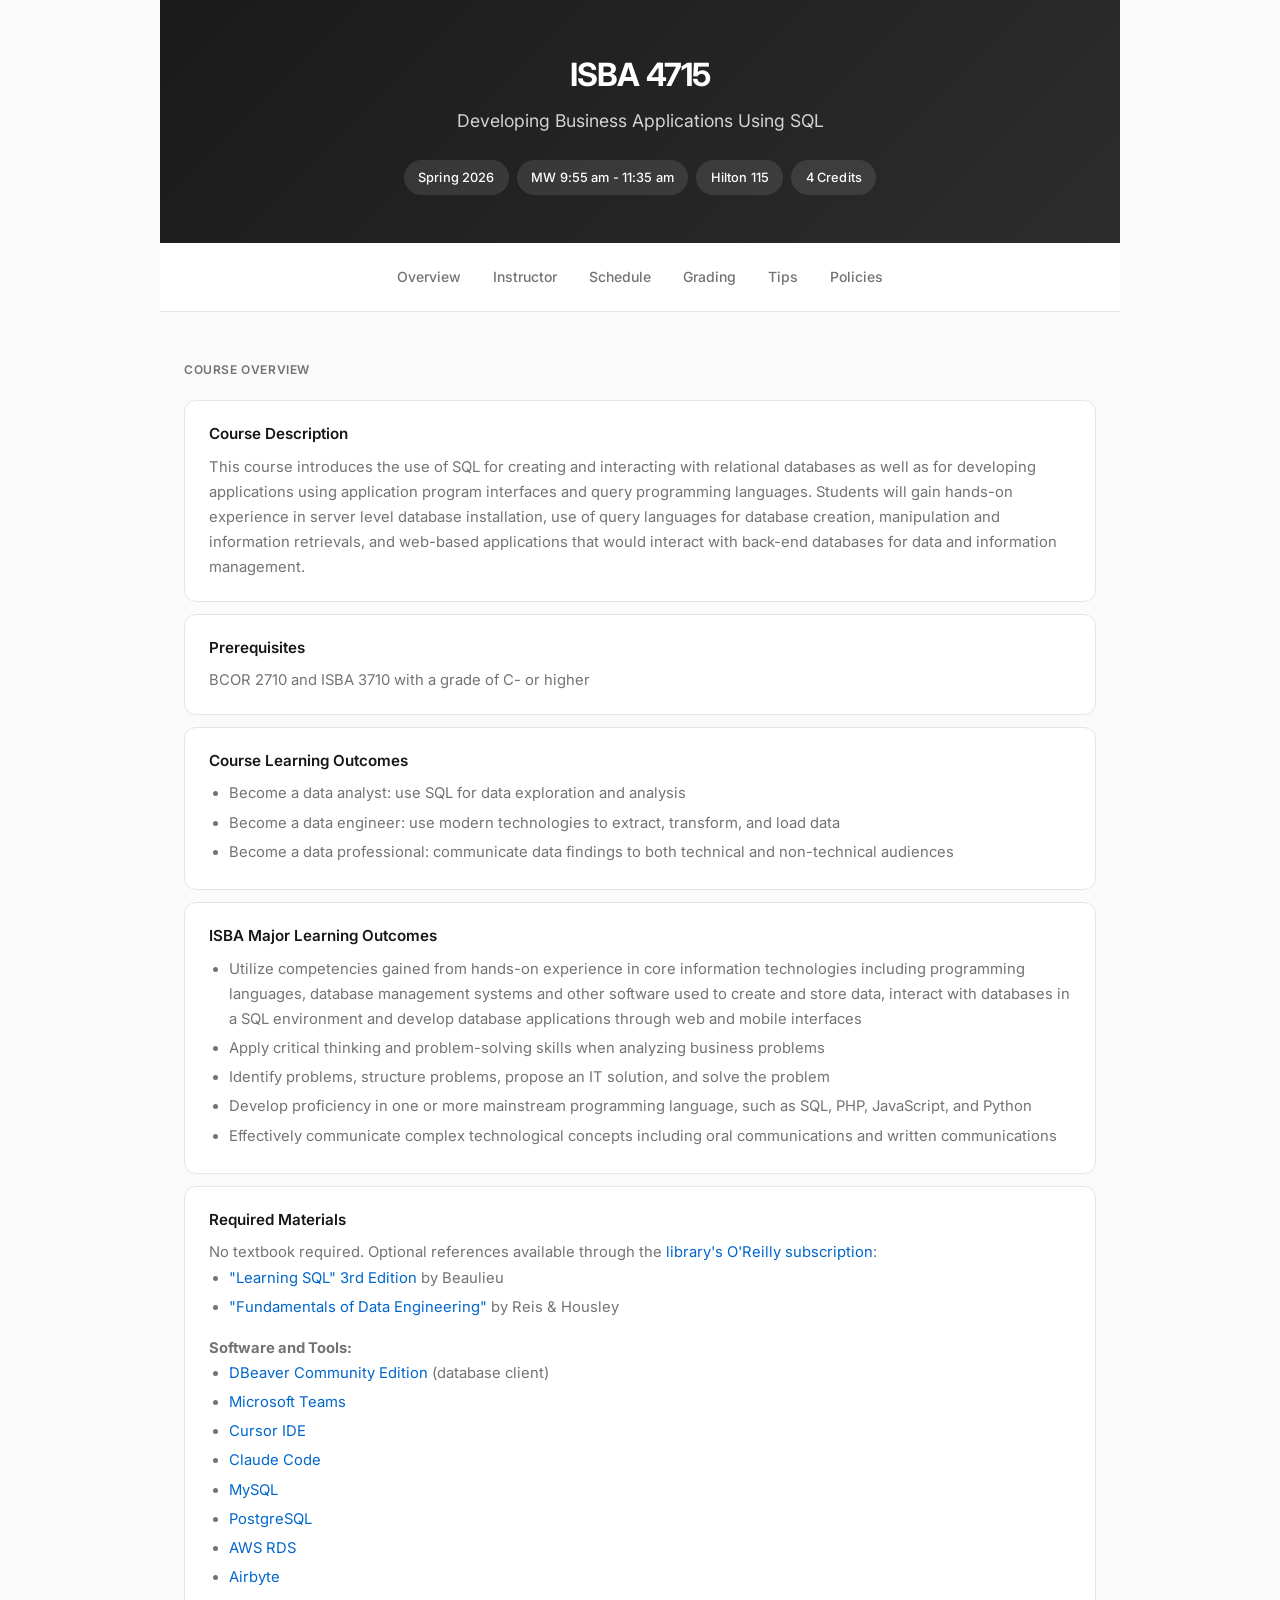
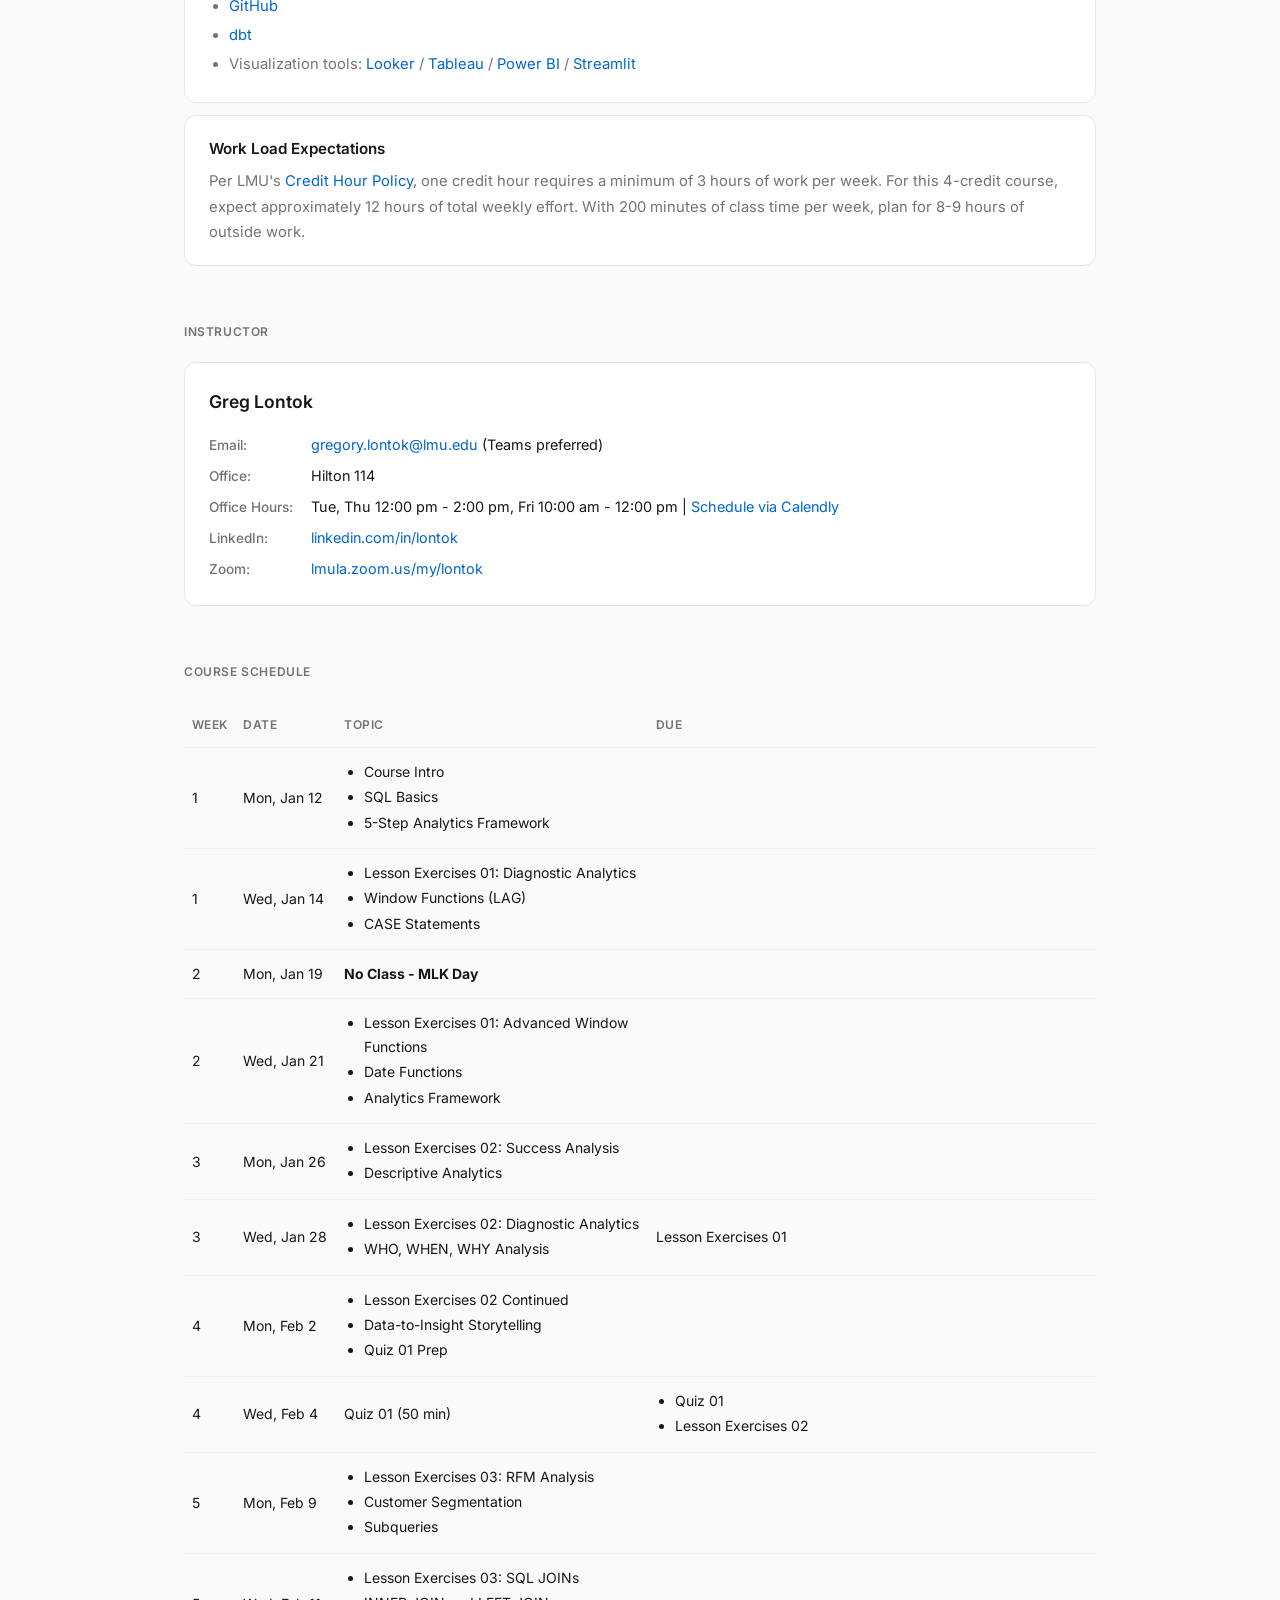
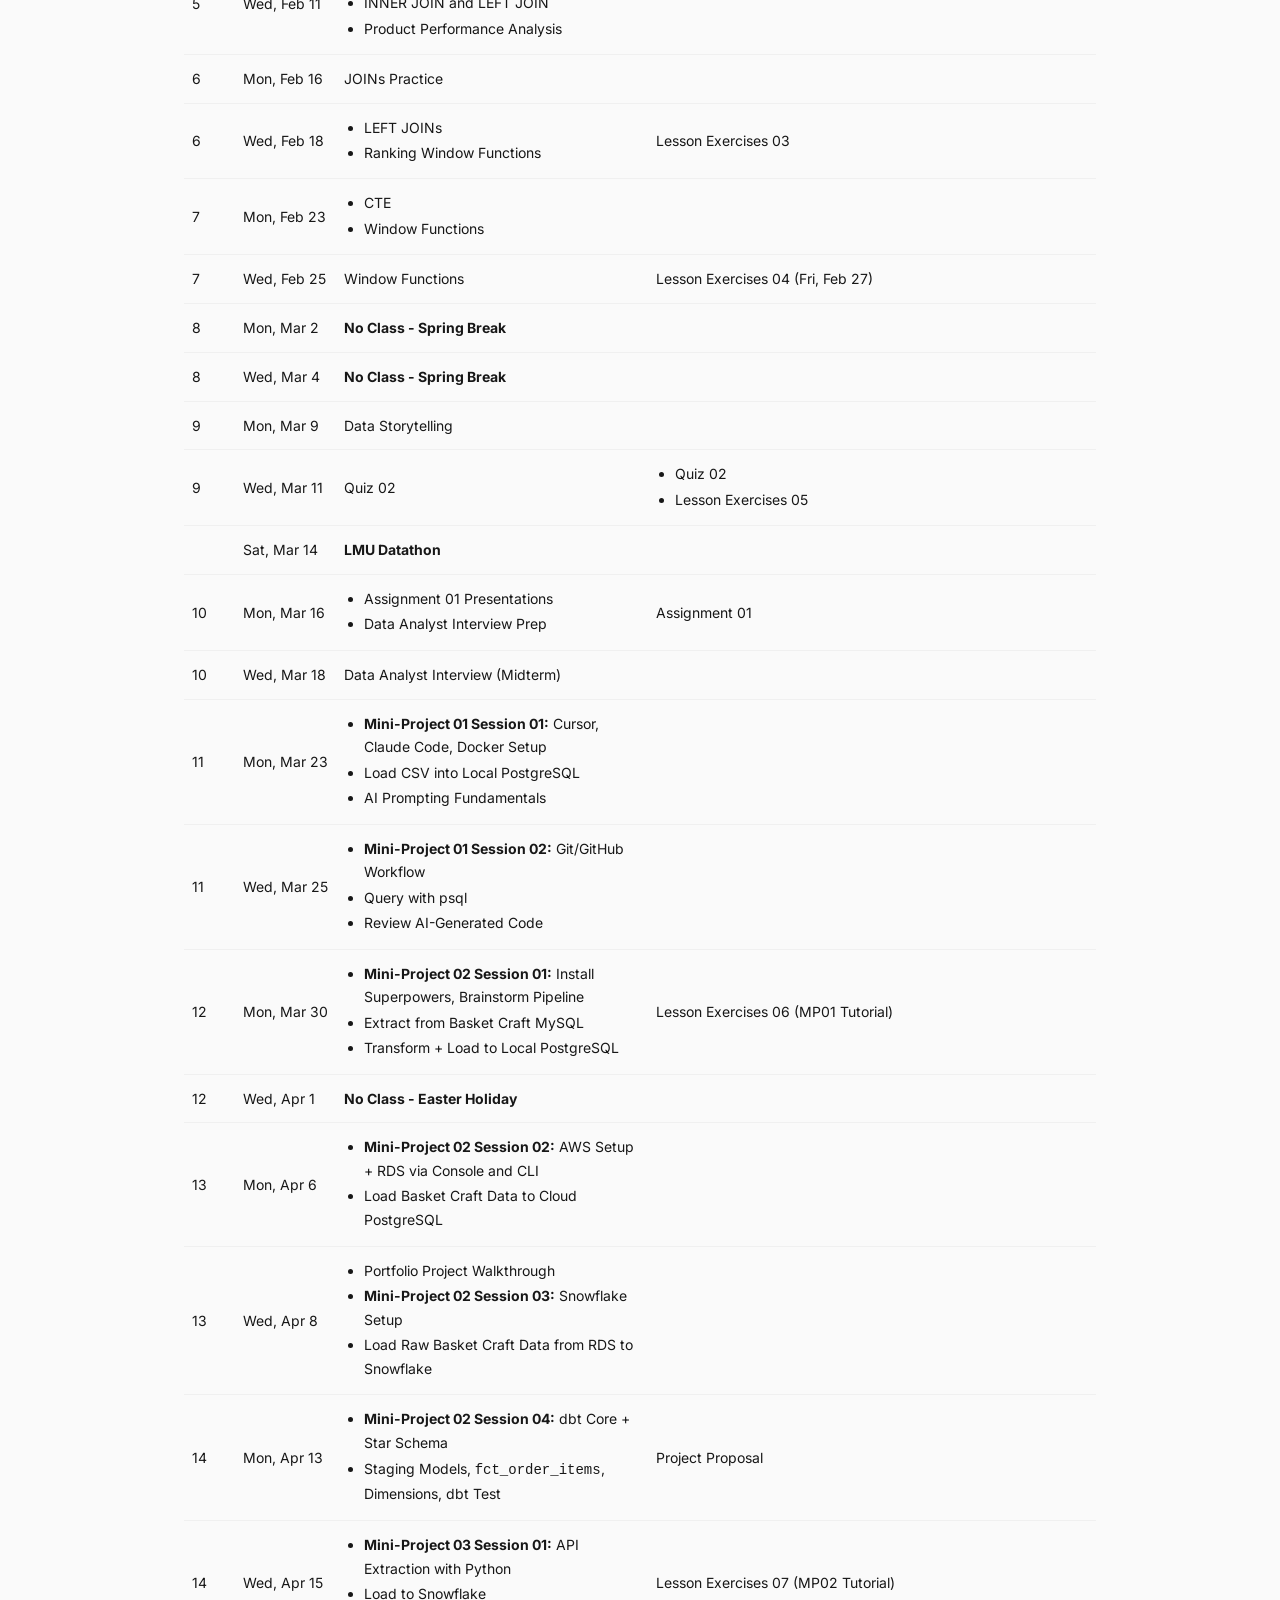
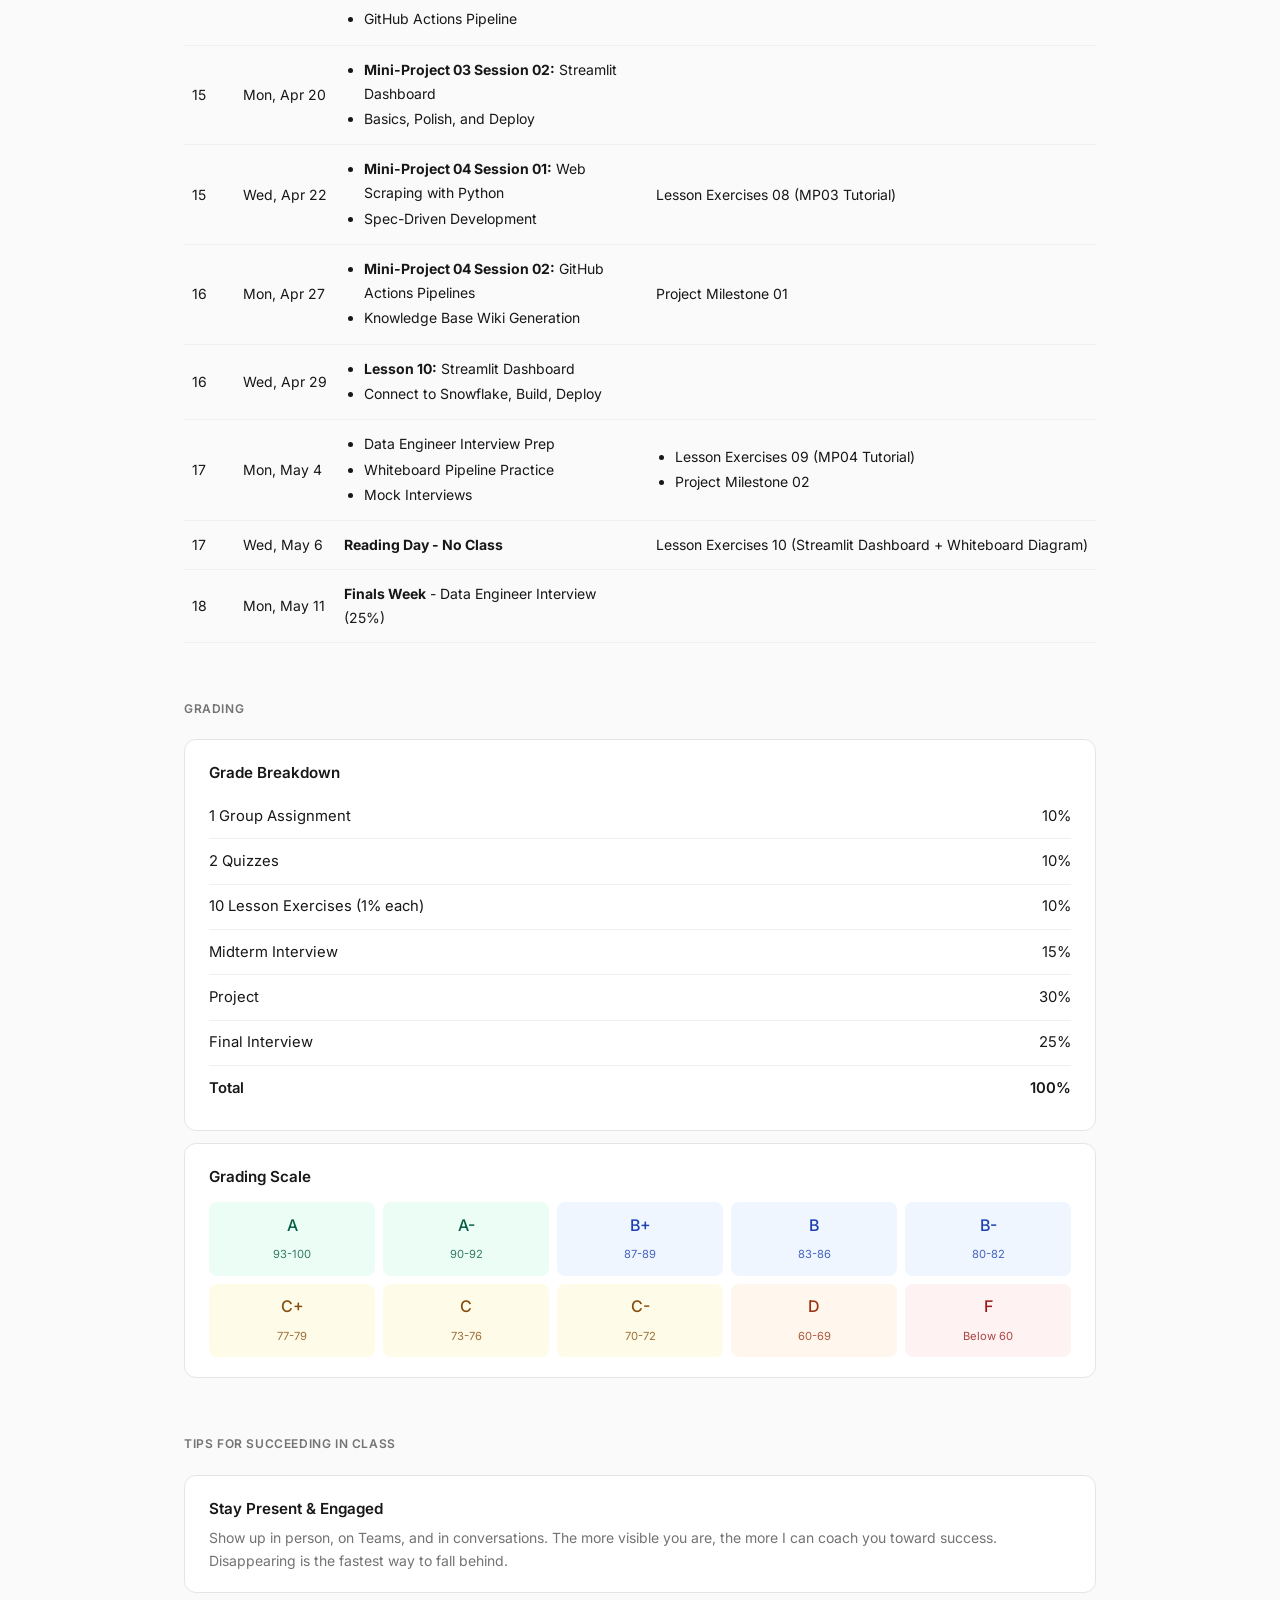
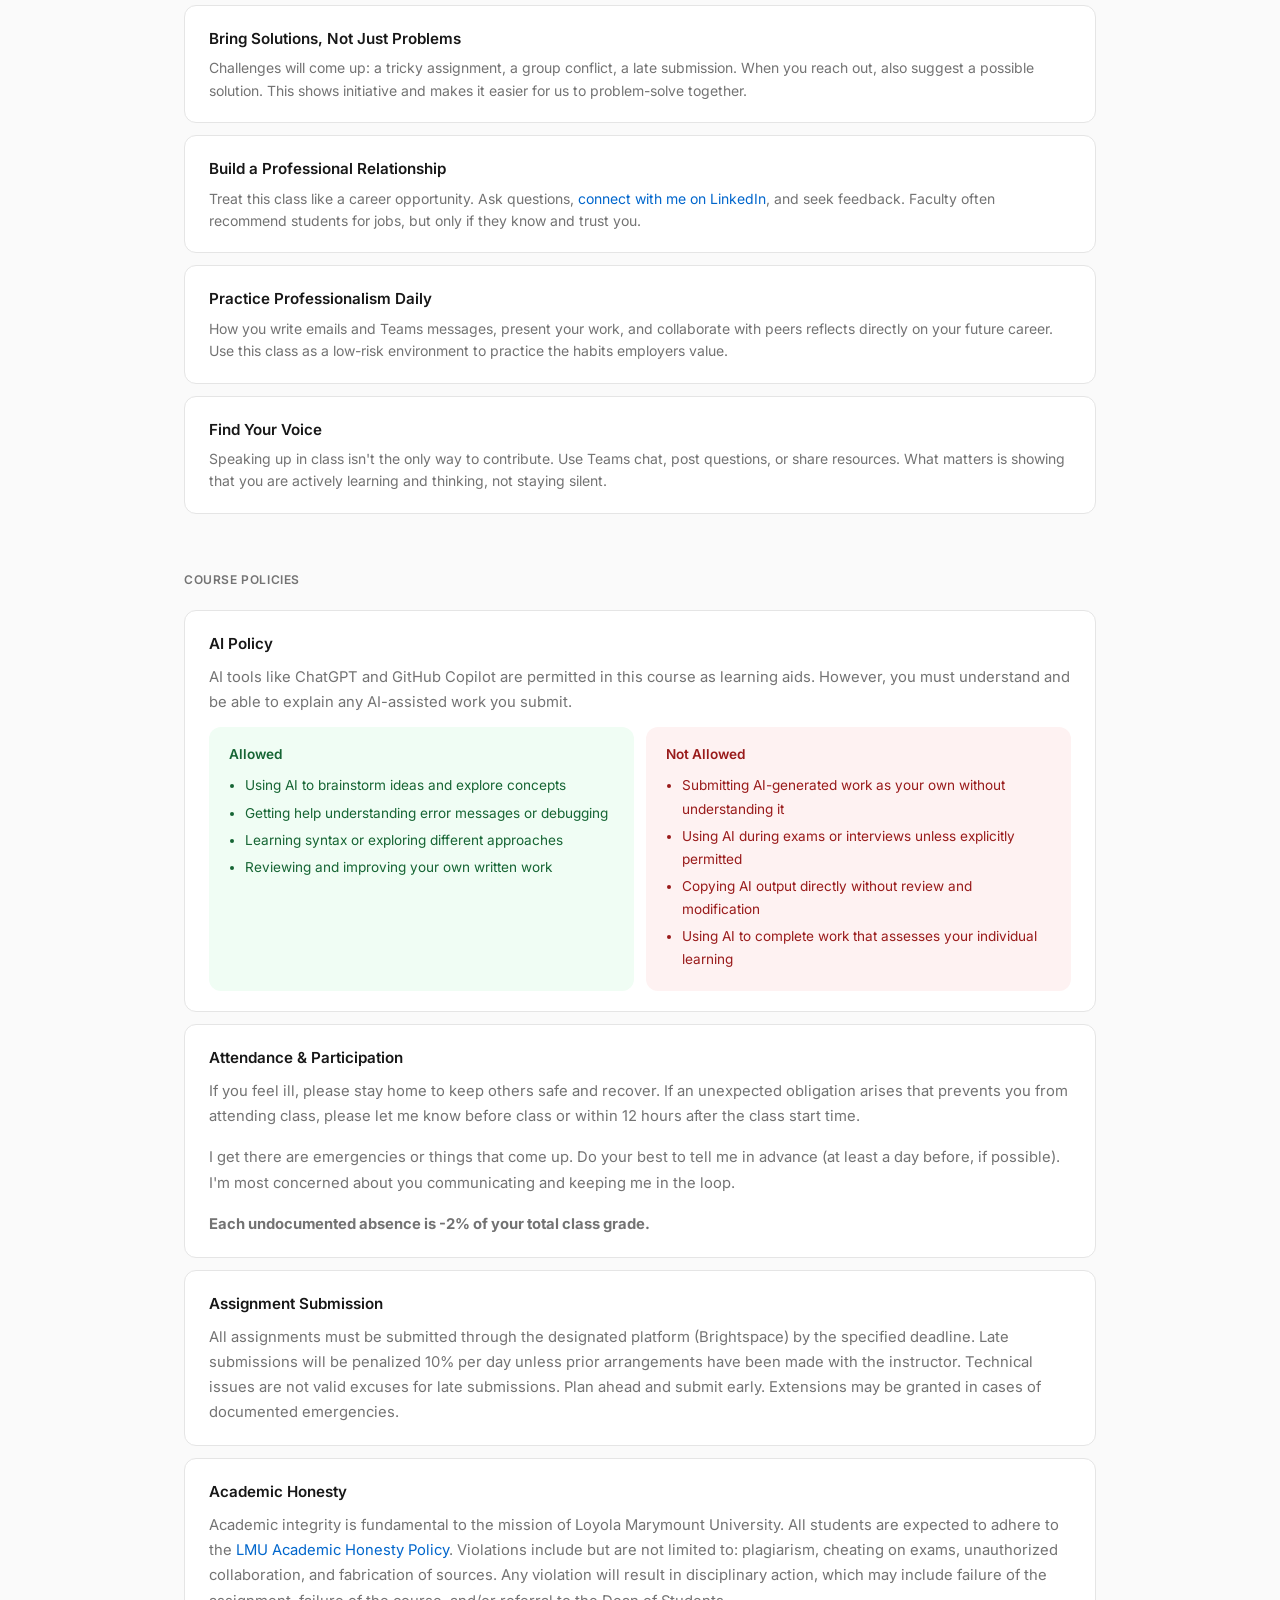
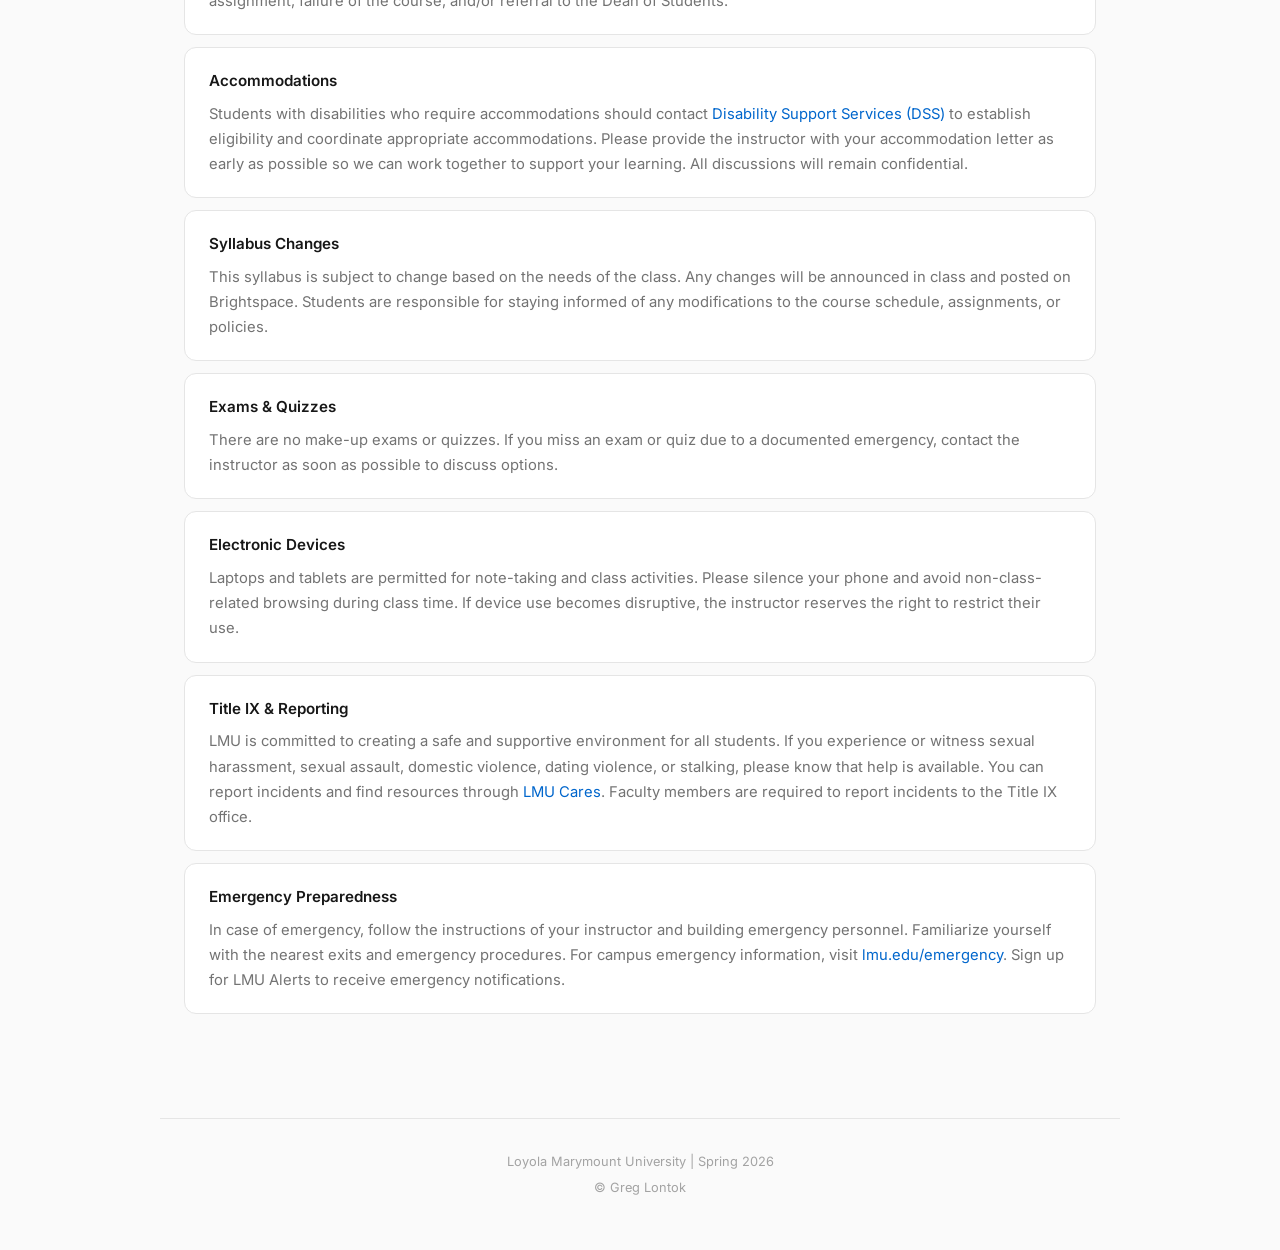
==== commit c9ca8671: "Lesson 09: add Session 02 (GitHub Actions + Knowledge Base Wiki) Tomorrow's class (Mon Apr 27) exten" ====
--- a/index.html
+++ b/index.html
@@ -799,13 +799,13 @@
                         <tr>
                             <td>16</td>
                             <td>Mon, Apr 27</td>
-                            <td><ul><li><strong>Mini-Project 04 Session 02:</strong> Vector Database + Embeddings</li><li>RAG Architecture</li></ul></td>
+                            <td><ul><li><strong>Mini-Project 04 Session 02:</strong> GitHub Actions Pipelines</li><li>Knowledge Base Wiki Generation</li></ul></td>
                             <td>Project Milestone 01</td>
                         </tr>
                         <tr>
                             <td>16</td>
                             <td>Wed, Apr 29</td>
-                            <td><ul><li><strong>Mini-Project 04 Session 03:</strong> LangChain + Claude API</li><li>Build RAG Chatbot in Streamlit</li></ul></td>
+                            <td><ul><li><strong>Lesson 10:</strong> Streamlit Dashboard</li><li>Connect to Snowflake, Build, Deploy</li></ul></td>
                             <td></td>
                         </tr>
                         <!-- Interview Prep + Finals -->
@@ -819,13 +819,13 @@
                             <td>17</td>
                             <td>Wed, May 6</td>
                             <td><strong>Reading Day - No Class</strong></td>
-                            <td></td>
+                            <td>Lesson Exercises 10 (Streamlit Dashboard + Whiteboard Diagram)</td>
                         </tr>
                         <tr>
                             <td>18</td>
                             <td>Mon, May 11</td>
                             <td><strong>Finals Week</strong> - Data Engineer Interview (25%)</td>
-                            <td>Lesson Exercises 10 (Whiteboard Diagram)</td>
+                            <td></td>
                         </tr>
                     </tbody>
                 </table>
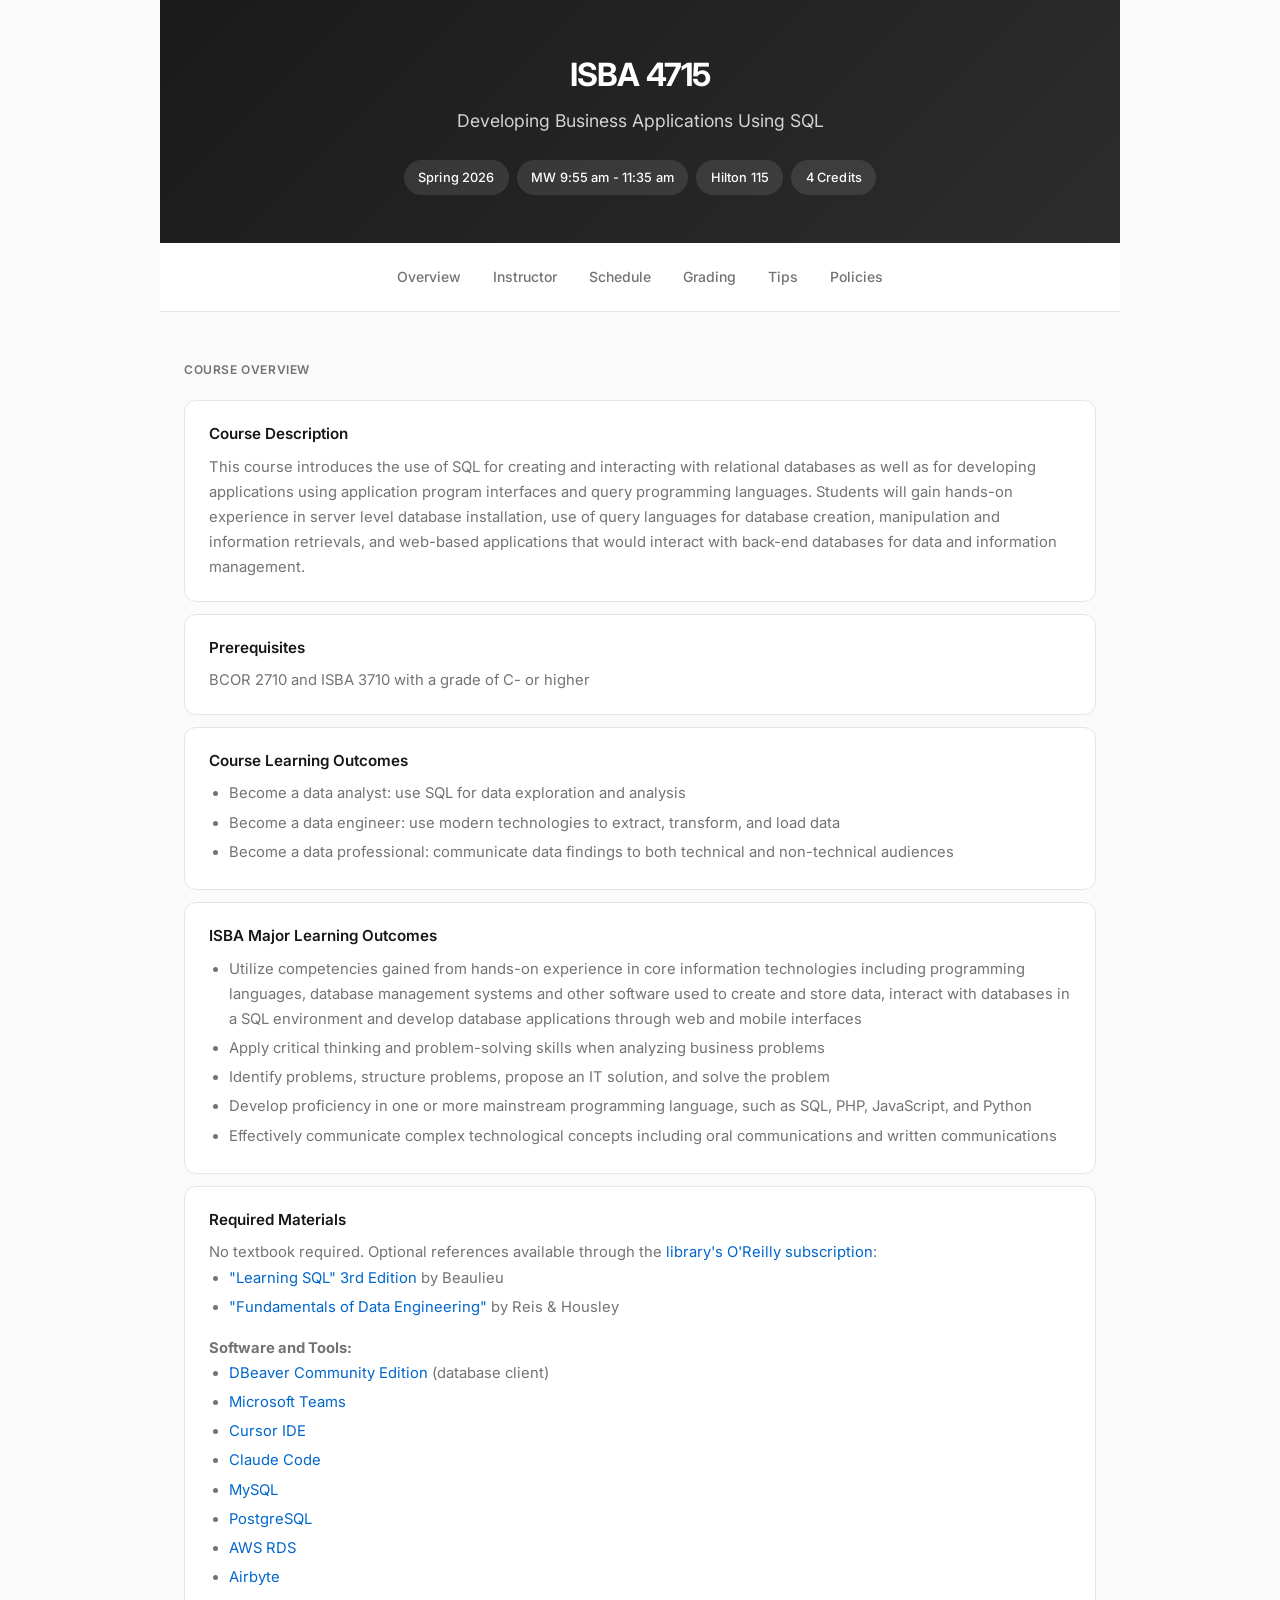
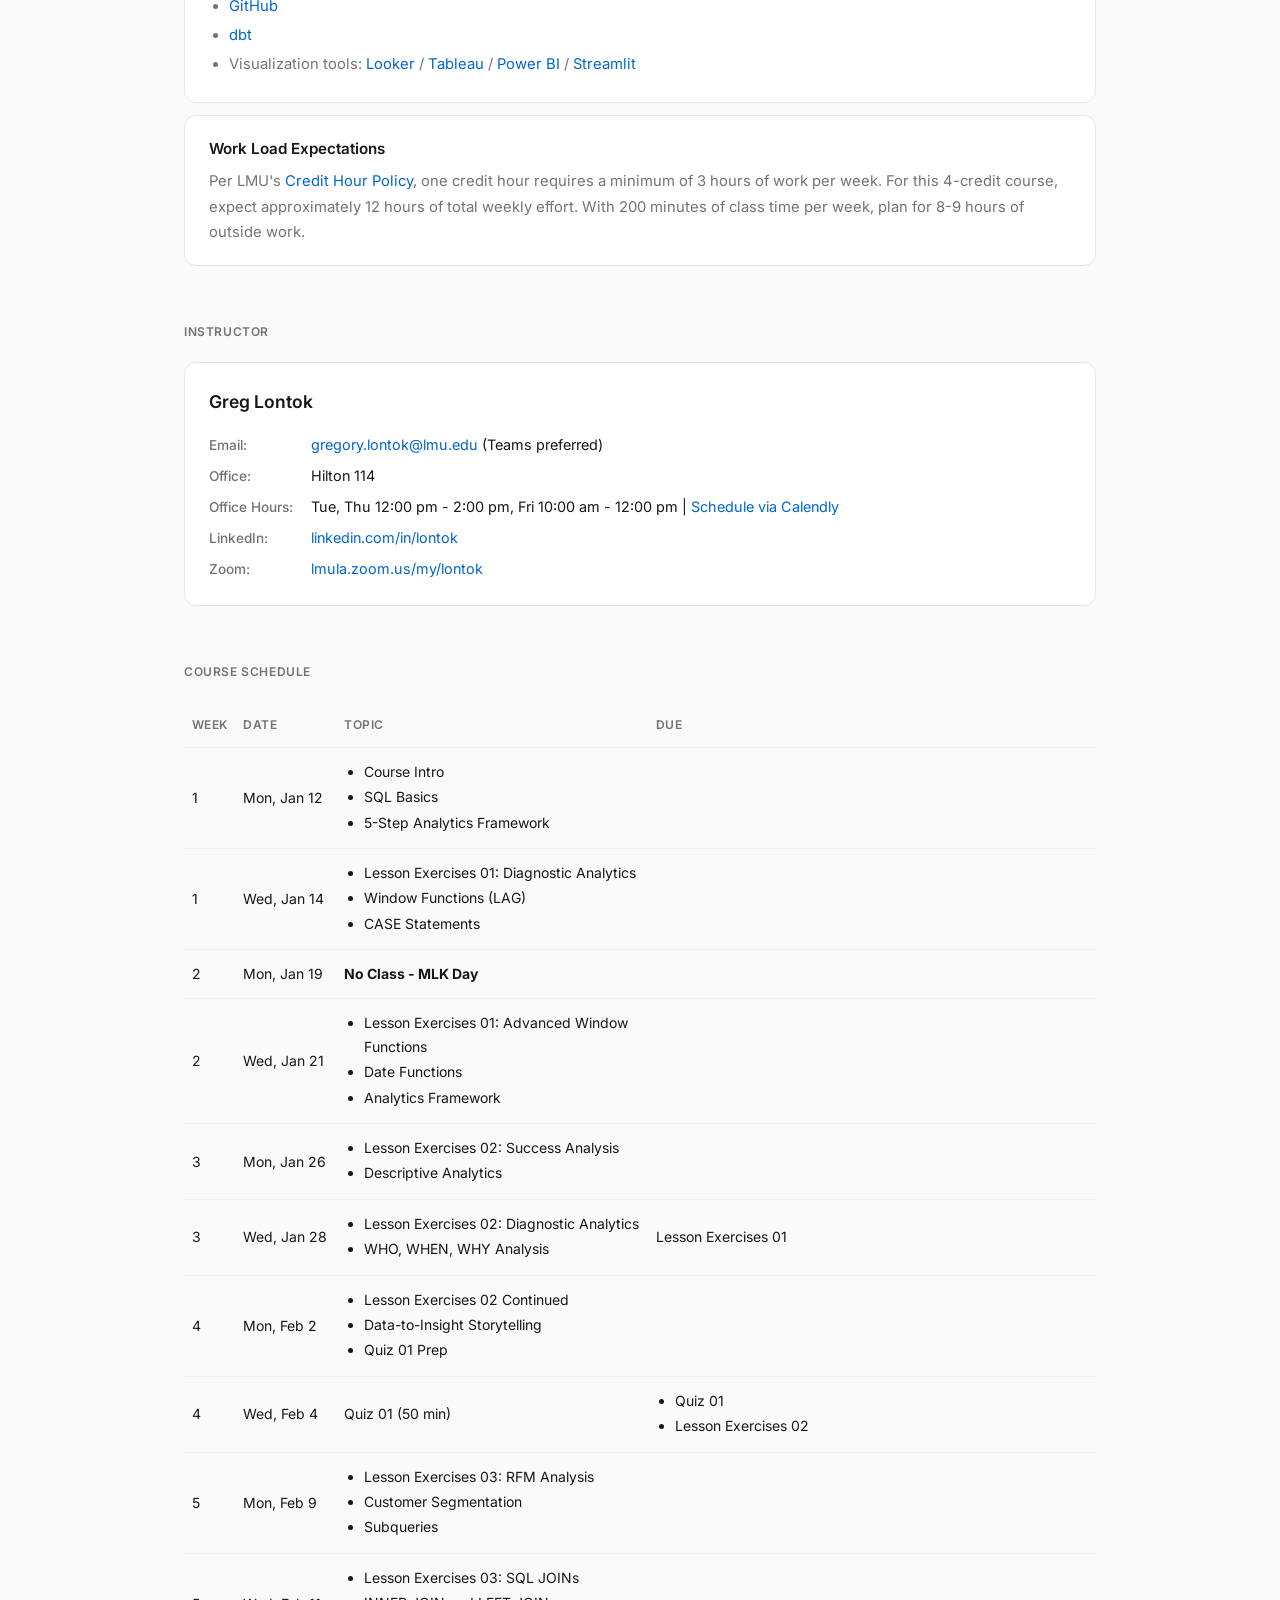
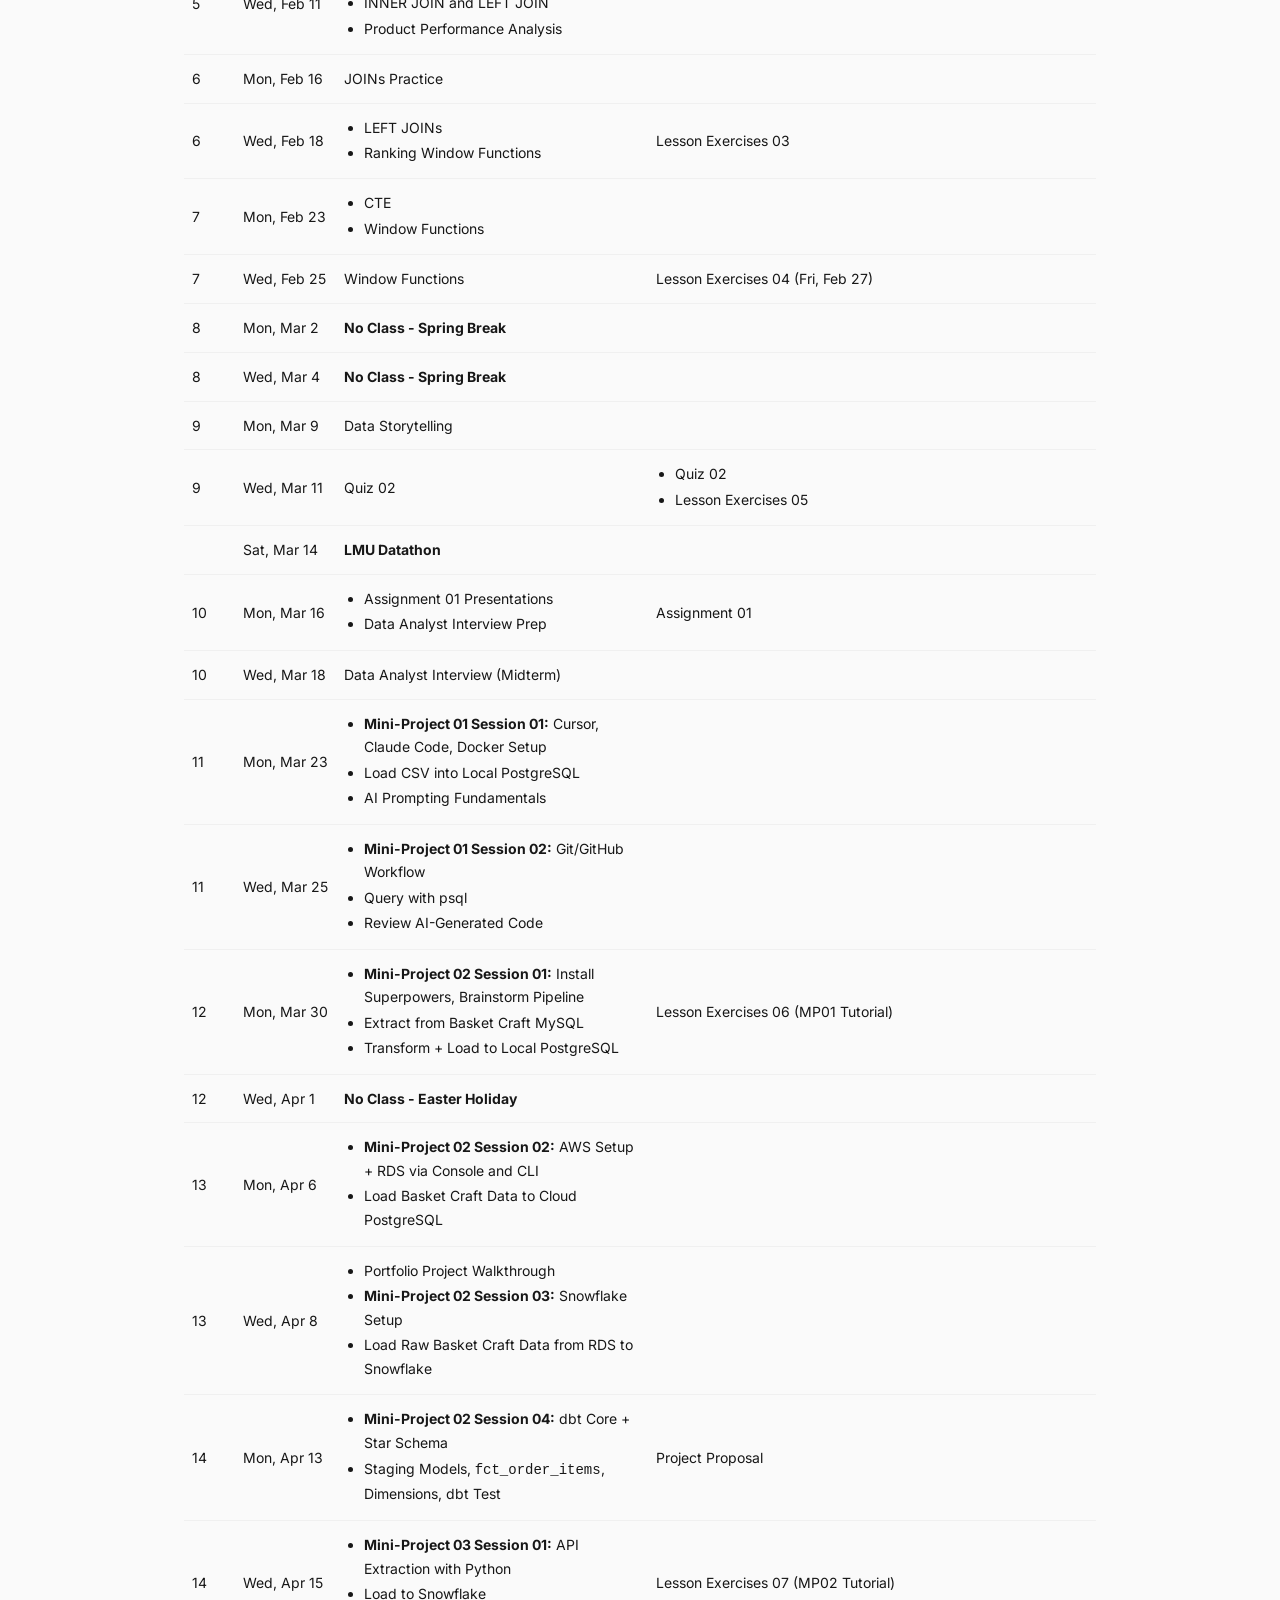
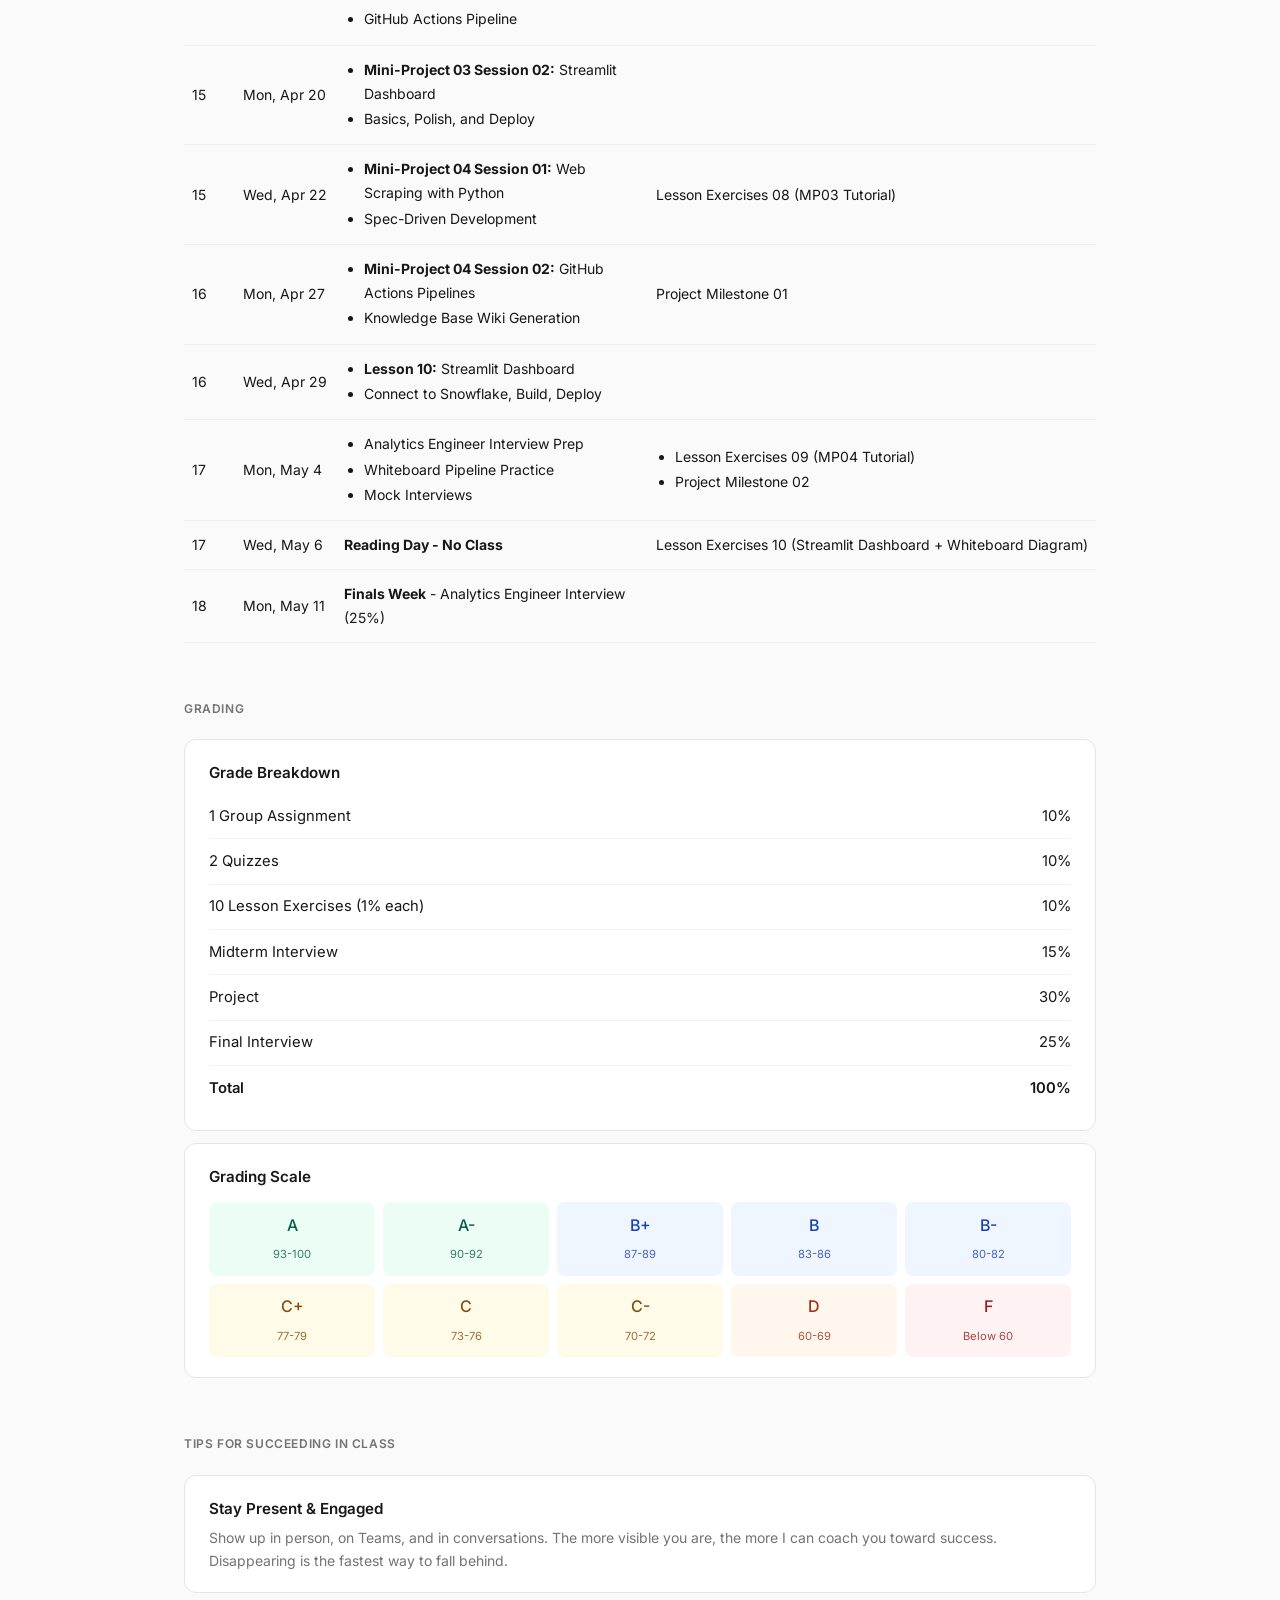
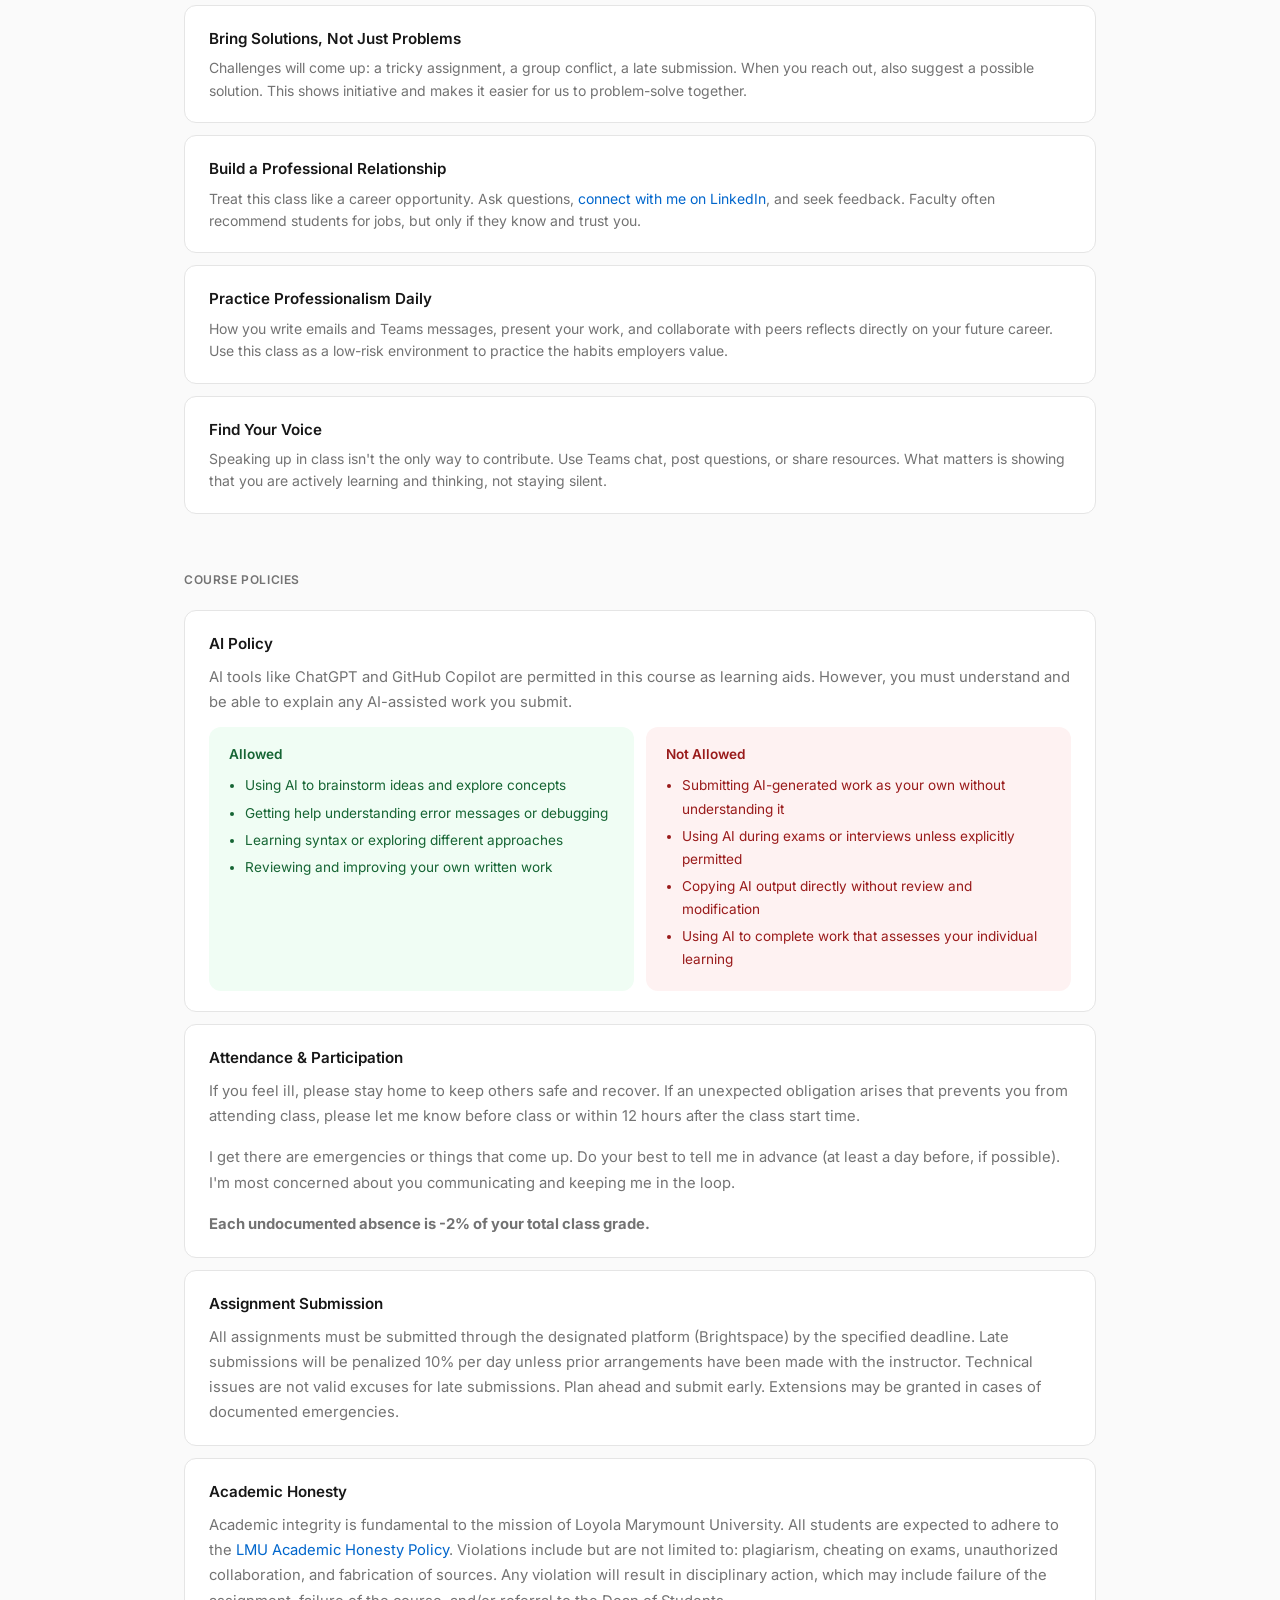
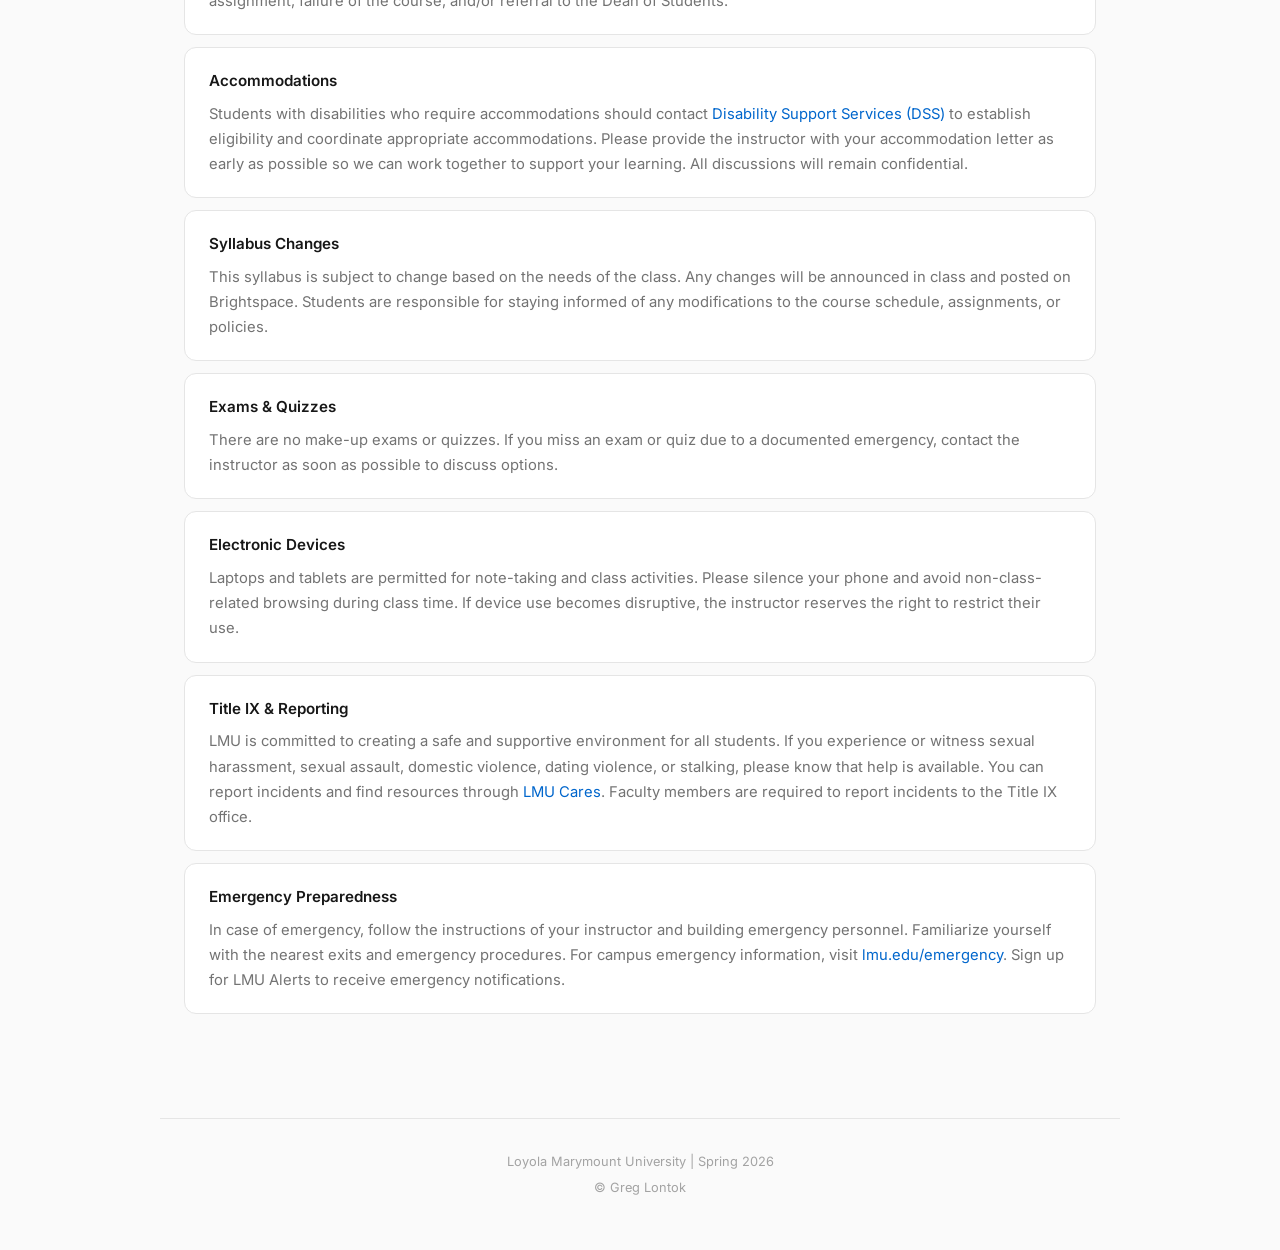
==== commit 3fd48930: "rename: data engineer interview -> analytics engineer interview" ====
--- a/index.html
+++ b/index.html
@@ -812,7 +812,7 @@
                         <tr>
                             <td>17</td>
                             <td>Mon, May 4</td>
-                            <td><ul><li>Data Engineer Interview Prep</li><li>Whiteboard Pipeline Practice</li><li>Mock Interviews</li></ul></td>
+                            <td><ul><li>Analytics Engineer Interview Prep</li><li>Whiteboard Pipeline Practice</li><li>Mock Interviews</li></ul></td>
                             <td><ul><li>Lesson Exercises 09 (MP04 Tutorial)</li><li>Project Milestone 02</li></ul></td>
                         </tr>
                         <tr>
@@ -824,7 +824,7 @@
                         <tr>
                             <td>18</td>
                             <td>Mon, May 11</td>
-                            <td><strong>Finals Week</strong> - Data Engineer Interview (25%)</td>
+                            <td><strong>Finals Week</strong> - Analytics Engineer Interview (25%)</td>
                             <td></td>
                         </tr>
                     </tbody>
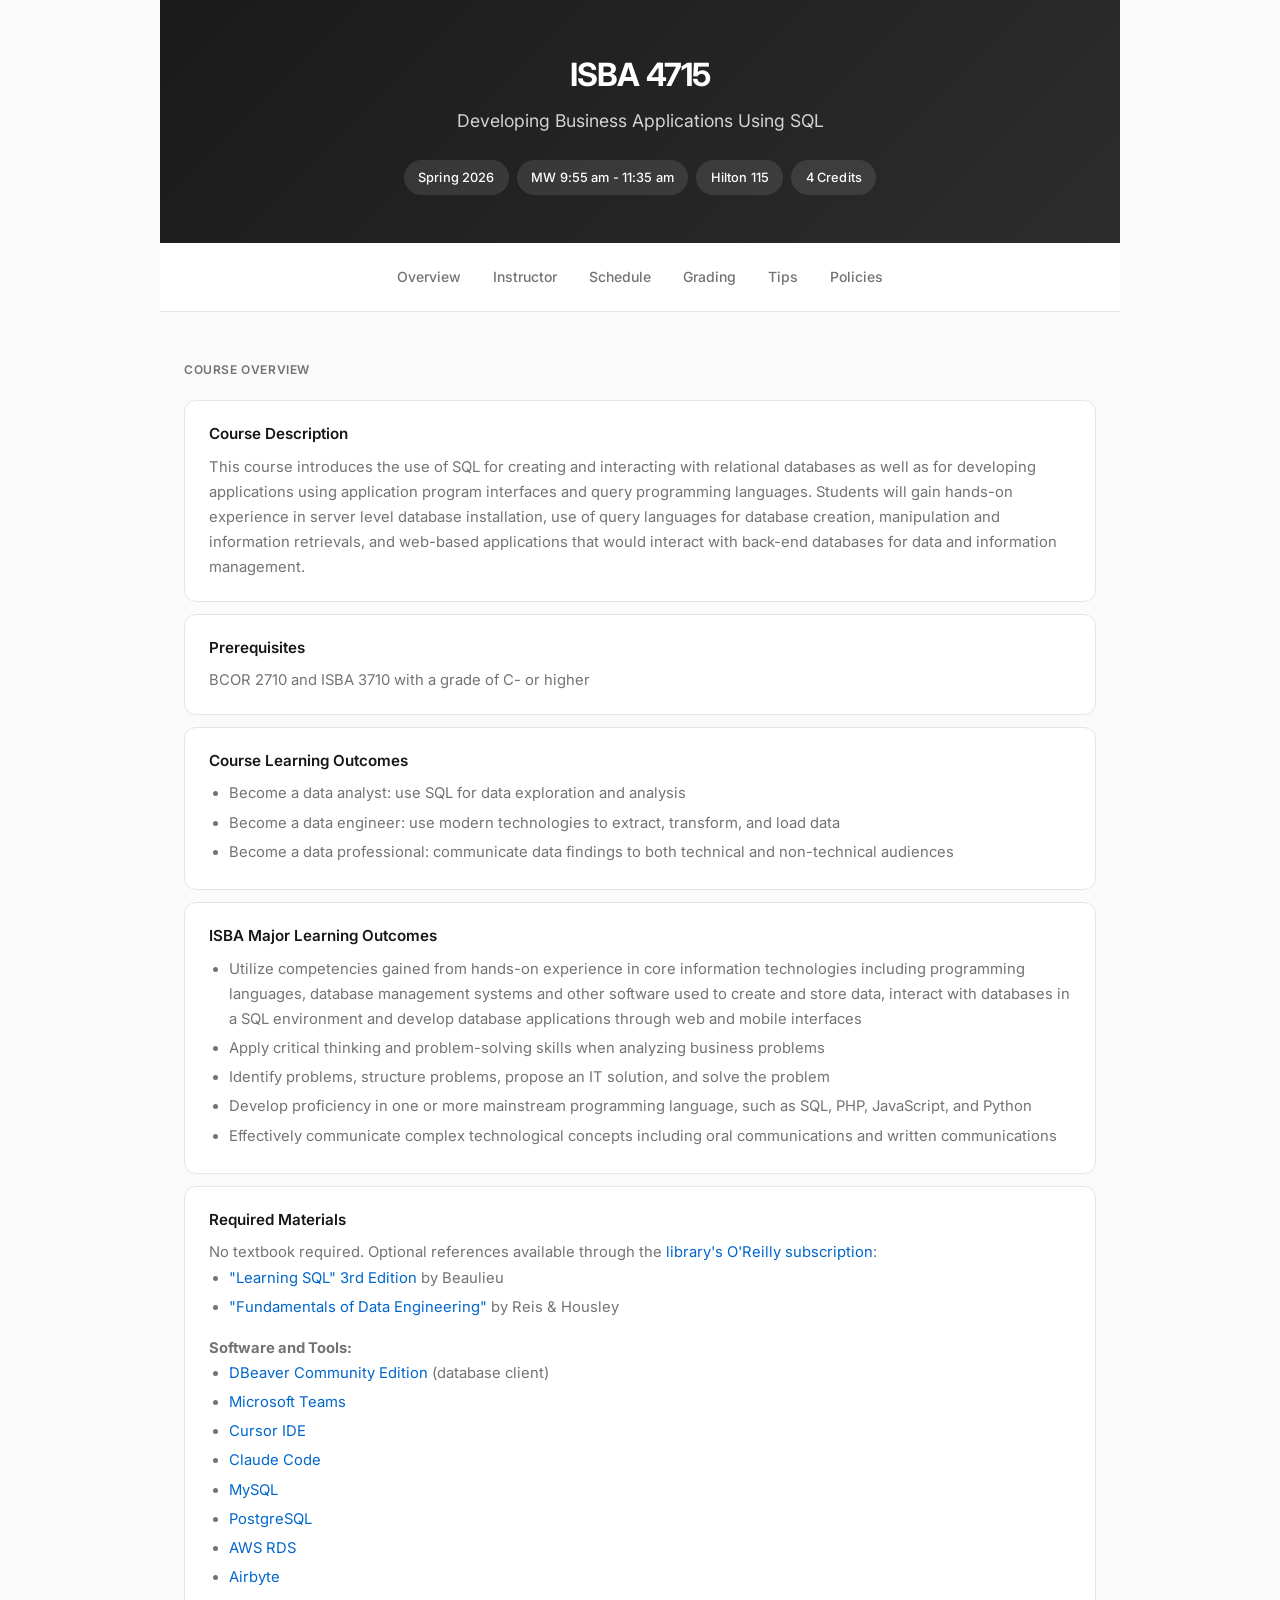
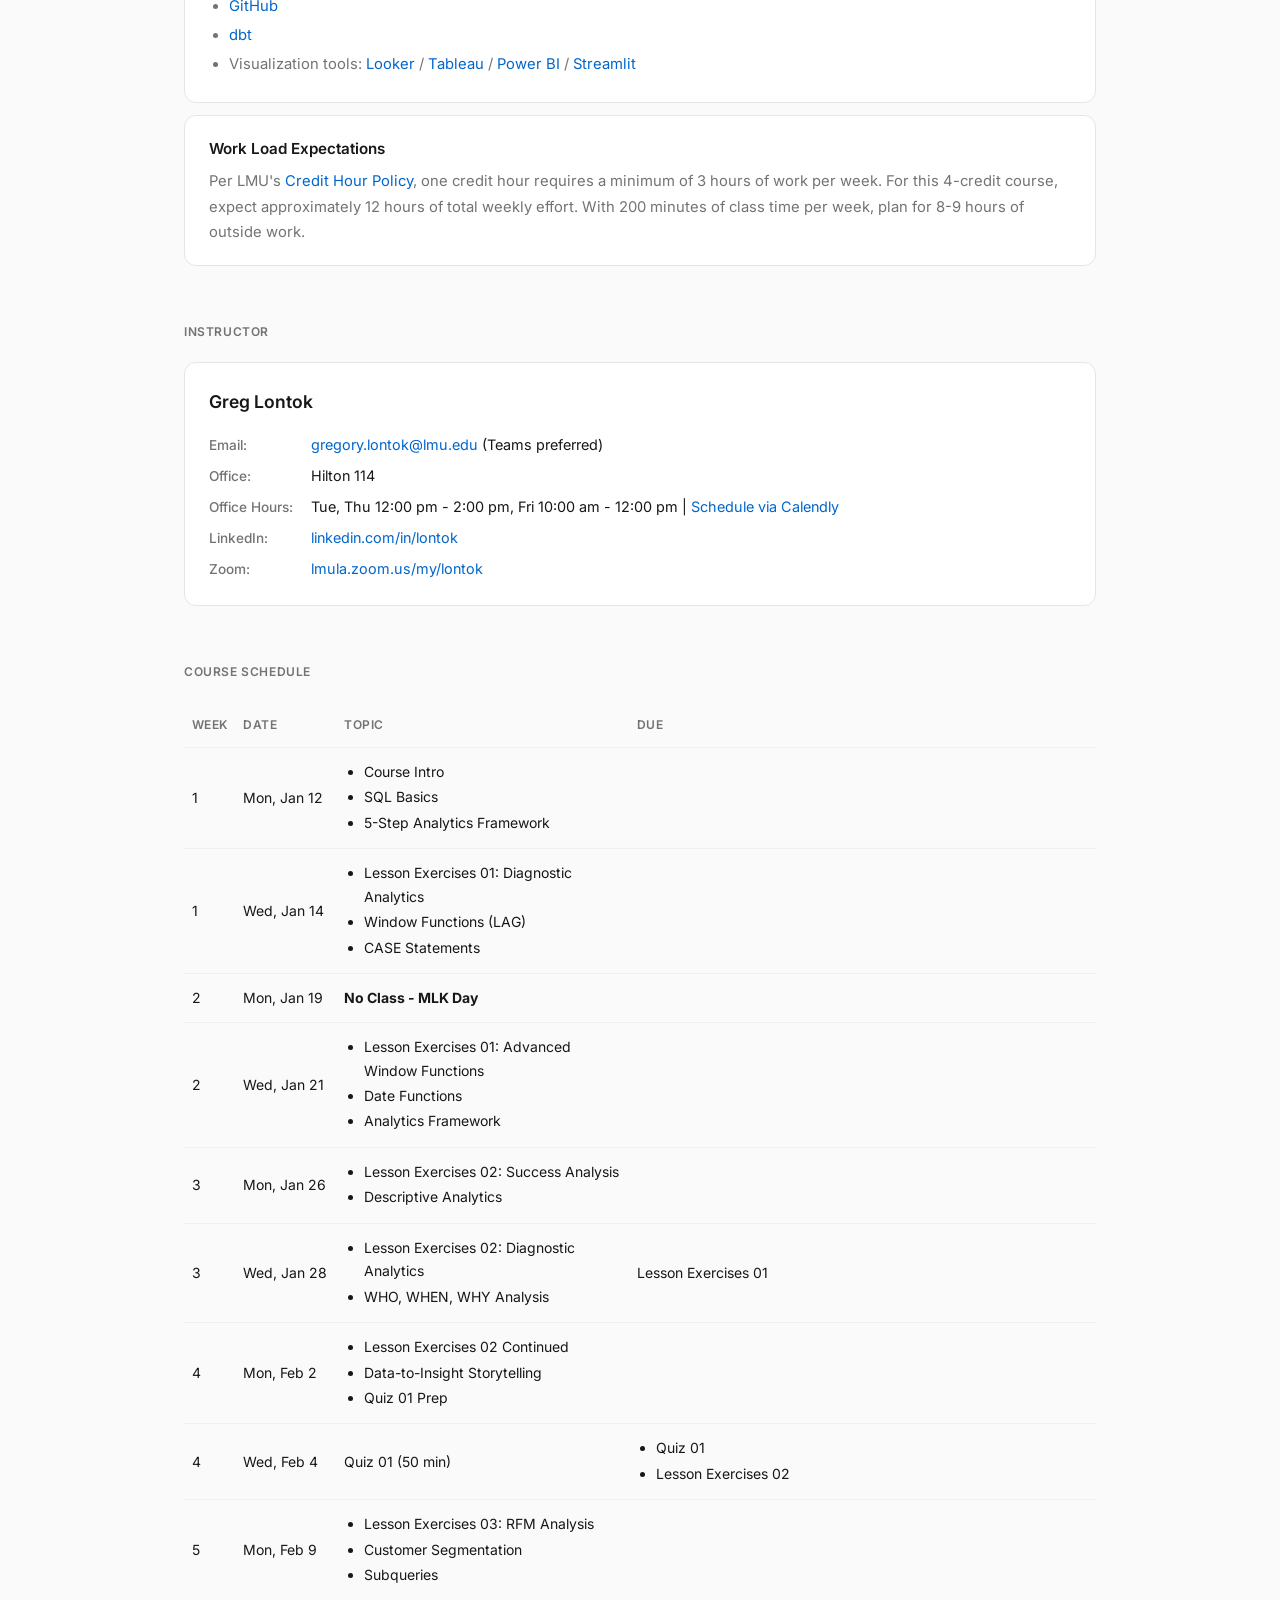
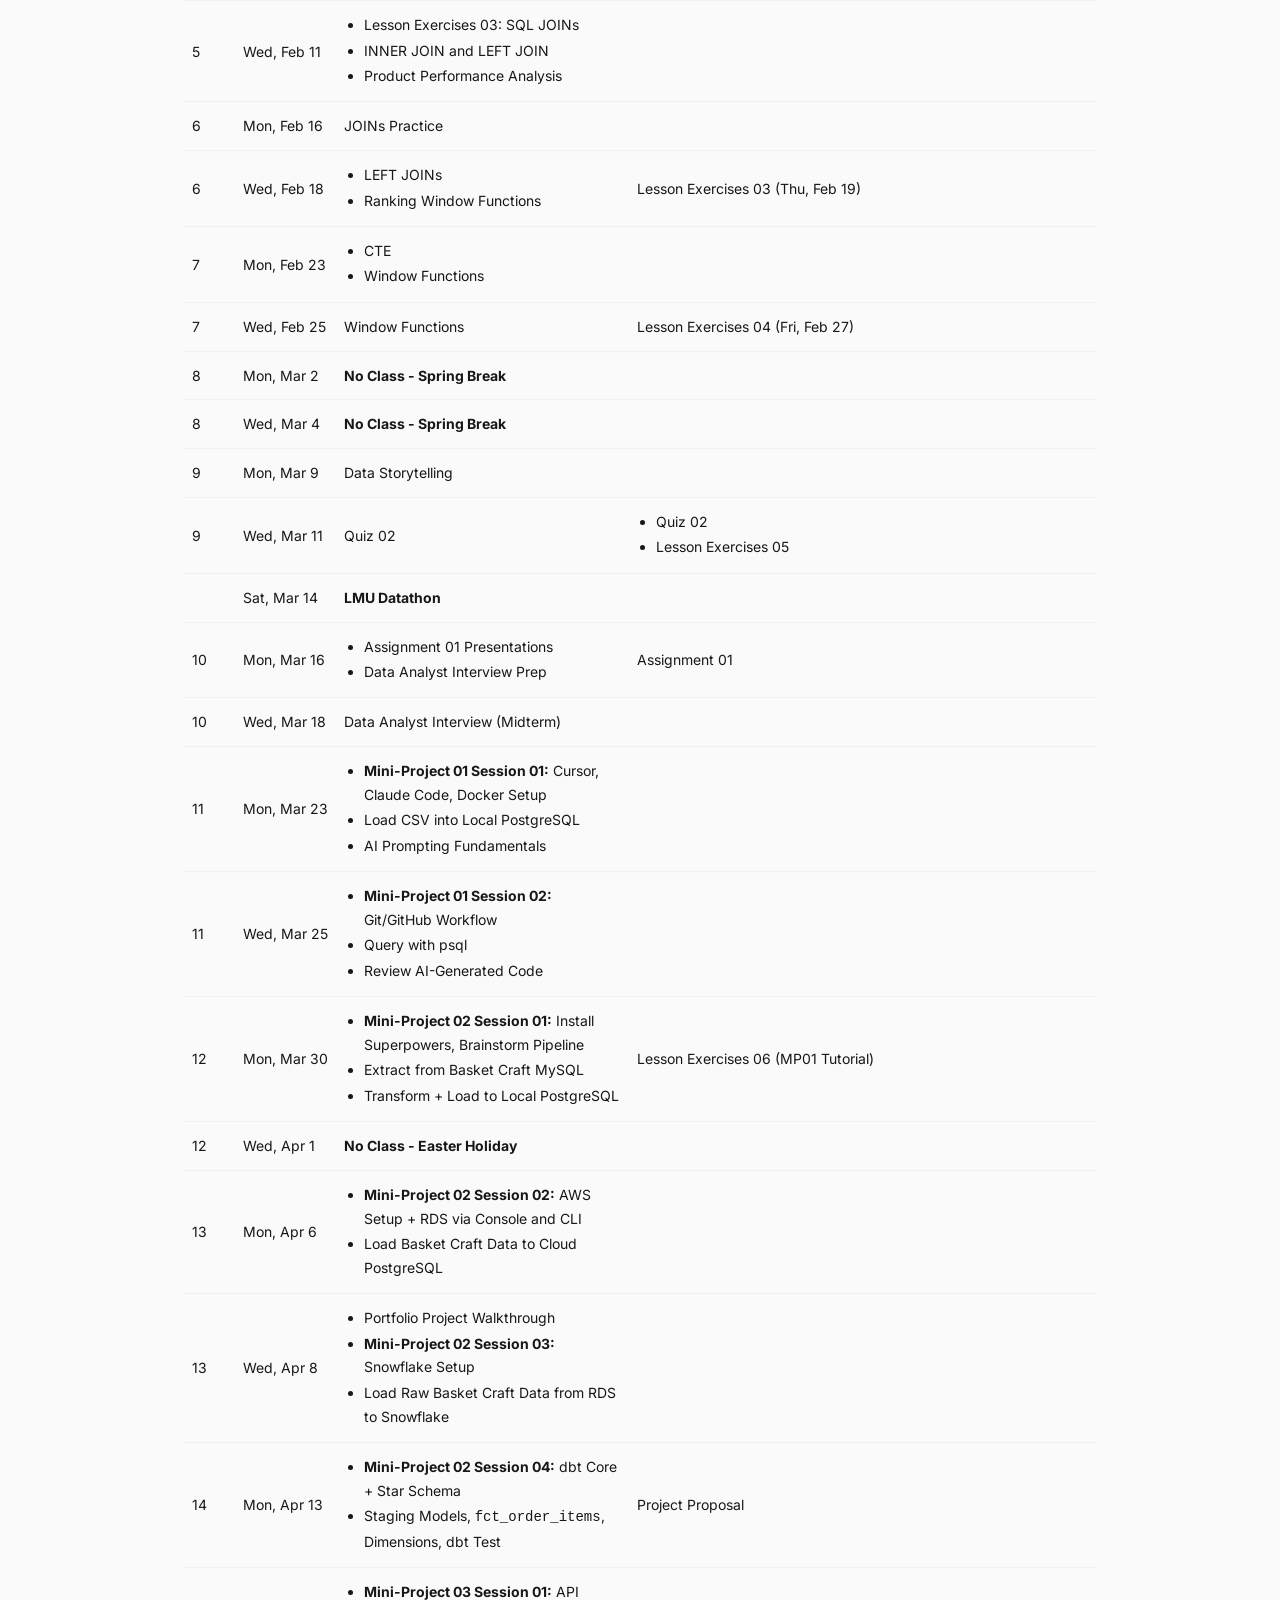
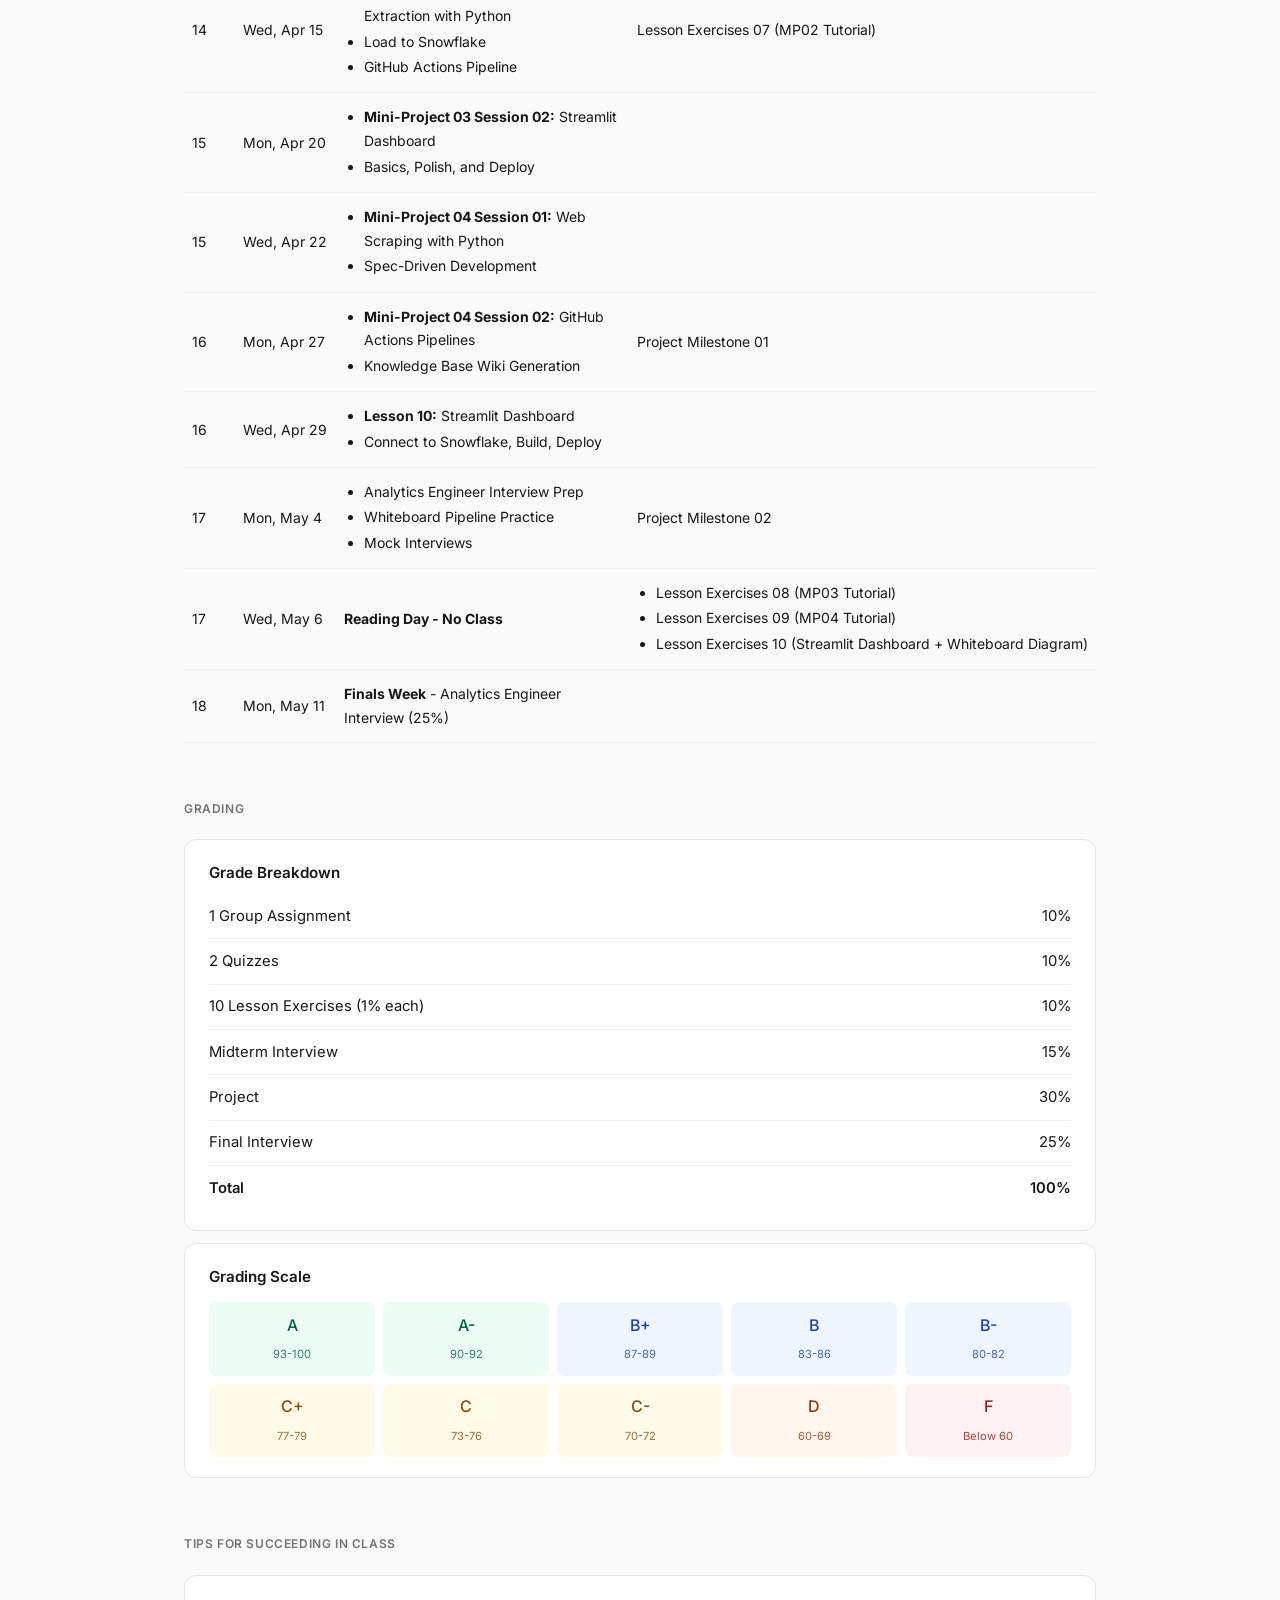
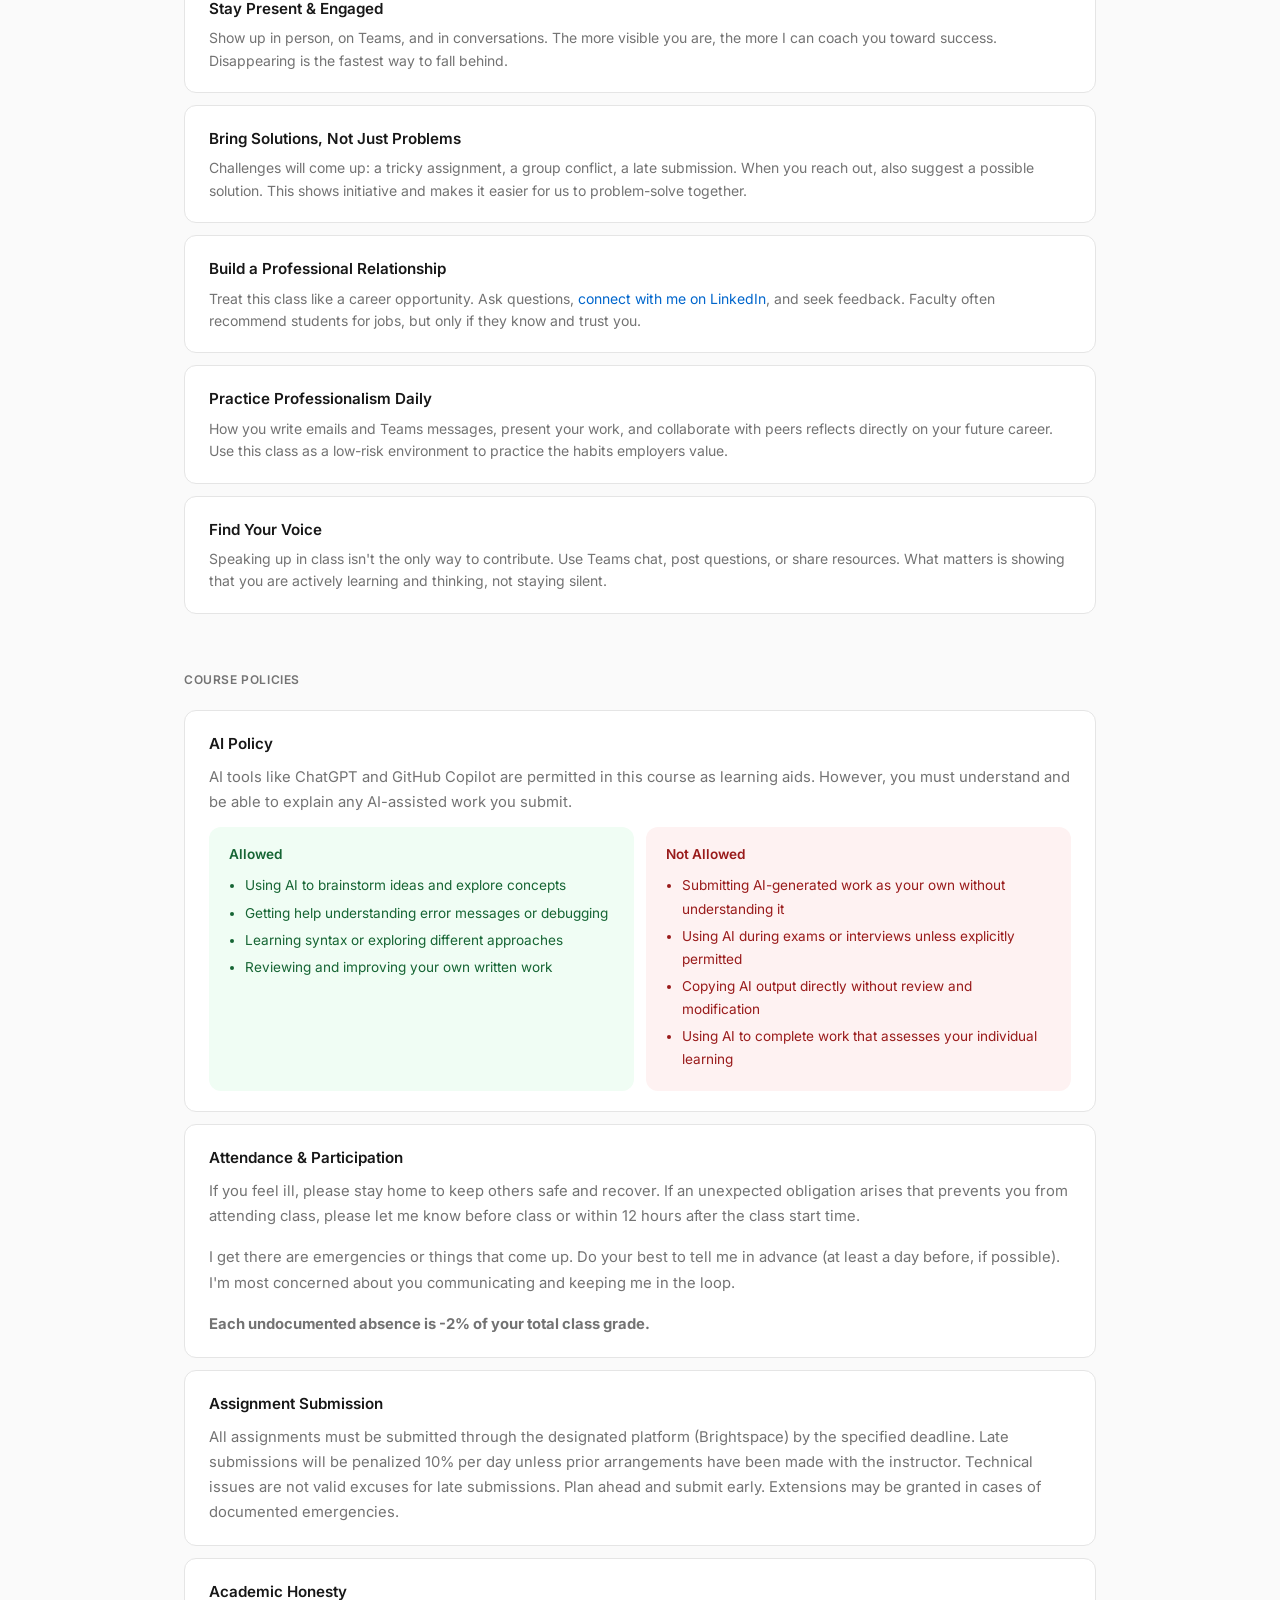
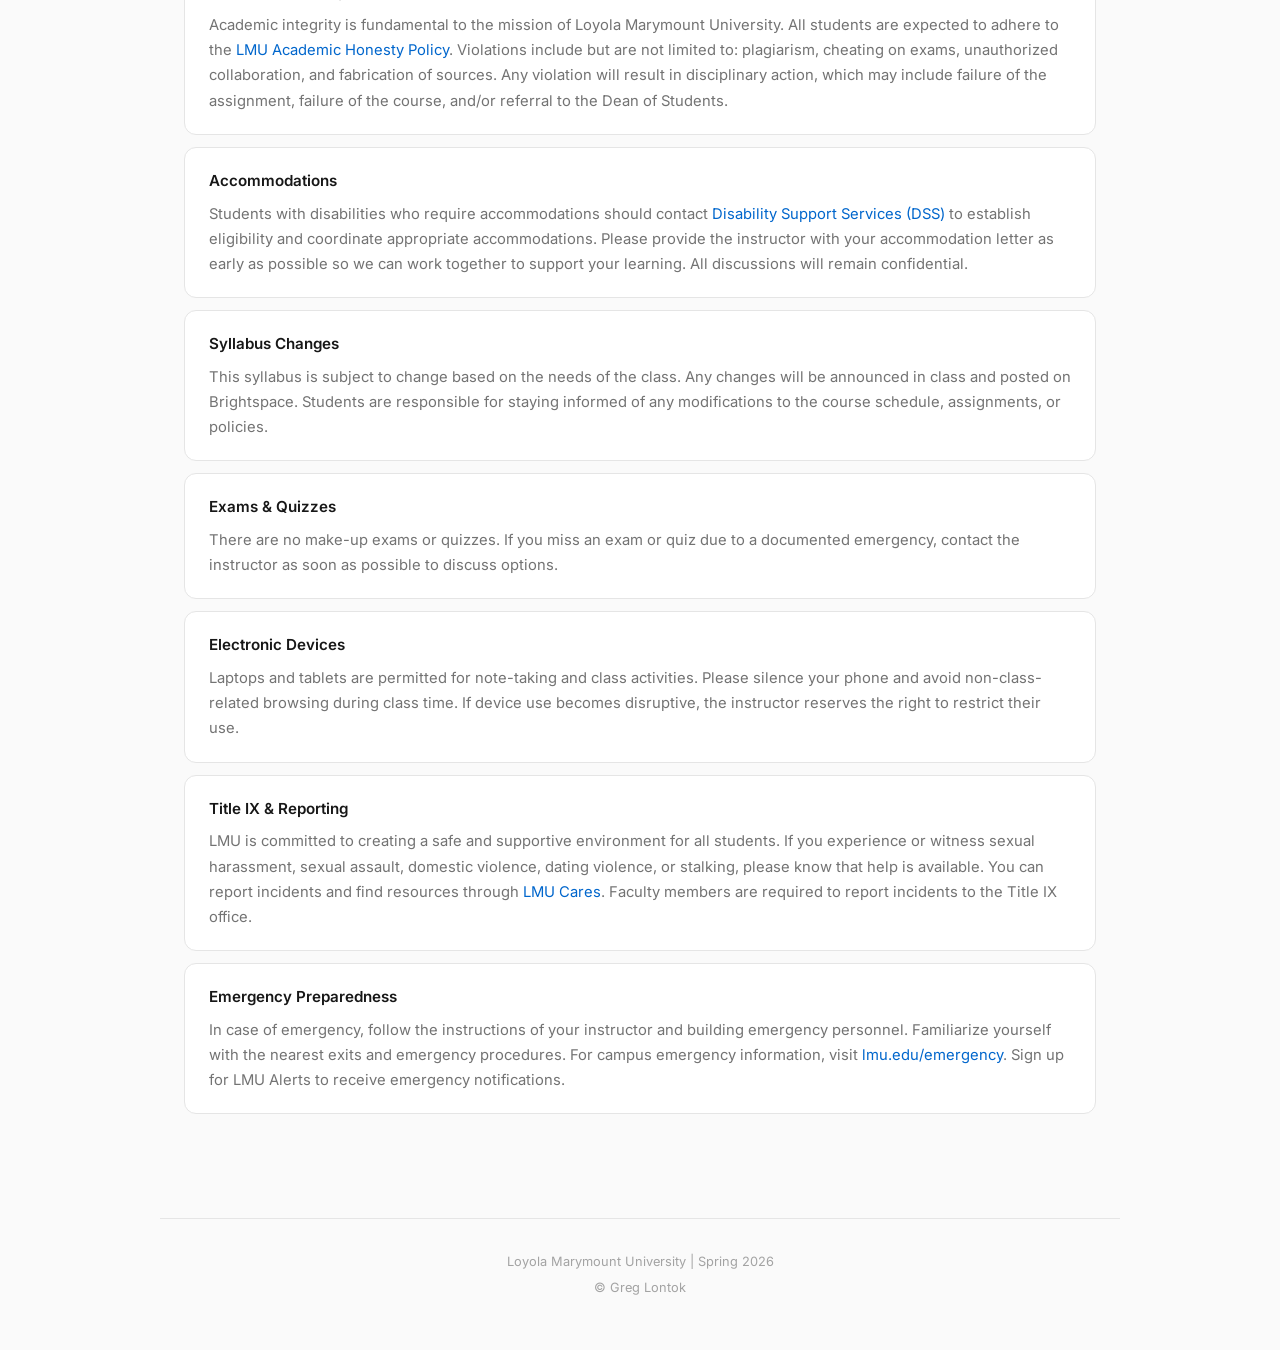
==== commit 8bb37636: "chore(syllabus): reconcile course schedule with second-half pivot - HTML comments updated to match a" ====
--- a/index.html
+++ b/index.html
@@ -676,7 +676,7 @@
                             <td>6</td>
                             <td>Wed, Feb 18</td>
                             <td><ul><li>LEFT JOINs</li><li>Ranking Window Functions</li></ul></td>
-                            <td>Lesson Exercises 03</td>
+                            <td>Lesson Exercises 03 (Thu, Feb 19)</td>
                         </tr>
                         <tr>
                             <td>7</td>
@@ -776,7 +776,7 @@
                             <td><ul><li><strong>Mini-Project 02 Session 04:</strong> dbt Core + Star Schema</li><li>Staging Models, <code>fct_order_items</code>, Dimensions, dbt Test</li></ul></td>
                             <td>Project Proposal</td>
                         </tr>
-                        <!-- MP03: API Pipeline (2 sessions) -->
+                        <!-- MP03: API Pipeline (1 session) -->
                         <tr>
                             <td>14</td>
                             <td>Wed, Apr 15</td>
@@ -789,12 +789,12 @@
                             <td><ul><li><strong>Mini-Project 03 Session 02:</strong> Streamlit Dashboard</li><li>Basics, Polish, and Deploy</li></ul></td>
                             <td></td>
                         </tr>
-                        <!-- MP04: AI Application (3 sessions) -->
+                        <!-- MP04: Scrape Pipeline + Knowledge Base (2 sessions) -->
                         <tr>
                             <td>15</td>
                             <td>Wed, Apr 22</td>
                             <td><ul><li><strong>Mini-Project 04 Session 01:</strong> Web Scraping with Python</li><li>Spec-Driven Development</li></ul></td>
-                            <td>Lesson Exercises 08 (MP03 Tutorial)</td>
+                            <td></td>
                         </tr>
                         <tr>
                             <td>16</td>
@@ -813,13 +813,13 @@
                             <td>17</td>
                             <td>Mon, May 4</td>
                             <td><ul><li>Analytics Engineer Interview Prep</li><li>Whiteboard Pipeline Practice</li><li>Mock Interviews</li></ul></td>
-                            <td><ul><li>Lesson Exercises 09 (MP04 Tutorial)</li><li>Project Milestone 02</li></ul></td>
+                            <td>Project Milestone 02</td>
                         </tr>
                         <tr>
                             <td>17</td>
                             <td>Wed, May 6</td>
                             <td><strong>Reading Day - No Class</strong></td>
-                            <td>Lesson Exercises 10 (Streamlit Dashboard + Whiteboard Diagram)</td>
+                            <td><ul><li>Lesson Exercises 08 (MP03 Tutorial)</li><li>Lesson Exercises 09 (MP04 Tutorial)</li><li>Lesson Exercises 10 (Streamlit Dashboard + Whiteboard Diagram)</li></ul></td>
                         </tr>
                         <tr>
                             <td>18</td>
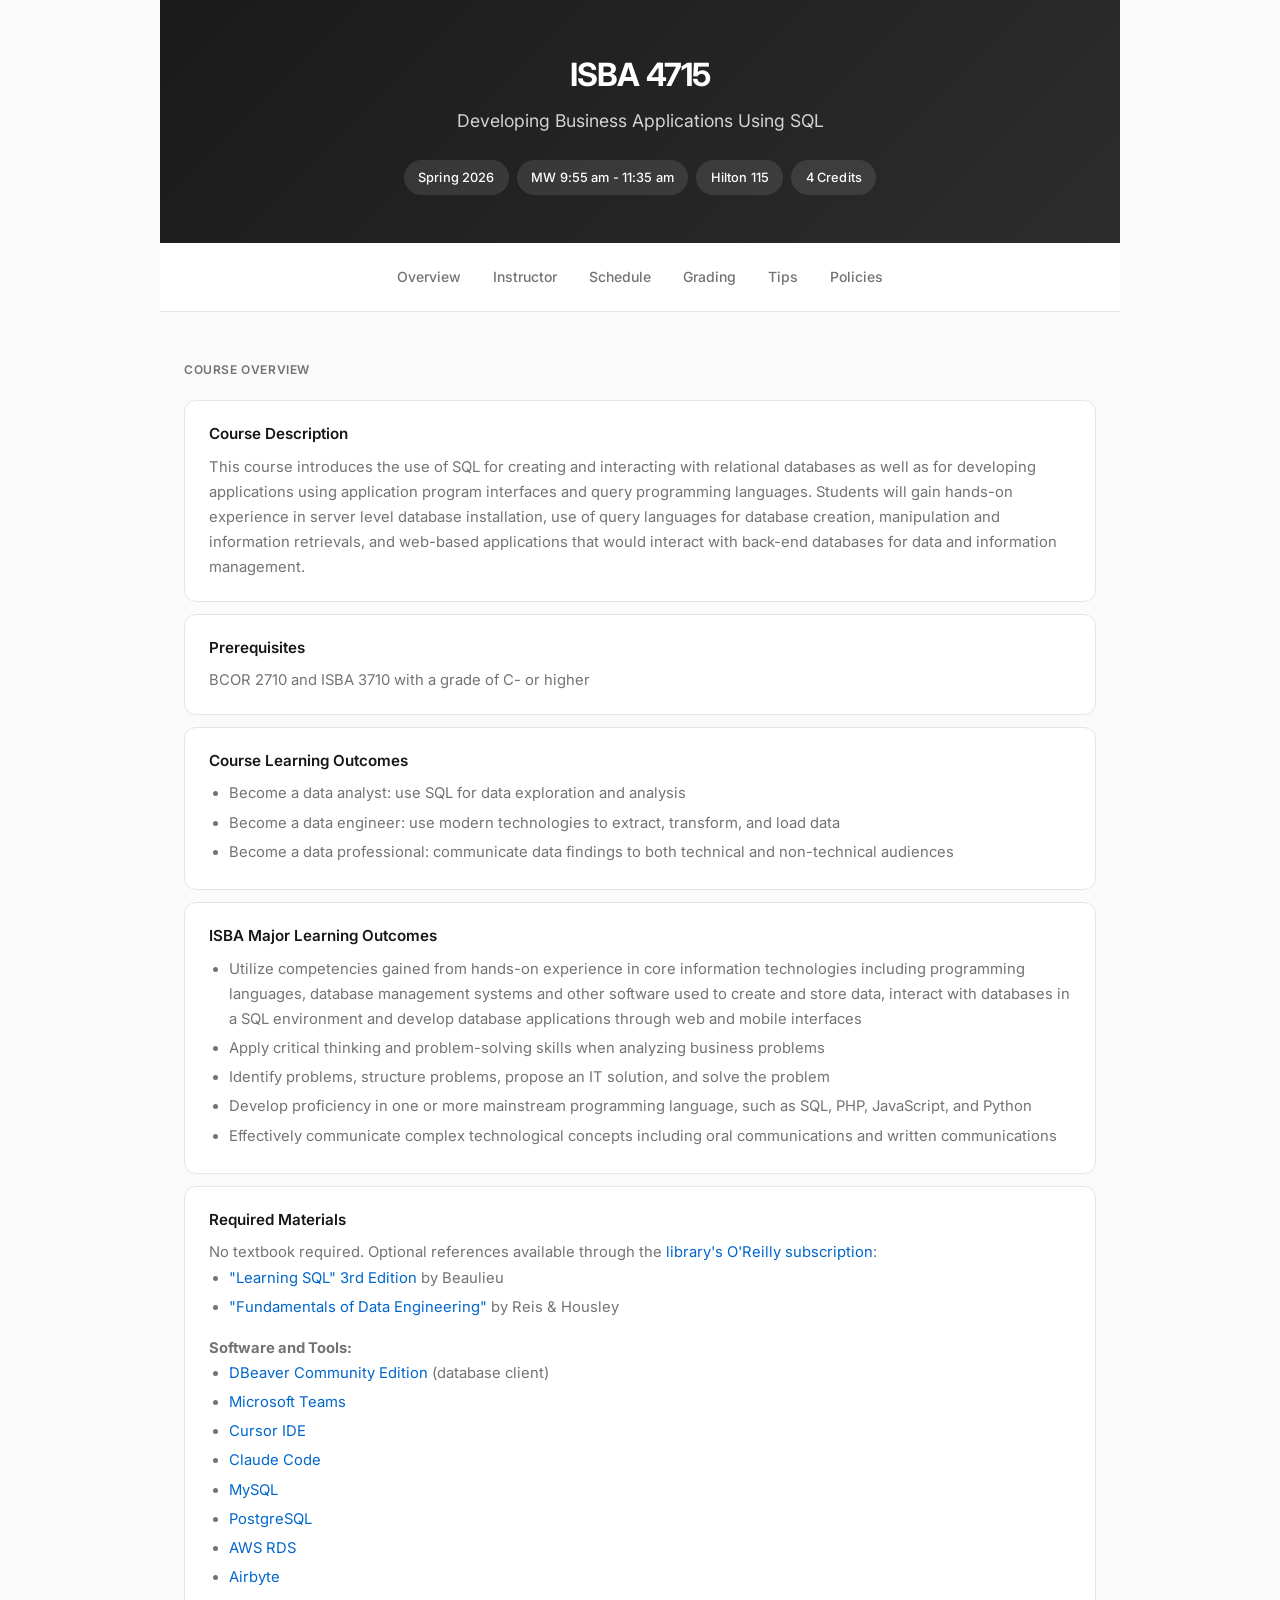
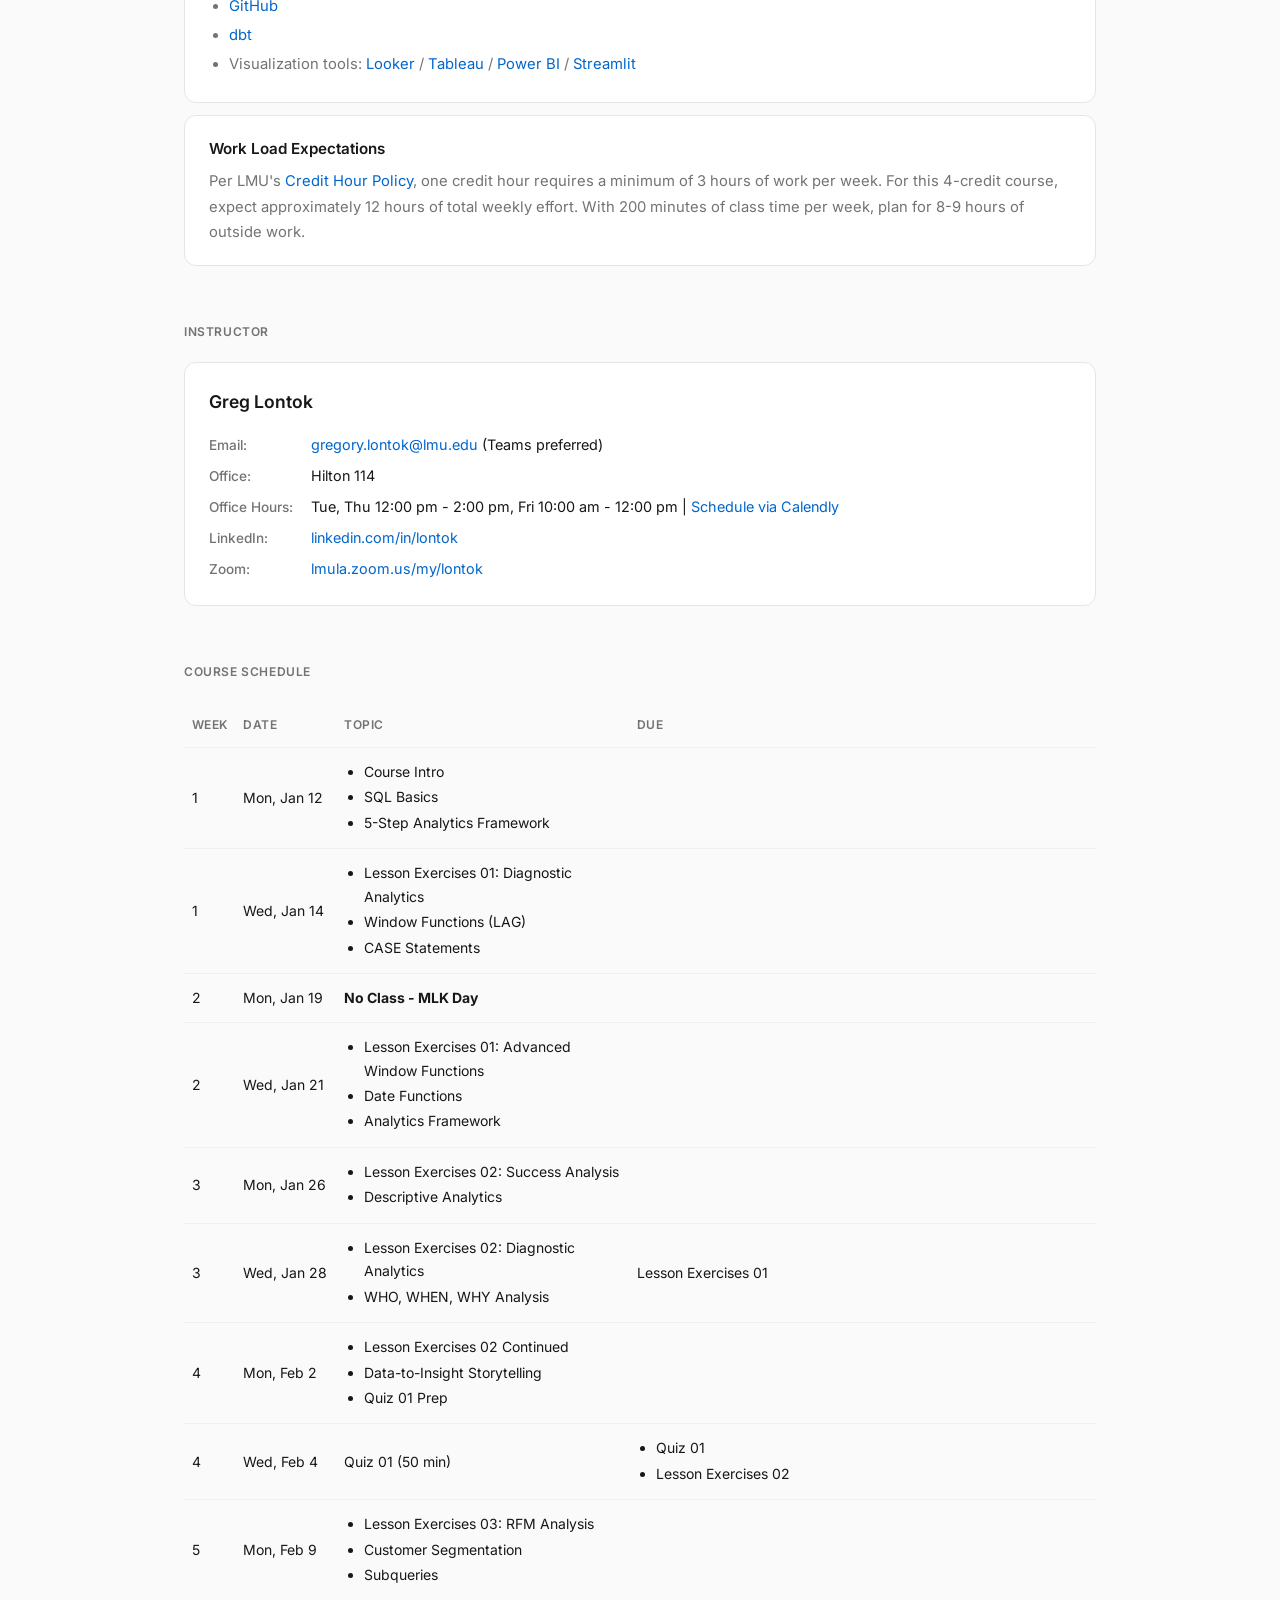
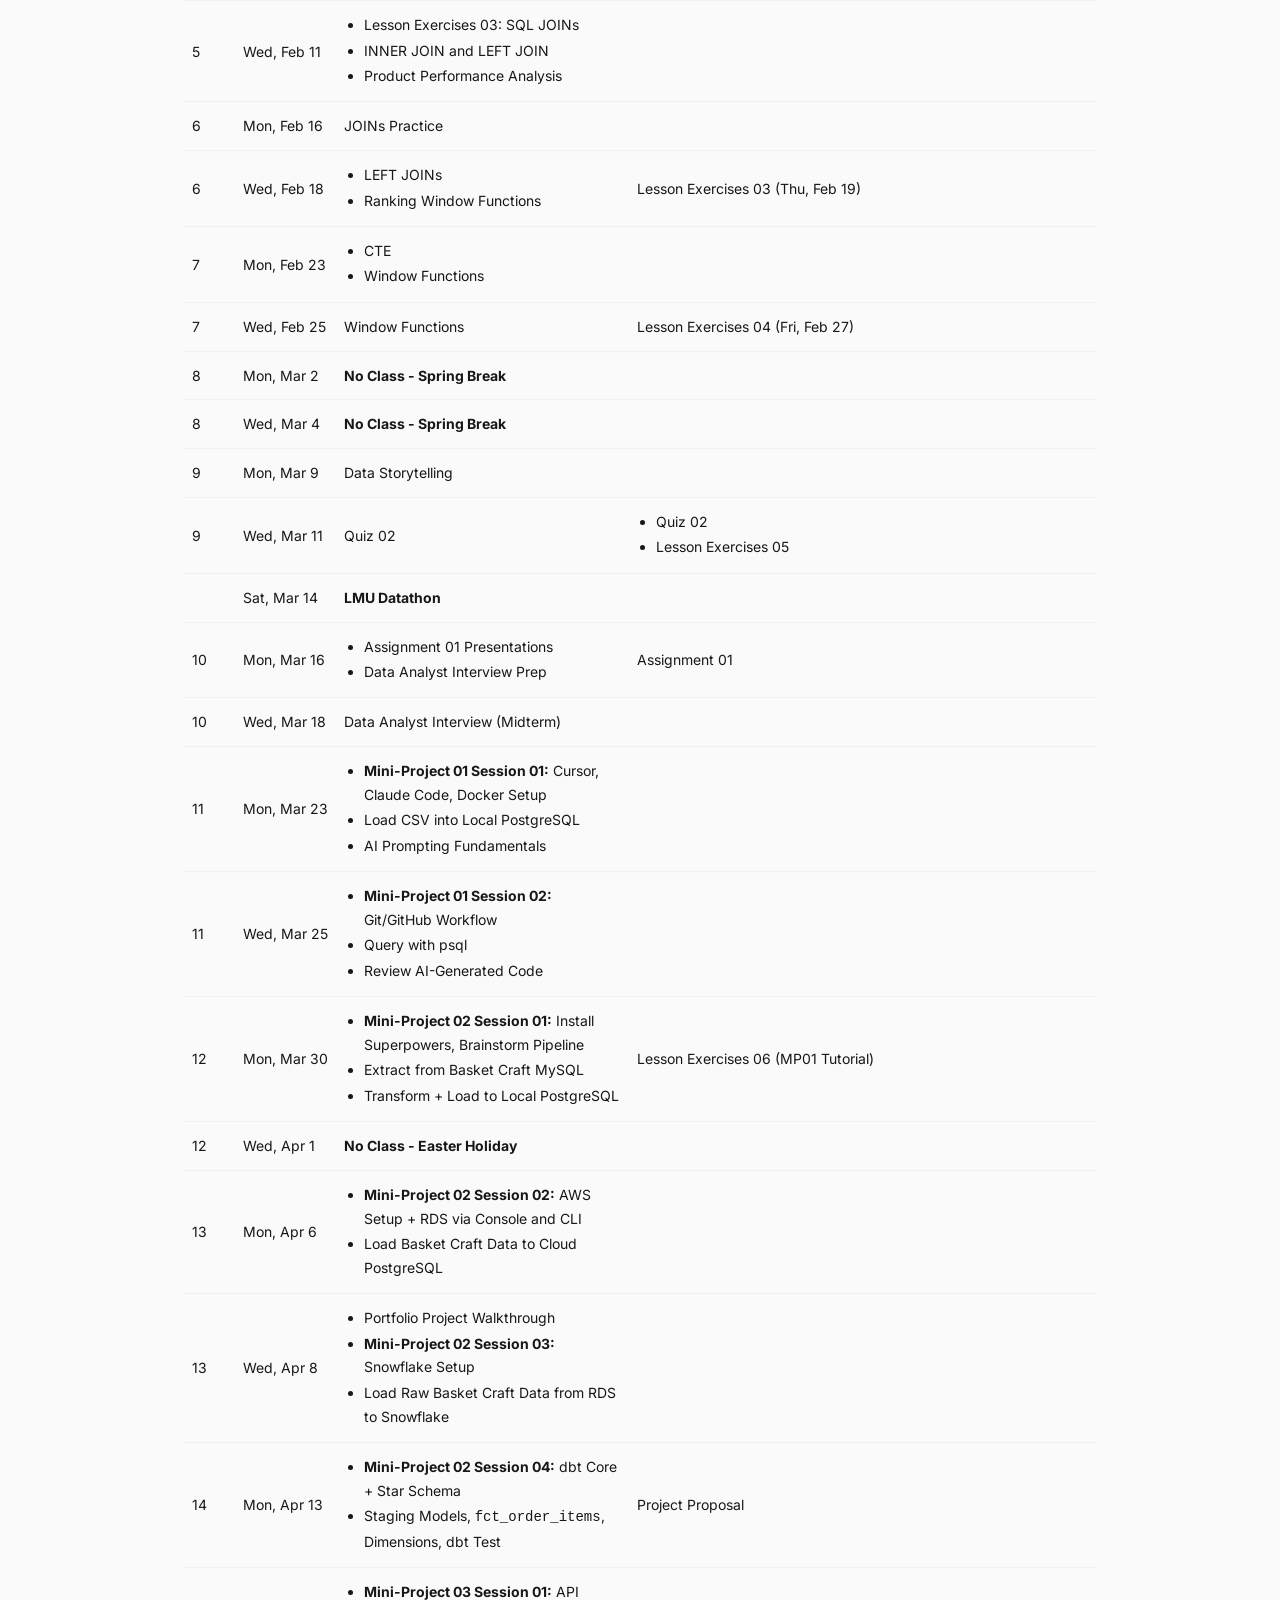
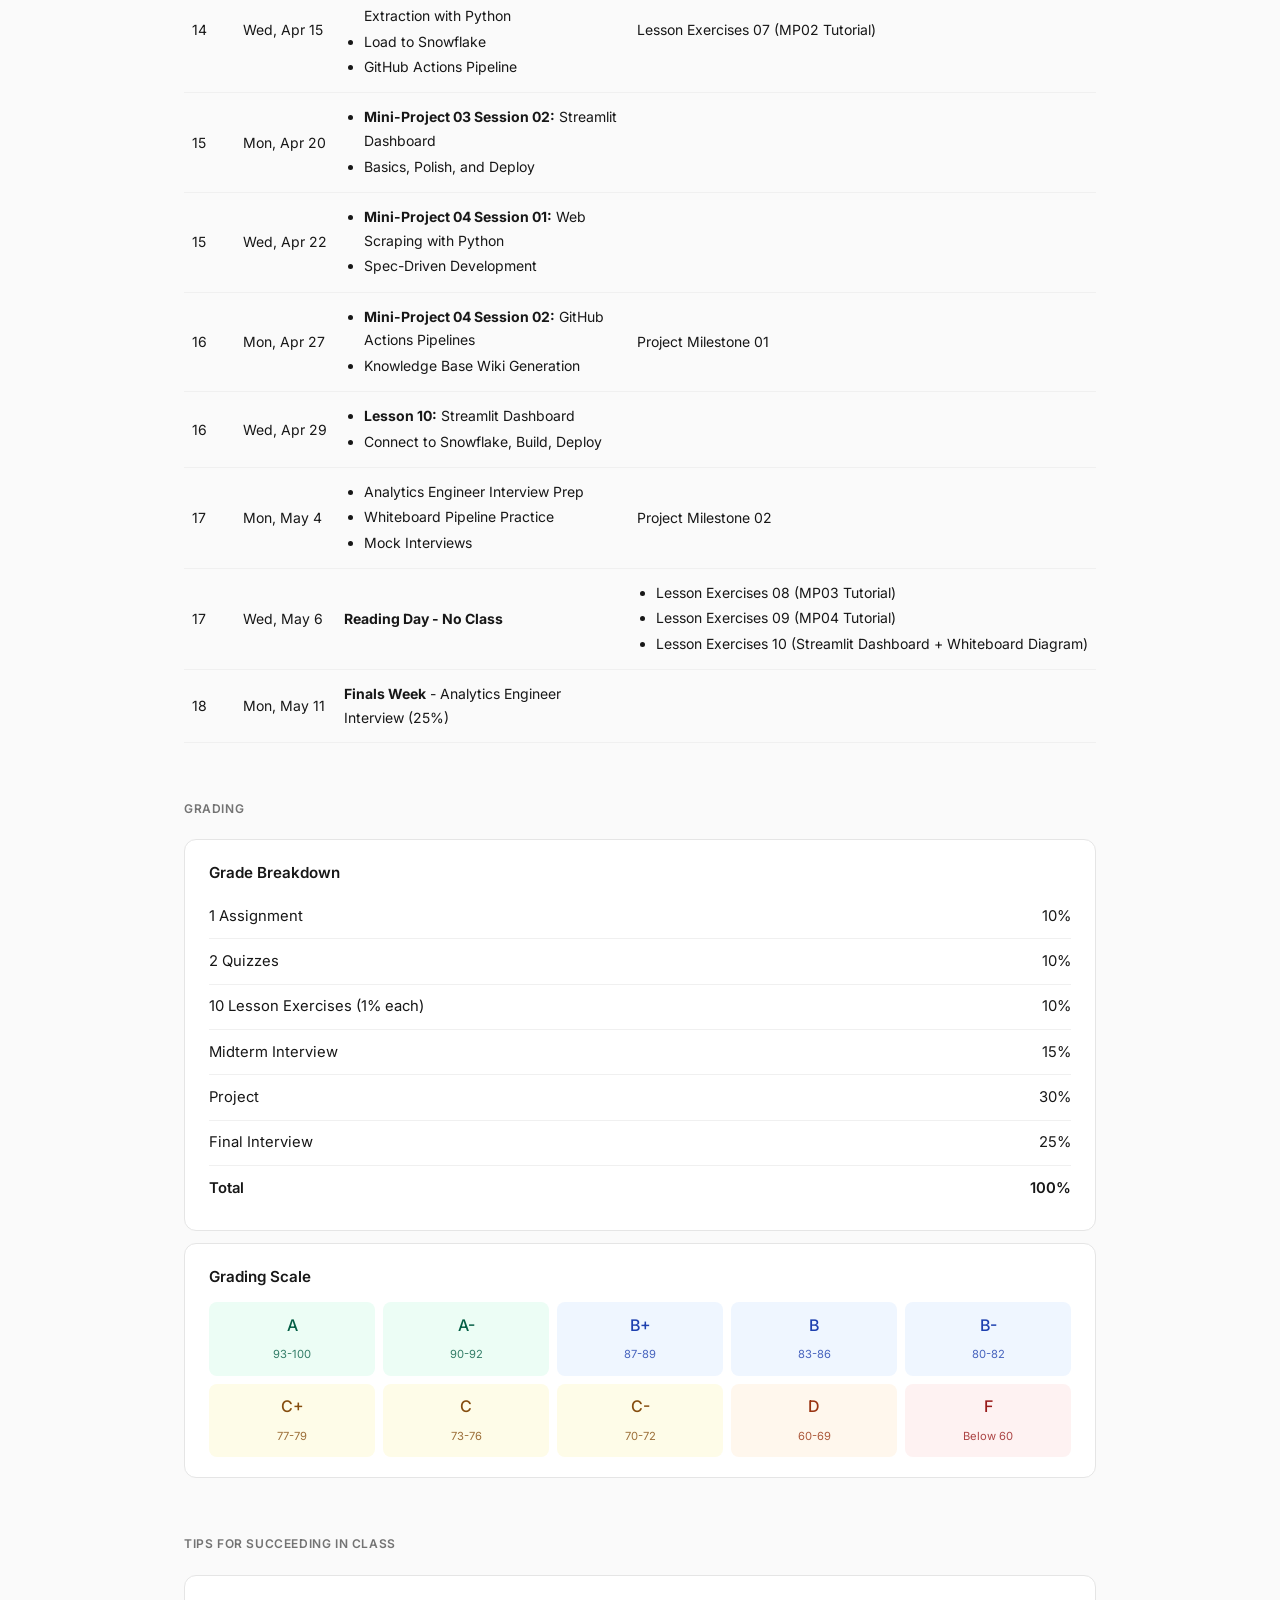
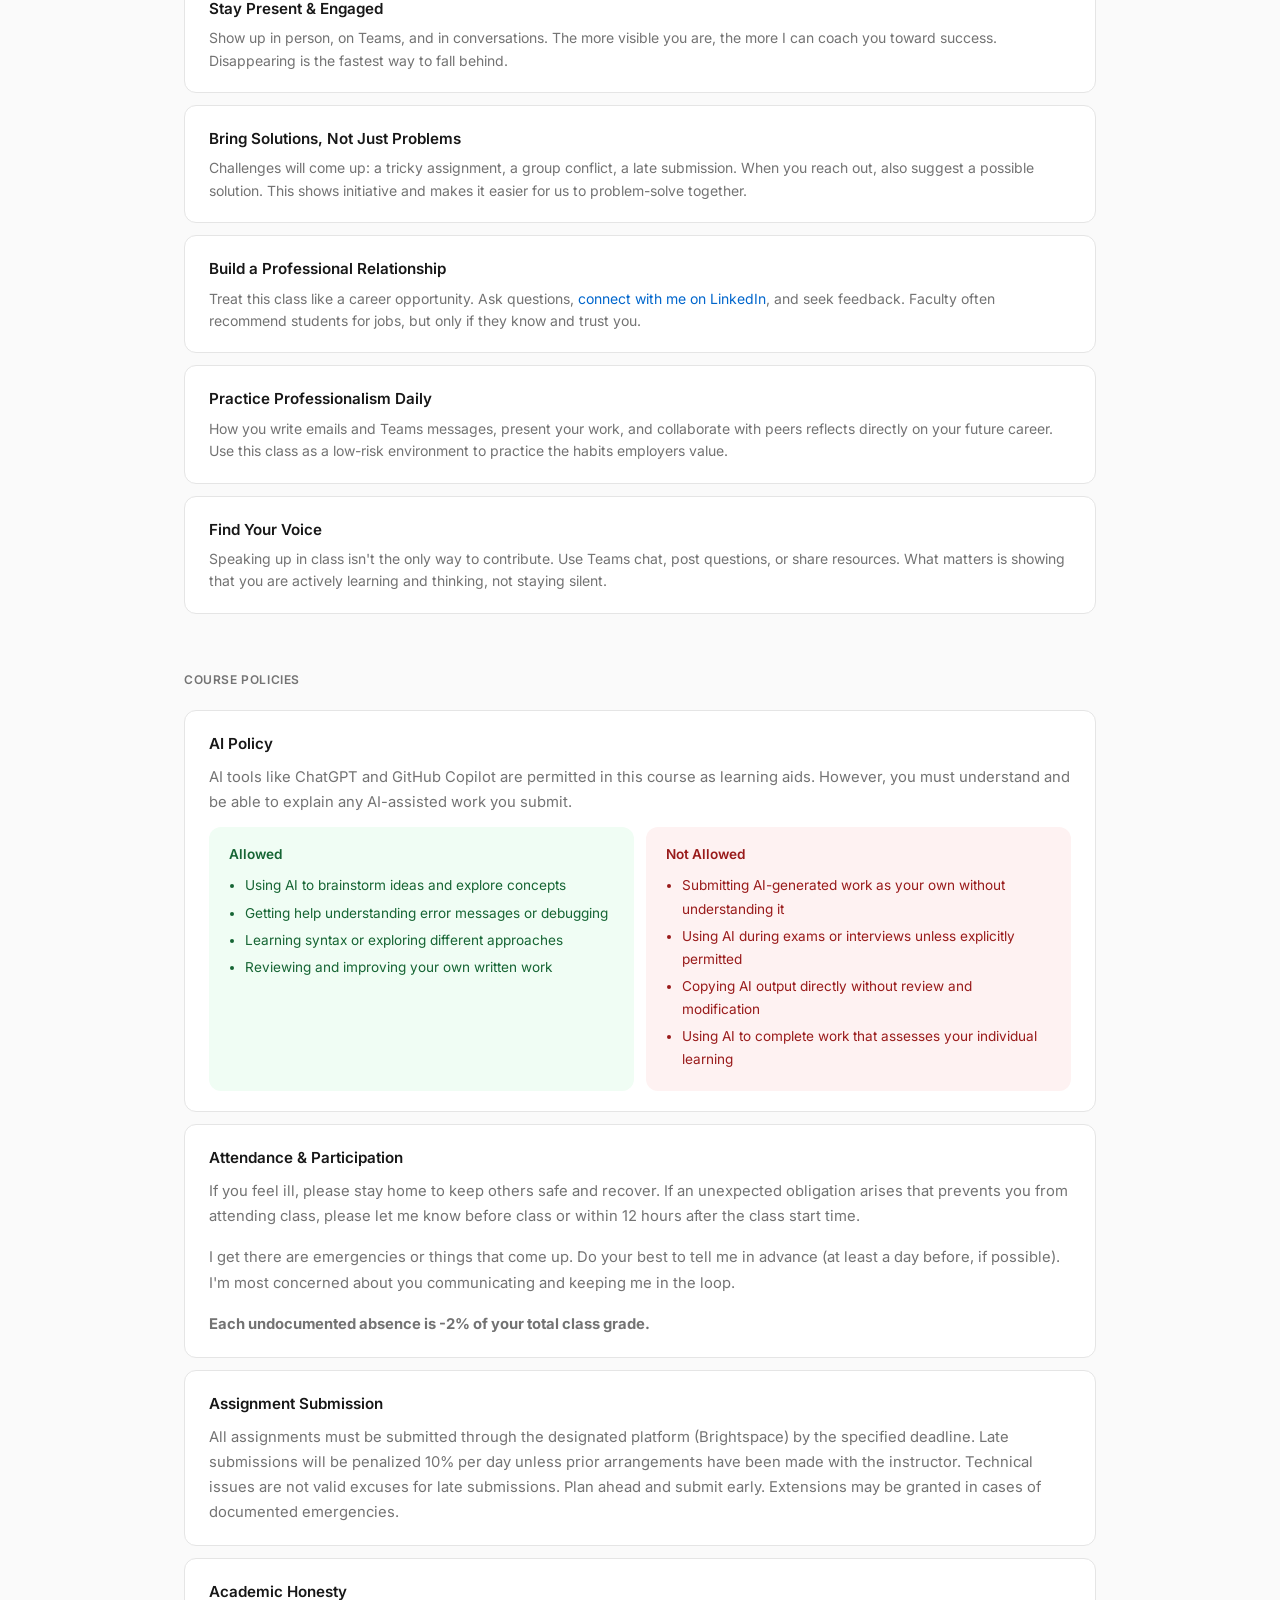
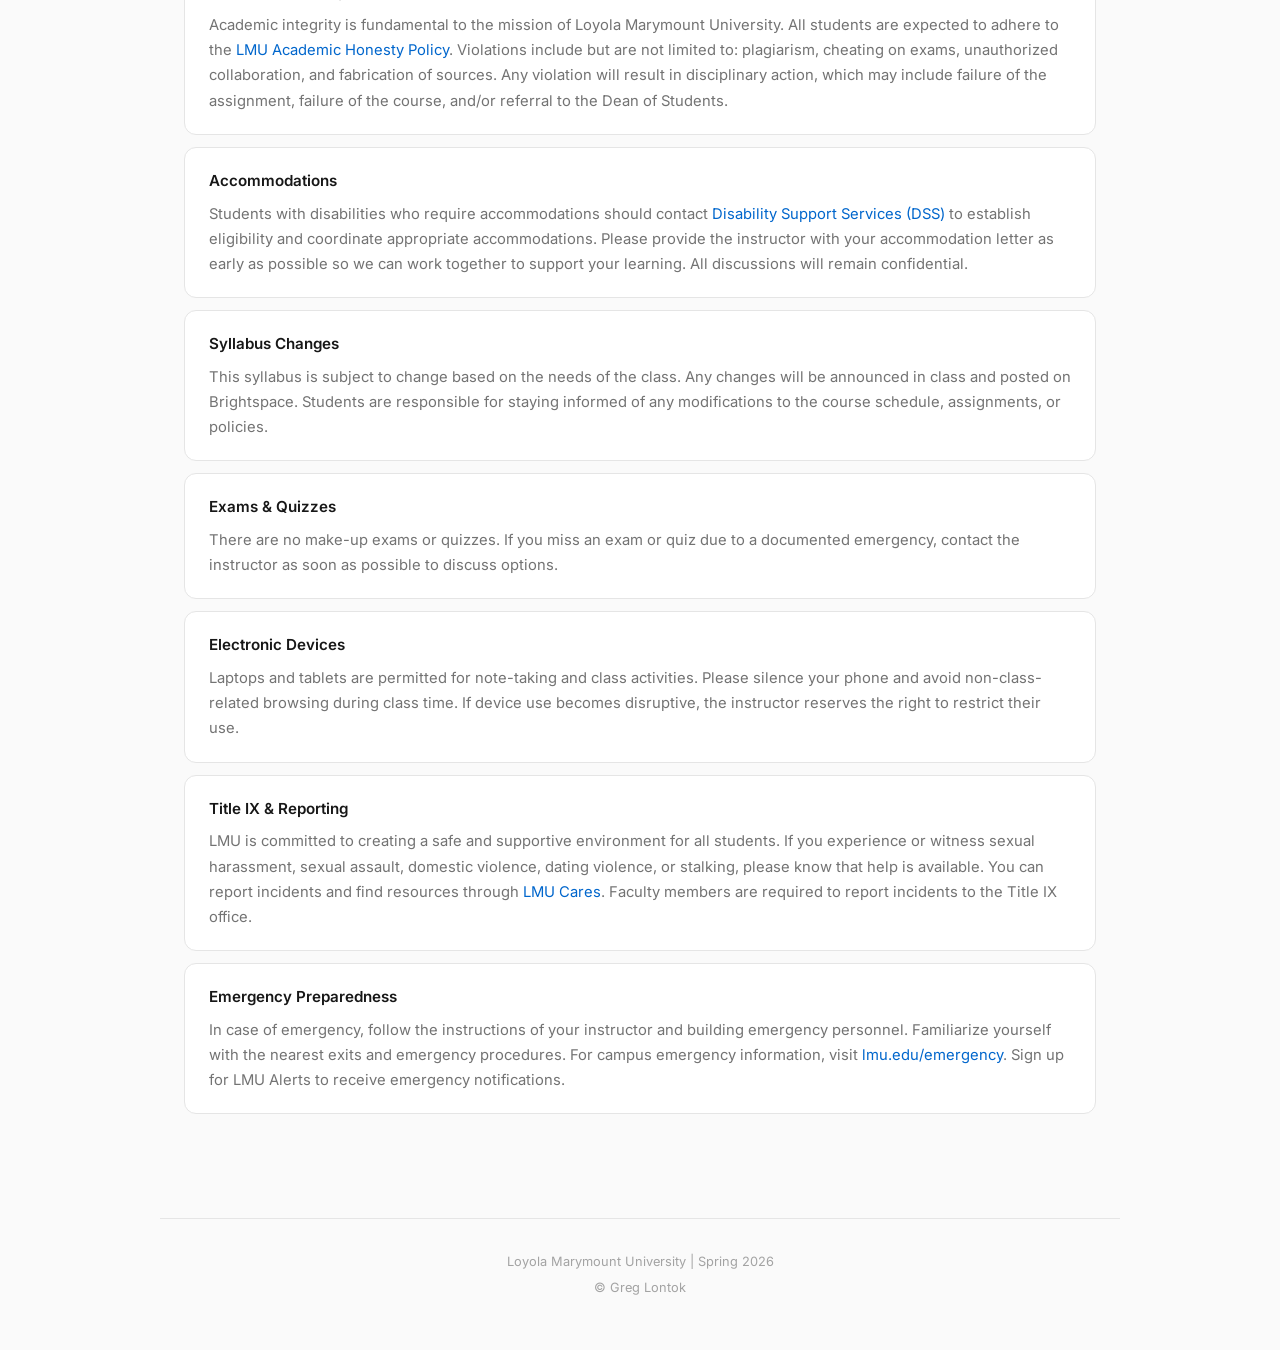
==== commit 9290dadf: "docs(syllabus): rename 'Group Assignment' to 'Assignment' in grade breakdown" ====
--- a/index.html
+++ b/index.html
@@ -837,7 +837,7 @@
                 <div class="card">
                     <h3 class="card-title">Grade Breakdown</h3>
                     <div class="grading-item">
-                        <span>1 Group Assignment</span>
+                        <span>1 Assignment</span>
                         <span>10%</span>
                     </div>
                     <div class="grading-item">
